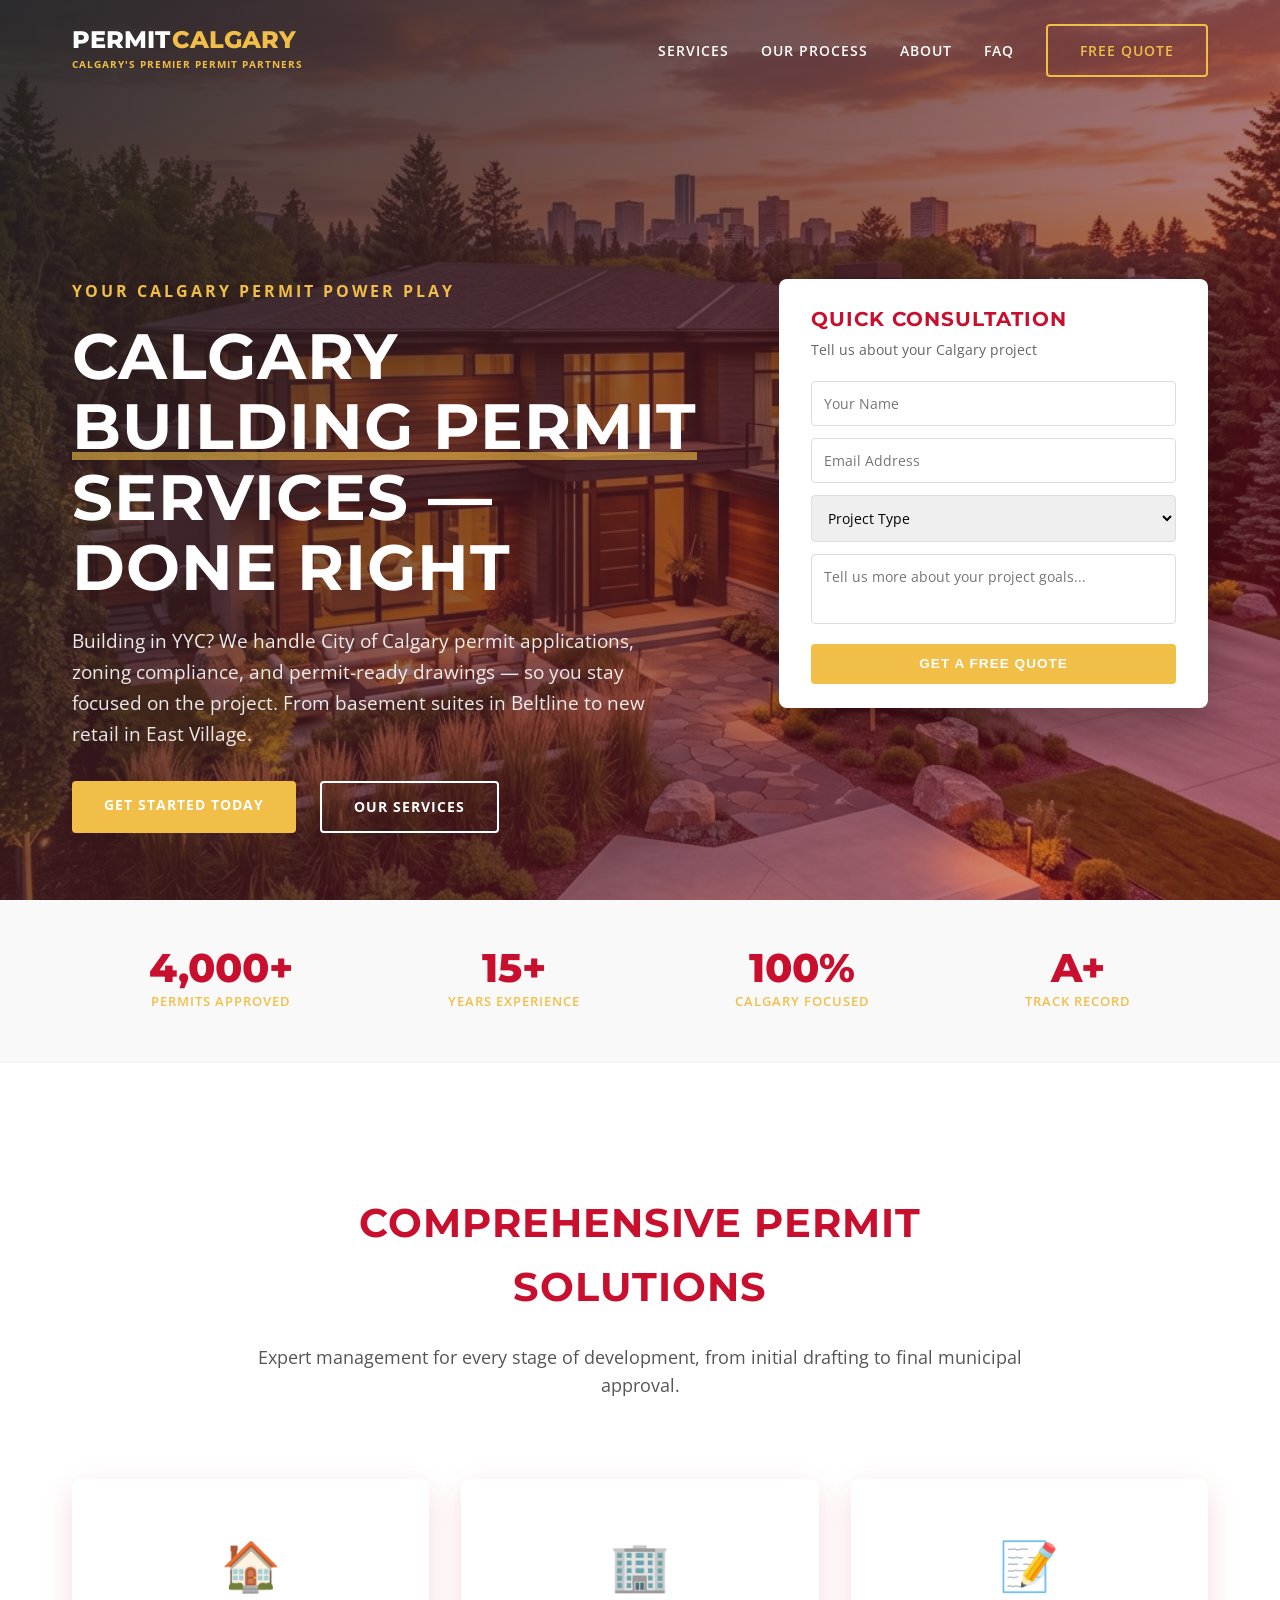
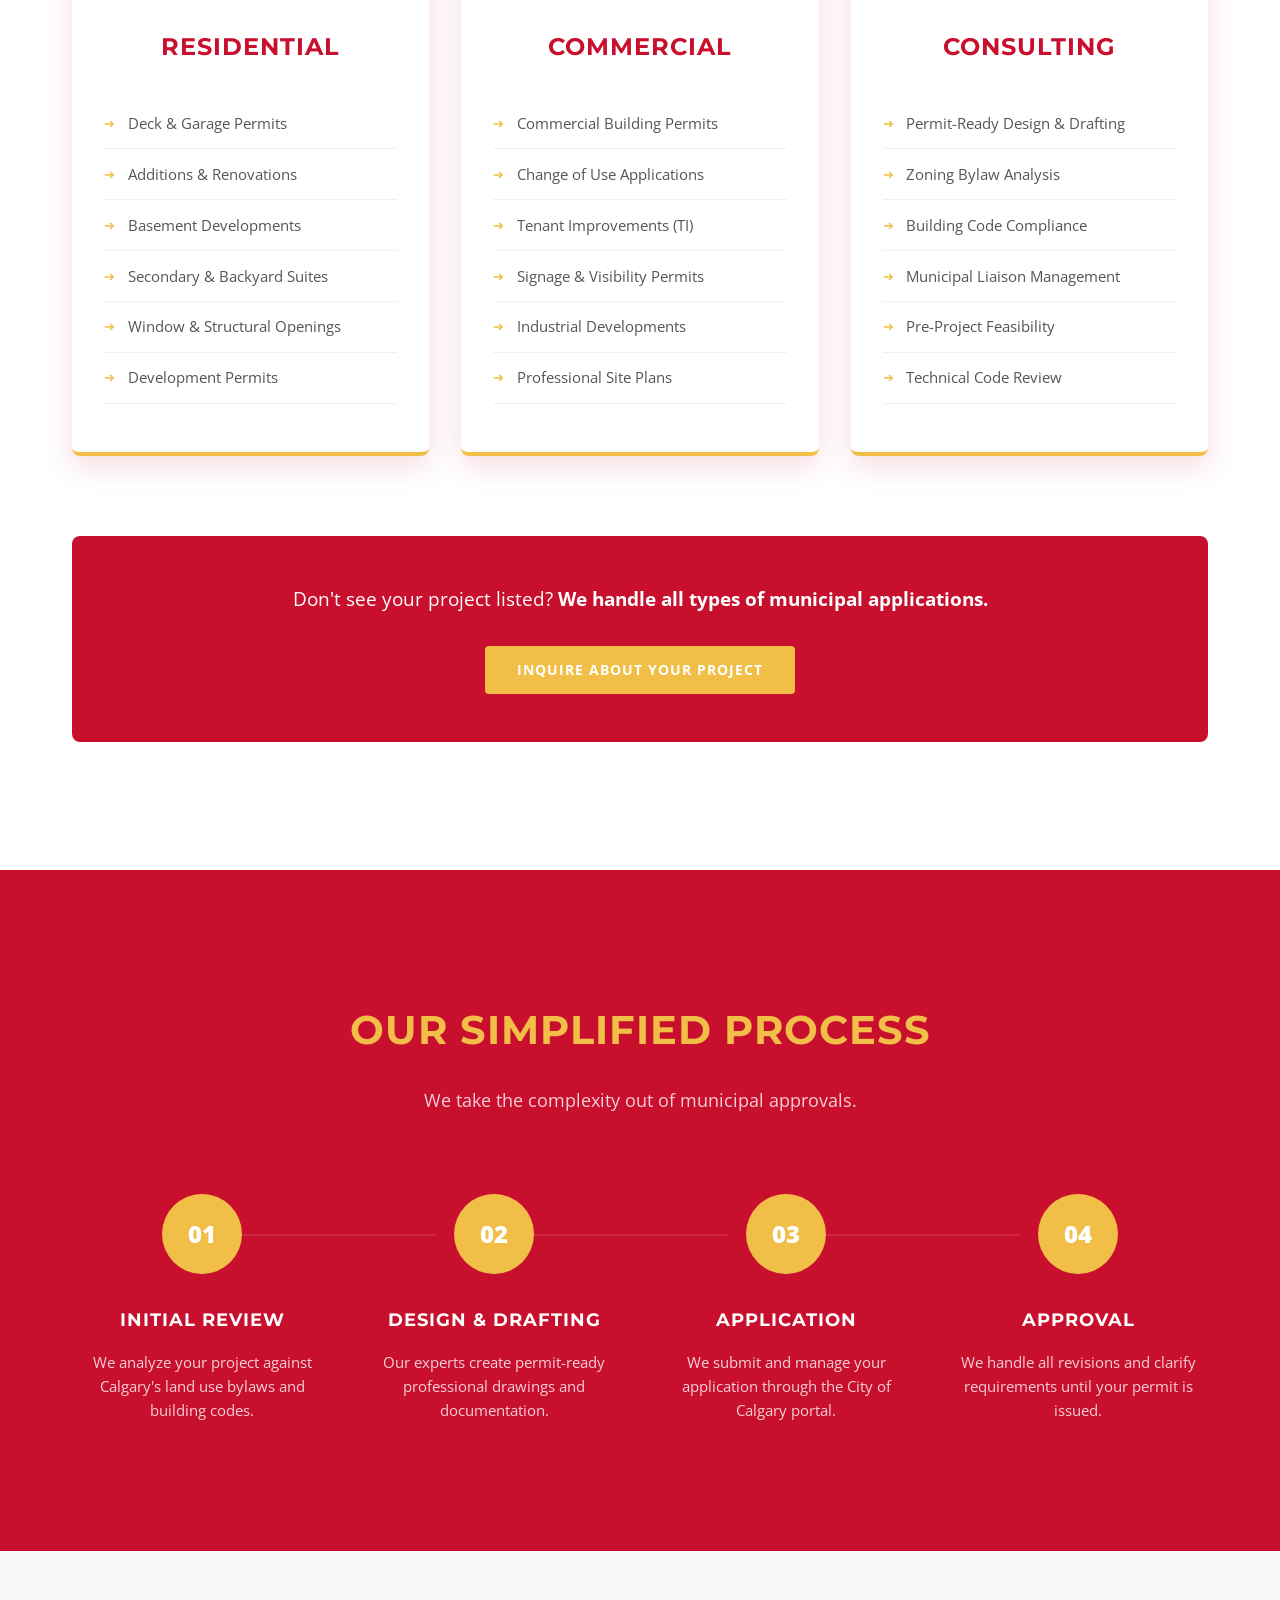
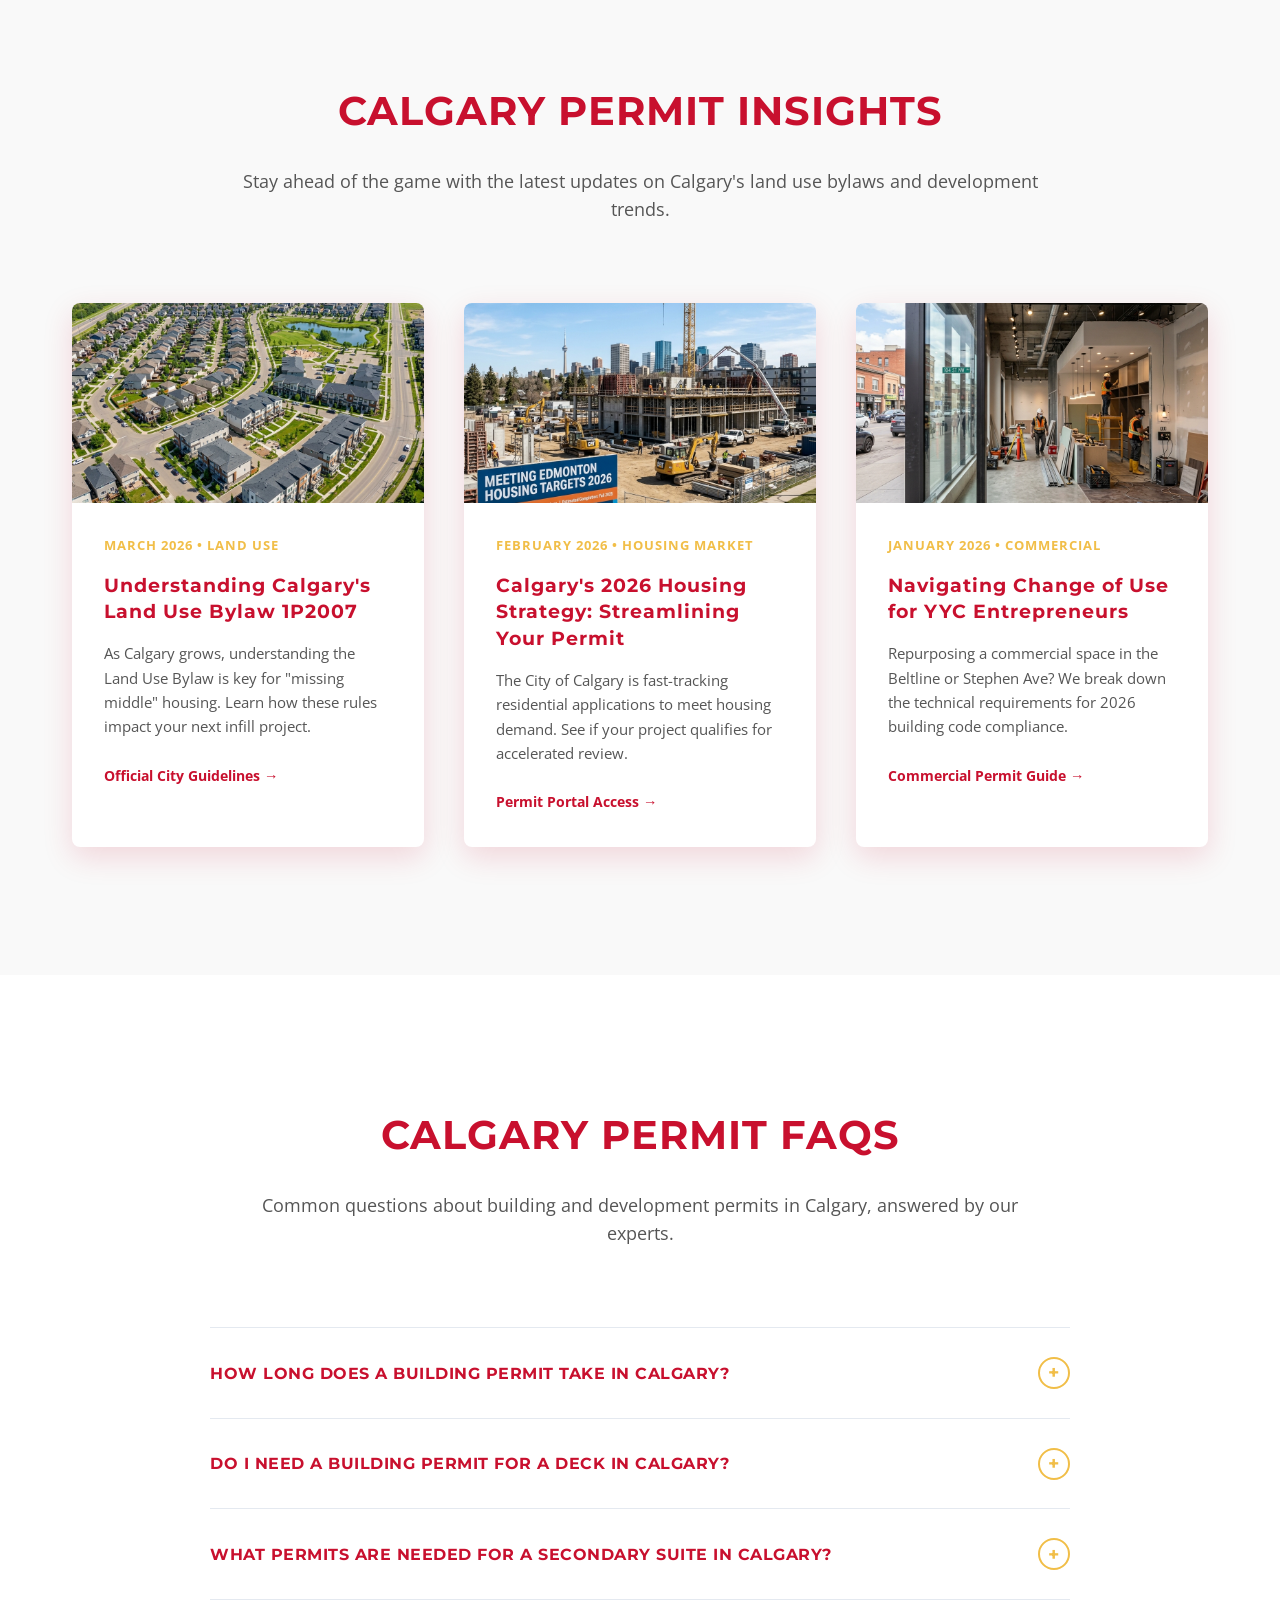
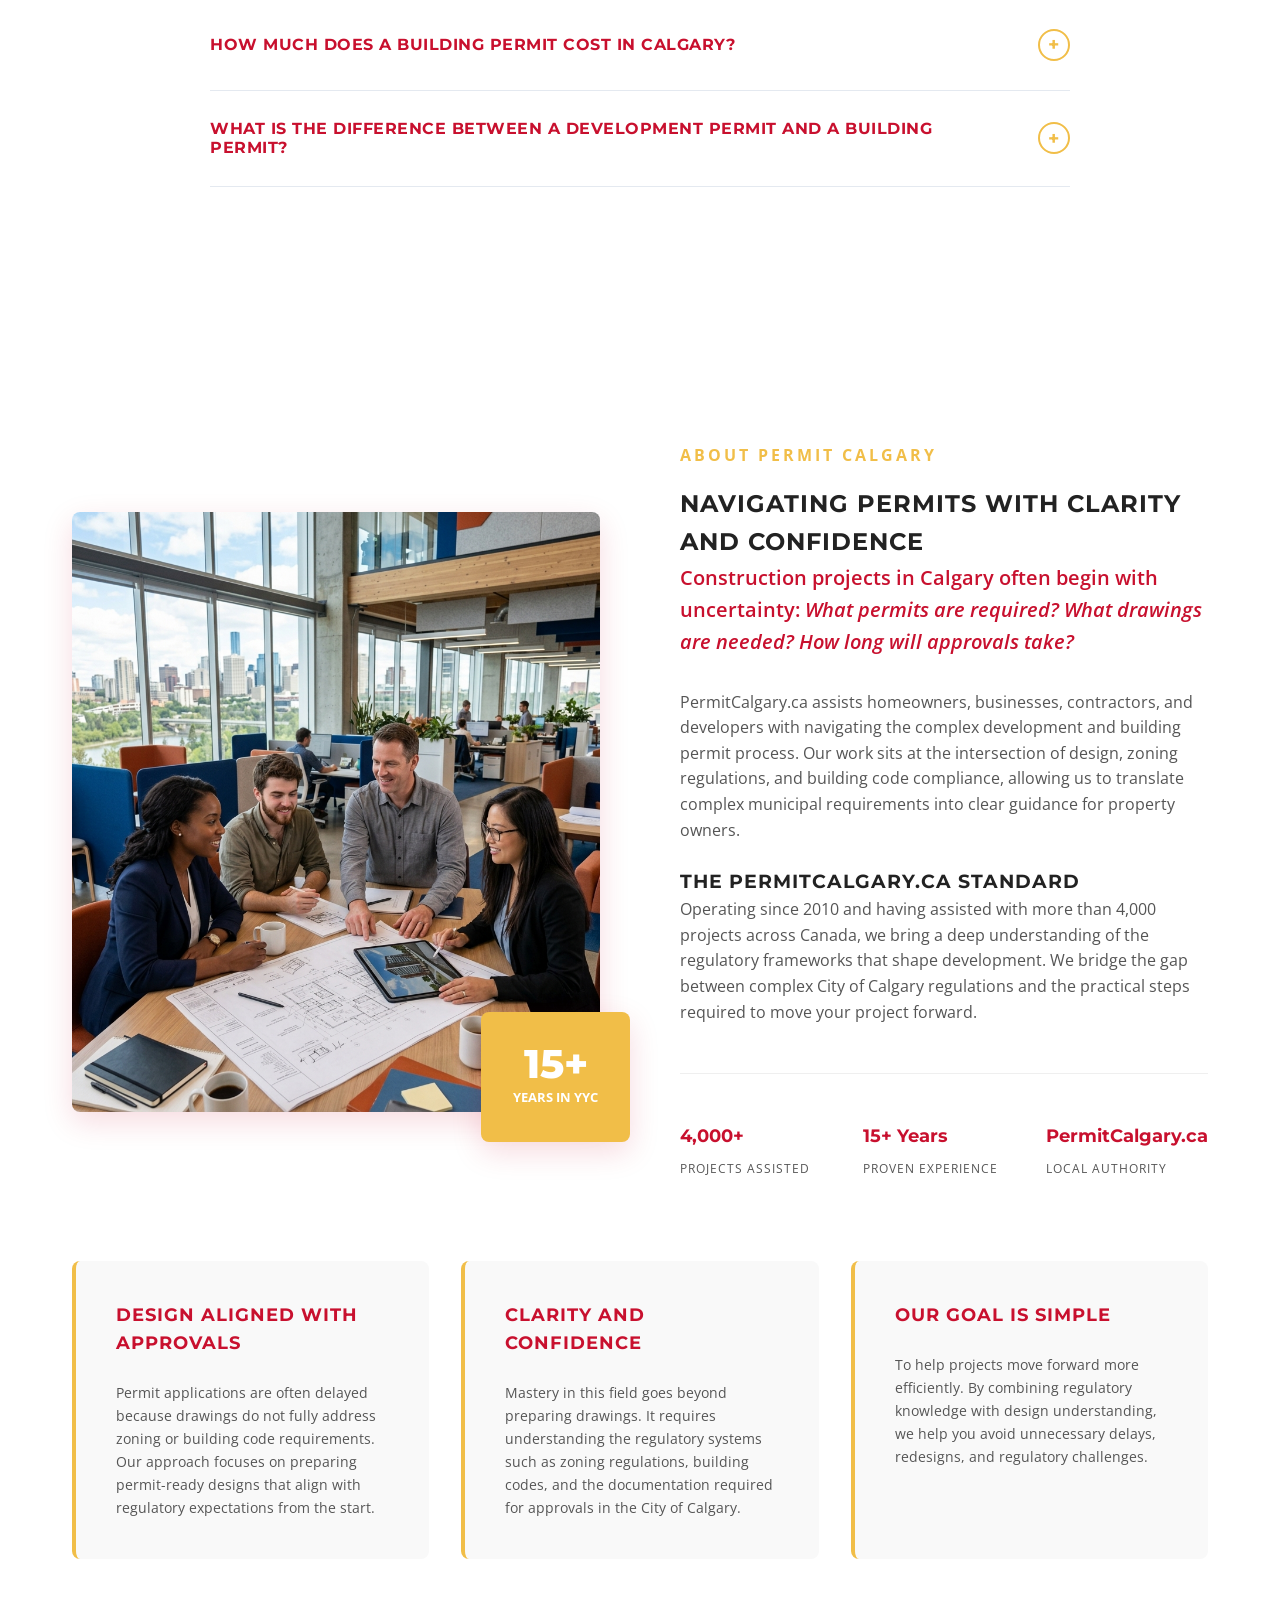
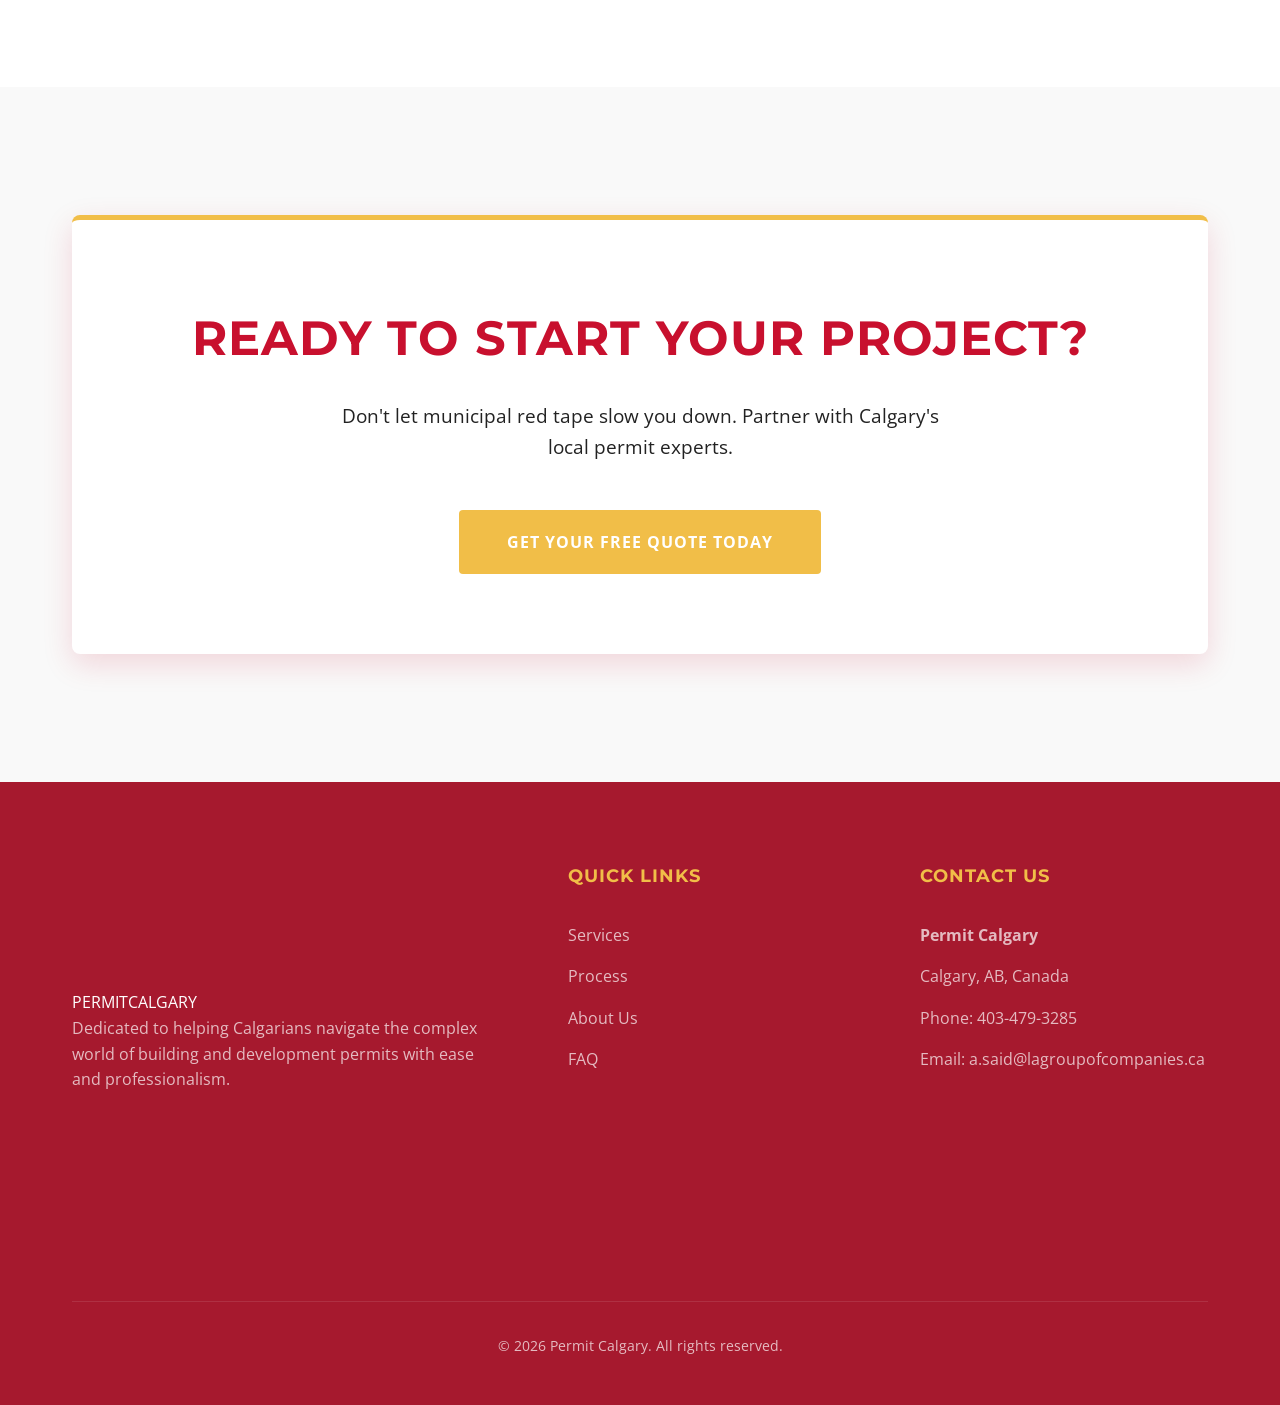
==== index.html @ 89dfe686 "Reinstate power play branding" ====
<!DOCTYPE html>
<html lang="en">
<head>
    <meta charset="UTF-8">
    <meta name="viewport" content="width=device-width, initial-scale=1.0">
    <title>Building Permit Calgary | Expert Permit Services — PermitCalgary.ca</title>
    <meta name="description" content="Calgary's trusted building permit consultants. Residential decks, secondary suites, commercial TIs & more. We handle drawings, zoning & City submission. Get a free quote today.">
    <meta name="keywords" content="building permit Calgary, development permit Calgary, permit consultant Calgary, secondary suite permit Calgary, deck permit Calgary, commercial building permit Calgary, permit Calgary">
    <meta name="robots" content="index, follow">
    <meta name="author" content="Permit Calgary">
    <link rel="canonical" href="https://permitcalgary.ca/">
    <!-- Open Graph -->
    <meta property="og:title" content="Building Permit Calgary | Expert Permit Services">
    <meta property="og:description" content="Calgary's trusted building permit consultants. We handle drawings, zoning & City submission. Free quote.">
    <meta property="og:type" content="website">
    <meta property="og:url" content="https://permitcalgary.ca/">
    <meta property="og:locale" content="en_CA">
    <!-- Twitter Card -->
    <meta name="twitter:card" content="summary">
    <meta name="twitter:title" content="Building Permit Calgary | PermitCalgary.ca">
    <meta name="twitter:description" content="Expert building & development permit services. Calgary AB. Free quote.">
    <link rel="preconnect" href="https://fonts.googleapis.com">
    <link rel="preconnect" href="https://fonts.gstatic.com" crossorigin>
    <link href="https://fonts.googleapis.com/css2?family=Montserrat:wght@400;600;700;800&family=Open+Sans:wght@400;600&display=swap" rel="stylesheet">
    <link rel="stylesheet" href="style.css">
    <!-- JSON-LD Structured Data -->
    <script type="application/ld+json">
    {
      "@context": "https://schema.org",
      "@graph": [
        {
          "@type": "LocalBusiness",
          "@id": "https://permitcalgary.ca/#business",
          "name": "Permit Calgary",
          "url": "https://permitcalgary.ca",
          "description": "Professional building and development permit services in Calgary, AB. Residential decks, secondary suites, commercial tenant improvements, and zoning consulting.",
          "telephone": "+14034793285",
          "email": "a.said@lagroupofcompanies.ca",
          "address": {
            "@type": "PostalAddress",
            "addressLocality": "Calgary",
            "addressRegion": "AB",
            "addressCountry": "CA"
          },
          "areaServed": {
            "@type": "City",
            "name": "Calgary"
          },
          "priceRange": "$$",
          "openingHours": "Mo-Fr 08:00-17:00",
          "sameAs": []
        },
        {
          "@type": "Service",
          "name": "Residential Building Permit Services Calgary",
          "provider": { "@id": "https://permitcalgary.ca/#business" },
          "areaServed": "Calgary, AB",
          "description": "Deck permits, secondary suite permits, basement development, garage suite permits, additions and renovations.",
          "serviceType": "Building Permit Consulting"
        },
        {
          "@type": "Service",
          "name": "Commercial Building Permit Services Calgary",
          "provider": { "@id": "https://permitcalgary.ca/#business" },
          "areaServed": "Calgary, AB",
          "description": "Tenant improvements, change of use permits, commercial site plans, signage permits, and industrial development.",
          "serviceType": "Building Permit Consulting"
        },
        {
          "@type": "FAQPage",
          "mainEntity": [
            {
              "@type": "Question",
              "name": "How long does a building permit take in Calgary?",
              "acceptedAnswer": {
                "@type": "Answer",
                "text": "Standard residential building permits in Calgary typically take 3 to 8 weeks from submission. Commercial and complex projects may take longer. We actively manage your file to minimize delays and respond to all city revisions promptly."
              }
            },
            {
              "@type": "Question",
              "name": "Do I need a permit to build a deck in Calgary?",
              "acceptedAnswer": {
                "@type": "Answer",
                "text": "Yes. In Calgary, a building permit is required for most decks, especially those over 0.6m (2 feet) above grade. We handle your deck permit application from drawings to City approval."
              }
            },
            {
              "@type": "Question",
              "name": "What are the requirements for a secondary suite permit in Calgary?",
              "acceptedAnswer": {
                "@type": "Answer",
                "text": "Secondary suites in Calgary must comply with the Land Use Bylaw 1P2007 and the Alberta Building Code. Requirements include a separate egress, fire separation, minimum ceiling heights, and appropriate kitchen and bathroom facilities. We handle the full permit application process."
              }
            },
            {
              "@type": "Question",
              "name": "How much does it cost to get a building permit in Calgary?",
              "acceptedAnswer": {
                "@type": "Answer",
                "text": "City of Calgary permit fees are based on project value. For example, residential fees start around $150 for minor projects and scale upward. Our consulting fees depend on project scope. Contact us for a free quote specific to your project."
              }
            },
            {
              "@type": "Question",
              "name": "Can you help with development permits in Calgary?",
              "acceptedAnswer": {
                "@type": "Answer",
                "text": "Yes. We assist with both development permits and building permits in Calgary. Development permits deal with land use and zoning compliance, while building permits address construction and safety codes. Many projects require both, and we manage the entire process."
              }
            }
          ]
        }
      ]
    }
    </script>
</head>
<body>
    <header class="header">
        <div class="container">
            <div class="logo">
                <a href="/" class="logo-link">
                    <div class="logo-main">PERMIT<span class="accent">CALGARY</span></div>
                    <div class="logo-tagline">Calgary's Premier Permit Partners</div>
                </a>
            </div>
            <nav class="nav">
                <ul>
                    <li><a href="#services">Services</a></li>
                    <li><a href="#process">Our Process</a></li>
                    <li><a href="#about">About</a></li>
                    <li><a href="#faq">FAQ</a></li>
                    <li><a href="contact.html" class="btn btn-outline">Free Quote</a></li>
                </ul>
            </nav>
            <button class="mobile-toggle" aria-label="Toggle Menu">
                <span></span>
                <span></span>
                <span></span>
            </button>
        </div>
    </header>

    <main>
        <section id="contact" class="hero">
            <div class="hero-overlay"></div>
            <div class="container hero-content">
                <div class="hero-text">
                    <span class="hero-subtitle">Your Calgary Permit Power Play</span>
                    <h1>Calgary <span class="accent-line">Building Permit</span> Services — Done Right</h1>
                    <p>Building in YYC? We handle City of Calgary permit applications, zoning compliance, and permit-ready drawings — so you stay focused on the project. From basement suites in Beltline to new retail in East Village.</p>
                    <div class="hero-actions">
                        <a href="#contact" class="btn btn-gold">Get Started Today</a>
                        <a href="#services" class="btn btn-white-outline">Our Services</a>
                    </div>
                </div>
                <div class="hero-form-container">
                    <div class="form-card">
                        <h3>Quick Consultation</h3>
                        <p>Tell us about your Calgary project</p>
                        <form
                            action="https://api.web3forms.com/submit"
                            method="POST"
                            target="_blank"
                        >
                            <input type="hidden" name="access_key" value="a9fc6f94-746c-4f35-a3da-4ad7f8e27519">
                            <input type="hidden" name="subject"    value="New Inquiry — PermitCalgary.ca">
                            <input type="text"  name="name"  placeholder="Your Name"     required>
                            <input type="email" name="email" placeholder="Email Address" required>
                            <select name="project_type" required>
                                <option value="" disabled selected>Project Type</option>
                                <option value="deck">Deck / Garage / Backyard Suite</option>
                                <option value="addition">Addition / Major Renovation</option>
                                <option value="basement">Basement / Secondary Suite</option>
                                <option value="commercial">Commercial / Change of Use</option>
                                <option value="consulting">Zoning &amp; Code Consulting</option>
                                <option value="other">Other</option>
                            </select>
                            <textarea name="message" placeholder="Tell us more about your project goals..."></textarea>
                            <button type="submit" class="btn btn-gold full-width">Get a Free Quote</button>
                        </form>
                    </div>
                </div>
            </div>
        </section>

        <section class="trust-bar">
            <div class="container">
                <div class="trust-stat">
                    <span class="stat-number">4,000+</span>
                    <span class="stat-label">Permits Approved</span>
                </div>
                <div class="trust-stat">
                    <span class="stat-number">15+</span>
                    <span class="stat-label">Years Experience</span>
                </div>
                <div class="trust-stat">
                    <span class="stat-number">100%</span>
                    <span class="stat-label">Calgary Focused</span>
                </div>
                <div class="trust-stat">
                    <span class="stat-number">A+</span>
                    <span class="stat-label">Track Record</span>
                </div>
            </div>
        </section>

        <section id="services" class="services">
            <div class="container">
                <div class="section-header">
                    <h2>Comprehensive Permit Solutions</h2>
                    <p>Expert management for every stage of development, from initial drafting to final municipal approval.</p>
                </div>
                <div class="services-grid-triple">
                    <!-- Residential Column -->
                    <div class="service-col">
                        <div class="service-icon-box">🏠</div>
                        <h3>Residential</h3>
                        <ul>
                            <li>Deck & Garage Permits</li>
                            <li>Additions & Renovations</li>
                            <li>Basement Developments</li>
                            <li>Secondary & Backyard Suites</li>
                            <li>Window & Structural Openings</li>
                            <li>Development Permits</li>
                        </ul>
                    </div>
                    <!-- Commercial Column -->
                    <div class="service-col">
                        <div class="service-icon-box">🏢</div>
                        <h3>Commercial</h3>
                        <ul>
                            <li>Commercial Building Permits</li>
                            <li>Change of Use Applications</li>
                            <li>Tenant Improvements (TI)</li>
                            <li>Signage & Visibility Permits</li>
                            <li>Industrial Developments</li>
                            <li>Professional Site Plans</li>
                        </ul>
                    </div>
                    <!-- Consulting Column -->
                    <div class="service-col">
                        <div class="service-icon-box">📝</div>
                        <h3>Consulting</h3>
                        <ul>
                            <li>Permit-Ready Design & Drafting</li>
                            <li>Zoning Bylaw Analysis</li>
                            <li>Building Code Compliance</li>
                            <li>Municipal Liaison Management</li>
                            <li>Pre-Project Feasibility</li>
                            <li>Technical Code Review</li>
                        </ul>
                    </div>
                </div>
                <div class="services-footer">
                    <p>Don't see your project listed? <strong>We handle all types of municipal applications.</strong></p>
                    <a href="#contact" class="btn btn-gold">Inquire About Your Project</a>
                </div>
            </div>
        </section>

        <section id="process" class="process">
            <div class="container">
                <div class="section-header white-text">
                    <h2>Our Simplified Process</h2>
                    <p>We take the complexity out of municipal approvals.</p>
                </div>
                <div class="process-steps">
                    <div class="step">
                        <div class="step-icon">01</div>
                        <h4>Initial Review</h4>
                        <p>We analyze your project against Calgary's land use bylaws and building codes.</p>
                    </div>
                    <div class="step">
                        <div class="step-icon">02</div>
                        <h4>Design & Drafting</h4>
                        <p>Our experts create permit-ready professional drawings and documentation.</p>
                    </div>
                    <div class="step">
                        <div class="step-icon">03</div>
                        <h4>Application</h4>
                        <p>We submit and manage your application through the City of Calgary portal.</p>
                    </div>
                    <div class="step">
                        <div class="step-icon">04</div>
                        <h4>Approval</h4>
                        <p>We handle all revisions and clarify requirements until your permit is issued.</p>
                    </div>
                </div>
            </div>
        </section>

        <section id="insights" class="insights">
            <div class="container">
                <div class="section-header">
                    <h2>Calgary Permit Insights</h2>
                    <p>Stay ahead of the game with the latest updates on Calgary's land use bylaws and development trends.</p>
                </div>
                <div class="insights-grid">
                    <!-- Blog 1 -->
                    <article class="blog-card">
                        <div class="blog-image" id="blog-img-zoning"></div>
                        <div class="blog-content">
                            <span class="blog-date">March 2026 • Land Use</span>
                            <h3>Understanding Calgary's Land Use Bylaw 1P2007</h3>
                            <p>As Calgary grows, understanding the Land Use Bylaw is key for "missing middle" housing. Learn how these rules impact your next infill project.</p>
                            <a href="https://www.calgary.ca/planning/land-use-bylaw.html" target="_blank" class="blog-link">Official City Guidelines &rarr;</a>
                        </div>
                    </article>
                    <!-- Blog 2 -->
                    <article class="blog-card">
                        <div class="blog-image" id="blog-img-housing"></div>
                        <div class="blog-content">
                            <span class="blog-date">February 2026 • Housing Market</span>
                            <h3>Calgary's 2026 Housing Strategy: Streamlining Your Permit</h3>
                            <p>The City of Calgary is fast-tracking residential applications to meet housing demand. See if your project qualifies for accelerated review.</p>
                            <a href="https://www.calgary.ca/pda/pd/permits/building-permits.html" target="_blank" class="blog-link">Permit Portal Access &rarr;</a>
                        </div>
                    </article>
                    <!-- Blog 3 -->
                    <article class="blog-card">
                        <div class="blog-image" id="blog-img-commercial"></div>
                        <div class="blog-content">
                            <span class="blog-date">January 2026 • Commercial</span>
                            <h3>Navigating Change of Use for YYC Entrepreneurs</h3>
                            <p>Repurposing a commercial space in the Beltline or Stephen Ave? We break down the technical requirements for 2026 building code compliance.</p>
                            <a href="https://www.calgary.ca/pda/pd/permits/commercial-permits.html" target="_blank" class="blog-link">Commercial Permit Guide &rarr;</a>
                        </div>
                    </article>
                </div>
            </div>
        </section>

        <!-- FAQ Section for Featured Snippets -->
        <section id="faq" class="faq">
            <div class="container">
                <div class="section-header">
                    <h2>Calgary Permit FAQs</h2>
                    <p>Common questions about building and development permits in Calgary, answered by our experts.</p>
                </div>
                <div class="faq-list">
                    <div class="faq-item">
                        <button class="faq-question" aria-expanded="false" id="faq-q1">
                            How long does a building permit take in Calgary?
                            <span class="faq-icon">+</span>
                        </button>
                        <div class="faq-answer" id="faq-a1" role="region" aria-labelledby="faq-q1">
                            <p>Standard residential building permits in Calgary typically take <strong>3 to 8 weeks</strong> from the date of a complete submission. Commercial and complex projects may take 8–16 weeks or more. We actively manage your file, respond to all city revisions, and keep you updated throughout the process.</p>
                        </div>
                    </div>
                    <div class="faq-item">
                        <button class="faq-question" aria-expanded="false" id="faq-q2">
                            Do I need a building permit for a deck in Calgary?
                            <span class="faq-icon">+</span>
                        </button>
                        <div class="faq-answer" id="faq-a2" role="region" aria-labelledby="faq-q2">
                            <p>Yes — in Calgary, a building permit is required for most decks, particularly those <strong>over 0.6m (2 feet) above grade</strong>. The permit ensures your deck meets the Alberta Building Code for structural safety. We handle everything from permit-ready drawings to City approval.</p>
                        </div>
                    </div>
                    <div class="faq-item">
                        <button class="faq-question" aria-expanded="false" id="faq-q3">
                            What permits are needed for a secondary suite in Calgary?
                            <span class="faq-icon">+</span>
                        </button>
                        <div class="faq-answer" id="faq-a3" role="region" aria-labelledby="faq-q3">
                            <p>Secondary suites in Calgary typically require both a <strong>development permit</strong> (land use) and a <strong>building permit</strong> (construction compliance). They must meet Calgary's Land Use Bylaw 1P2007 and the Alberta Building Code, including fire separation, egress windows, and minimum ceiling heights. We manage both applications from start to finish.</p>
                        </div>
                    </div>
                    <div class="faq-item">
                        <button class="faq-question" aria-expanded="false" id="faq-q4">
                            How much does a building permit cost in Calgary?
                            <span class="faq-icon">+</span>
                        </button>
                        <div class="faq-answer" id="faq-a4" role="region" aria-labelledby="faq-q4">
                            <p>City of Calgary permit fees are calculated based on <strong>project value</strong>. A simple residential project (e.g., a deck) may have fees starting around $170–$250, while larger renovations and commercial projects scale significantly higher. Our consulting fees are separate and depend on project scope — <a href="contact.html">contact us for a free quote</a>.</p>
                        </div>
                    </div>
                    <div class="faq-item">
                        <button class="faq-question" aria-expanded="false" id="faq-q5">
                            What is the difference between a development permit and a building permit?
                            <span class="faq-icon">+</span>
                        </button>
                        <div class="faq-answer" id="faq-a5" role="region" aria-labelledby="faq-q5">
                            <p>A <strong>development permit</strong> is about <em>land use</em> — it confirms your intended use complies with Calgary's Land Use Bylaw 1P2007. A <strong>building permit</strong> is about <em>construction</em> — it ensures the work meets the Alberta Building Code for health and safety. Many projects in Calgary require both, and they are applied for through the City of Calgary's permit portal. We handle both seamlessly.</p>
                        </div>
                    </div>
                </div>
            </div>
        </section>

        <section id="about" class="about">
            <div class="container">
                <div class="about-grid">
                    <div class="about-image-container">
                        <div class="about-image" id="about-img-team"></div>
                        <div class="about-experience-badge">
                            <span class="badge-number">15+</span>
                            <span class="badge-text">Years in YYC</span>
                        </div>
                    </div>
                    <div class="about-content">
                        <span class="hero-subtitle">About Permit Calgary</span>
                        <h2>Navigating Permits with Clarity and Confidence</h2>
                        <p class="lead">Construction projects in Calgary often begin with uncertainty: <em>What permits are required? What drawings are needed? How long will approvals take?</em></p>
                        <p>PermitCalgary.ca assists homeowners, businesses, contractors, and developers with navigating the complex development and building permit process. Our work sits at the intersection of design, zoning regulations, and building code compliance, allowing us to translate complex municipal requirements into clear guidance for property owners.</p>
                        
                        <h3>The PermitCalgary.ca Standard</h3>
                        <p>Operating since 2010 and having assisted with more than 4,000 projects across Canada, we bring a deep understanding of the regulatory frameworks that shape development. We bridge the gap between complex City of Calgary regulations and the practical steps required to move your project forward.</p>
                        
                        <div class="about-stats">
                            <div class="small-stat">
                                <strong>4,000+</strong>
                                <span>Projects Assisted</span>
                            </div>
                            <div class="small-stat">
                                <strong>15+ Years</strong>
                                <span>Proven Experience</span>
                            </div>
                            <div class="small-stat">
                                <strong>PermitCalgary.ca</strong>
                                <span>Local Authority</span>
                            </div>
                        </div>
                    </div>
                </div>

                <div class="approach-grid">
                    <div class="approach-card">
                        <h4>Design Aligned with Approvals</h4>
                        <p>Permit applications are often delayed because drawings do not fully address zoning or building code requirements. Our approach focuses on preparing permit-ready designs that align with regulatory expectations from the start.</p>
                    </div>
                    <div class="approach-card">
                        <h4>Clarity and Confidence</h4>
                        <p>Mastery in this field goes beyond preparing drawings. It requires understanding the regulatory systems such as zoning regulations, building codes, and the documentation required for approvals in the City of Calgary.</p>
                    </div>
                    <div class="approach-card">
                        <h4>Our Goal is Simple</h4>
                        <p>To help projects move forward more efficiently. By combining regulatory knowledge with design understanding, we help you avoid unnecessary delays, redesigns, and regulatory challenges.</p>
                    </div>
                </div>
            </div>
        </section>

        <section id="cta" class="cta">
            <div class="container">
                <div class="cta-box">
                    <h2>Ready to start your project?</h2>
                    <p>Don't let municipal red tape slow you down. Partner with Calgary's local permit experts.</p>
                    <a href="contact.html" class="btn btn-gold btn-large">Get Your Free Quote Today</a>
                </div>
            </div>
        </section>
    </main>

    <footer class="footer">
        <div class="container">
            <div class="footer-grid">
                <div class="footer-col about">
                    <div class="logo">
                        <span class="logo-text">PERMIT<span class="accent">CALGARY</span></span>
                    </div>
                    <p>Dedicated to helping Calgarians navigate the complex world of building and development permits with ease and professionalism.</p>
                </div>
                <div class="footer-col">
                    <h4>Quick Links</h4>
                    <ul>
                        <li><a href="#services">Services</a></li>
                        <li><a href="#process">Process</a></li>
                        <li><a href="#about">About Us</a></li>
                        <li><a href="#faq">FAQ</a></li>
                    </ul>
                </div>
                <div class="footer-col">
                    <h4>Contact Us</h4>
                    <address>
                        <p><strong>Permit Calgary</strong></p>
                        <p>Calgary, AB, Canada</p>
                        <p>Phone: <a href="tel:+14034793285">403-479-3285</a></p>
                        <p>Email: <a href="mailto:a.said@lagroupofcompanies.ca">a.said@lagroupofcompanies.ca</a></p>
                    </address>
                </div>
            </div>
            <div class="footer-bottom">
                <p>&copy; 2026 Permit Calgary. All rights reserved.</p>
            </div>
        </div>
    </footer>

    <script src="main.js"></script>
</body>
</html>
---- style.css ----
:root {
    --primary: #C8102E; /* Flames Red */
    --primary-dark: #A6192E;
    --gold: #F1BE48; /* Flames Yellow */
    --gold-light: #FFD575;
    --white: #FFFFFF;
    --off-white: #F9F9F9;
    --text-dark: #222222;
    --text-light: #555555;
    --transition: all 0.3s cubic-bezier(0.25, 0.46, 0.45, 0.94);
    --shadow: 0 10px 30px rgba(200, 16, 46, 0.15);
}

* {
    margin: 0;
    padding: 0;
    box-sizing: border-box;
}

body {
    font-family: 'Open Sans', sans-serif;
    color: var(--text-dark);
    line-height: 1.6;
    background-color: var(--white);
    overflow-x: hidden;
}

h1, h2, h3, h4 {
    font-family: 'Montserrat', sans-serif;
    text-transform: uppercase;
    letter-spacing: 1px;
    font-weight: 700;
}

.container {
    max-width: 1200px;
    margin: 0 auto;
    padding: 0 2rem;
}

/* Header */
.header {
    background: transparent;
    position: fixed;
    top: 0;
    width: 100%;
    z-index: 1000;
    padding: 1.5rem 0;
    transition: var(--transition);
}

.header.scrolled {
    background: var(--primary);
    padding: 1rem 0;
    box-shadow: var(--shadow);
}

.header .container {
    display: flex;
    justify-content: space-between;
    align-items: center;
}

.logo-link {
    text-decoration: none;
    display: flex;
    flex-direction: column;
}

.logo-main {
    font-family: 'Montserrat', sans-serif;
    font-weight: 800;
    font-size: 1.5rem;
    color: var(--white);
    line-height: 1;
}

.logo-main .accent {
    color: var(--gold);
    margin-left: 2px;
}

.logo-tagline {
    font-size: 0.65rem;
    color: var(--gold);
    text-transform: uppercase;
    letter-spacing: 1px;
    font-weight: 700;
    margin-top: 4px;
}

.nav ul {
    display: flex;
    list-style: none;
    align-items: center;
    gap: 2rem;
}

.nav a {
    text-decoration: none;
    color: var(--white);
    font-weight: 600;
    font-size: 0.9rem;
    text-transform: uppercase;
    letter-spacing: 1px;
    transition: var(--transition);
}

.nav a:hover {
    color: var(--gold);
}

.btn {
    display: inline-block;
    padding: 0.8rem 2rem;
    border-radius: 4px;
    text-decoration: none;
    font-weight: 700;
    text-transform: uppercase;
    font-size: 0.85rem;
    letter-spacing: 1px;
    transition: var(--transition);
    cursor: pointer;
    border: none;
}

.btn-gold {
    background-color: var(--gold);
    color: var(--white);
}

.btn-gold:hover {
    background-color: var(--gold-light);
    transform: translateY(-2px);
    box-shadow: 0 5px 15px rgba(155, 119, 50, 0.3);
}

.btn-outline {
    border: 2px solid var(--gold);
    color: var(--gold) !important;
}

.btn-outline:hover {
    background: var(--gold);
    color: var(--white) !important;
}

.btn-white-outline {
    border: 2px solid var(--white);
    color: var(--white);
}

.btn-white-outline:hover {
    background: var(--white);
    color: var(--primary);
}

.btn-large {
    padding: 1.2rem 3rem;
    font-size: 1rem;
}

.btn-text {
    color: var(--gold);
    text-decoration: none;
    font-weight: 700;
    text-transform: uppercase;
    display: inline-block;
    margin-top: 1rem;
    font-size: 0.9rem;
}

.btn-text:hover {
    color: var(--gold-light);
    letter-spacing: 1.5px;
}

/* Hero */
.hero {
    height: 100vh;
    background-image: url('hero-bg.png'); /* Updated to png */
    background-size: cover;
    background-position: center;
    position: relative;
    display: flex;
    align-items: center;
    padding-top: 180px; /* Further increased offset to push everything down */
    color: var(--white);
}

.hero-overlay {
    position: absolute;
    top: 0; left: 0; width: 100%; height: 100%;
    background: linear-gradient(135deg, rgba(34, 34, 34, 0.9) 0%, rgba(200, 16, 46, 0.4) 100%);
}

.hero-content {
    position: relative;
    z-index: 10;
    display: grid;
    grid-template-columns: 1.2fr 0.8fr;
    gap: 4rem;
    align-items: flex-start; /* Changed from center to push down and align to top */
    padding-bottom: 2rem;
}

.hero-text {
    margin-top: 4rem; /* Specific push down for the headline */
}

.hero-subtitle {
    color: var(--gold);
    text-transform: uppercase;
    font-weight: 700;
    letter-spacing: 3px;
    display: block;
    margin-bottom: 1rem;
}

.hero h1 {
    font-size: 4rem;
    line-height: 1.1;
    margin-bottom: 1.5rem;
}

.accent-line {
    position: relative;
    white-space: nowrap;
}

.accent-line::after {
    content: '';
    position: absolute;
    bottom: 5px;
    left: 0;
    width: 100%;
    height: 8px;
    background: var(--gold);
    z-index: -1;
    opacity: 0.6;
}

.hero p {
    font-size: 1.2rem;
    margin-bottom: 2rem;
    opacity: 0.9;
    max-width: 600px;
}

.hero-actions {
    display: flex;
    gap: 1.5rem;
}

.hero-form-container {
    margin-top: 4rem; /* Specific push down for the form */
}

/* Form Card */
.form-card {
    background: var(--white);
    padding: 1.5rem 2rem; /* Reduced padding */
    border-radius: 8px;
    box-shadow: 0 15px 50px rgba(0,0,0,0.3);
    color: var(--text-dark);
}

.form-card h3 {
    font-size: 1.25rem; /* Smaller heading */
    margin-bottom: 0.25rem;
    color: var(--primary);
}

.form-card p {
    margin-bottom: 1.25rem; /* Reduced spacing */
    color: var(--text-light);
    font-size: 0.85rem; /* Smaller text */
}

.form-card input, .form-card select, .form-card textarea {
    width: 100%;
    padding: 0.75rem; /* Reduced padding */
    margin-bottom: 0.75rem; /* Reduced spacing */
    border: 1px solid #ddd;
    border-radius: 4px;
    font-family: inherit;
    font-size: 0.9rem; /* Smaller font */
}

.form-card textarea {
    height: 70px; /* Reduced height */
    resize: none;
}

.full-width {
    width: 100%;
}

/* Trust Bar */
.trust-bar {
    background: var(--off-white);
    padding: 3rem 0;
    border-bottom: 1px solid #eee;
}

.trust-bar .container {
    display: flex;
    justify-content: space-around;
    text-align: center;
}

.stat-number {
    display: block;
    font-family: 'Montserrat', sans-serif;
    font-weight: 800;
    font-size: 2.5rem;
    color: var(--primary);
    line-height: 1;
}

.stat-label {
    text-transform: uppercase;
    font-weight: 600;
    font-size: 0.8rem;
    color: var(--gold);
    letter-spacing: 1px;
}

/* Services */
.services {
    padding: 8rem 0;
}

.section-header {
    text-align: center;
    max-width: 800px;
    margin: 0 auto 5rem;
}

.section-header h2 {
    font-size: 2.5rem;
    color: var(--primary);
    margin-bottom: 1.5rem;
}

.section-header p {
    font-size: 1.1rem;
    color: var(--text-light);
}

.services-grid-triple {
    display: grid;
    grid-template-columns: repeat(3, 1fr);
    gap: 2rem;
}

.service-col {
    background: var(--white);
    padding: 3rem 2rem;
    border-radius: 8px;
    box-shadow: var(--shadow);
    text-align: center;
    transition: var(--transition);
    border-bottom: 4px solid var(--gold);
}

.service-col:hover {
    transform: translateY(-10px);
}

.service-icon-box {
    font-size: 3rem;
    margin-bottom: 1.5rem;
    display: inline-block;
}

.service-col h3 {
    color: var(--primary);
    margin-bottom: 2rem;
    font-size: 1.5rem;
}

.service-col ul {
    list-style: none;
    text-align: left;
}

.service-col li {
    padding: 0.8rem 0;
    border-bottom: 1px solid #efefef;
    color: var(--text-light);
    font-size: 0.95rem;
    display: flex;
    align-items: center;
}

.service-col li::before {
    content: '➔';
    color: var(--gold);
    margin-right: 0.8rem;
    font-size: 0.8rem;
}

.services-footer {
    margin-top: 5rem;
    text-align: center;
    padding: 3rem;
    background: var(--primary);
    color: var(--white);
    border-radius: 8px;
}

.services-footer p {
    font-size: 1.2rem;
    margin-bottom: 2rem;
}

@media (max-width: 992px) {
    .services-grid-triple {
        grid-template-columns: 1fr;
    }
}


/* Process */
.process {
    background-color: var(--primary);
    padding: 8rem 0;
    color: var(--white);
}

.white-text h2 { color: var(--gold); }
.white-text p { color: rgba(255,255,255,0.8); }

.process-steps {
    display: grid;
    grid-template-columns: repeat(4, 1fr);
    gap: 2rem;
}

.step {
    text-align: center;
    position: relative;
}

.step-icon {
    width: 80px;
    height: 80px;
    background: var(--gold);
    color: var(--white);
    display: flex;
    align-items: center;
    justify-content: center;
    margin: 0 auto 2rem;
    border-radius: 50%;
    font-size: 1.5rem;
    font-weight: 800;
    position: relative;
    z-index: 1;
}

.step:not(:last-child)::after {
    content: '';
    position: absolute;
    top: 40px;
    left: 60%;
    width: 80%;
    height: 2px;
    background: rgba(255,255,255,0.1);
}

.step h4 {
    margin-bottom: 1rem;
    font-size: 1.1rem;
}

.step p {
    font-size: 0.95rem;
    opacity: 0.8;
}

/* Insights / Blog */
.insights {
    padding: 8rem 0;
    background: var(--off-white);
}

.insights-grid {
    display: grid;
    grid-template-columns: repeat(3, 1fr);
    gap: 2.5rem;
}

.blog-card {
    background: var(--white);
    border-radius: 8px;
    overflow: hidden;
    box-shadow: var(--shadow);
    transition: var(--transition);
}

.blog-card:hover {
    transform: translateY(-5px);
}

.blog-image {
    height: 200px;
    background-size: cover;
    background-position: center;
}

#blog-img-zoning { background-image: url('blog-zoning.png'); }
#blog-img-housing { background-image: url('blog-housing.png'); }
#blog-img-commercial { background-image: url('blog-commercial.png'); }

.blog-content {
    padding: 2rem;
}

.blog-date {
    font-size: 0.8rem;
    color: var(--gold);
    text-transform: uppercase;
    font-weight: 700;
    letter-spacing: 1px;
    display: block;
    margin-bottom: 1rem;
}

.blog-content h3 {
    font-size: 1.2rem;
    margin-bottom: 1rem;
    color: var(--primary);
    line-height: 1.4;
    text-transform: none; /* Keep blog titles readable */
}

.blog-content p {
    font-size: 0.95rem;
    color: var(--text-light);
    margin-bottom: 1.5rem;
}

.blog-link {
    font-weight: 700;
    text-decoration: none;
    color: var(--primary);
    font-size: 0.9rem;
    transition: var(--transition);
}

.blog-link:hover {
    color: var(--gold);
    padding-left: 5px;
}

@media (max-width: 992px) {
    .insights-grid {
        grid-template-columns: 1fr;
    }
}

/* CTA */
.cta {
    padding: 8rem 0;
    background: var(--off-white);
}

.cta-box {
    background: var(--white);
    padding: 5rem;
    border-radius: 8px;
    text-align: center;
    box-shadow: var(--shadow);
    border-top: 5px solid var(--gold);
}

.cta-box h2 {
    font-size: 3rem;
    color: var(--primary);
    margin-bottom: 1.5rem;
}

.cta-box p {
    font-size: 1.2rem;
    margin-bottom: 3rem;
    max-width: 600px;
    margin-left: auto;
    margin-right: auto;
}

/* Footer */
.footer {
    background: var(--primary-dark);
    color: var(--white);
    padding: 5rem 0 2rem;
}

.footer-grid {
    display: grid;
    grid-template-columns: 1.5fr 1fr 1fr;
    gap: 4rem;
    margin-bottom: 4rem;
}

.footer h4 {
    color: var(--gold);
    margin-bottom: 2rem;
    font-size: 1.1rem;
}

.footer ul {
    list-style: none;
}

.footer li {
    margin-bottom: 1rem;
}

.footer a {
    color: rgba(255,255,255,0.7);
    text-decoration: none;
    transition: var(--transition);
}

.footer a:hover {
    color: var(--gold);
}

.footer p {
    color: rgba(255,255,255,0.7);
    margin-bottom: 1rem;
}

.footer-bottom {
    border-top: 1px solid rgba(255,255,255,0.1);
    padding-top: 2rem;
    text-align: center;
    font-size: 0.9rem;
    color: rgba(255,255,255,0.5);
}

/* About Section */
.about {
    padding: 8rem 0;
    overflow: hidden;
}

.about-grid {
    display: grid;
    grid-template-columns: 1fr 1fr;
    gap: 5rem;
    align-items: center;
}

.about-image-container {
    position: relative;
}

.about-image {
    height: 600px;
    background-size: cover;
    background-position: center;
    border-radius: 8px;
    box-shadow: var(--shadow);
}

#about-img-team { background-image: url('about-team.png'); }

.about-experience-badge {
    position: absolute;
    bottom: -30px;
    right: -30px;
    background: var(--gold);
    color: var(--white);
    padding: 2rem;
    border-radius: 8px;
    text-align: center;
    box-shadow: var(--shadow);
    z-index: 10;
}

.badge-number {
    display: block;
    font-size: 2.5rem;
    font-weight: 800;
    font-family: 'Montserrat', sans-serif;
    line-height: 1;
}

.badge-text {
    font-size: 0.8rem;
    text-transform: uppercase;
    font-weight: 700;
}

.about-content .lead {
    font-size: 1.25rem;
    color: var(--primary);
    margin-bottom: 2rem;
    font-weight: 600;
}

.about-content p {
    margin-bottom: 1.5rem;
    color: var(--text-light);
}

.about-stats {
    display: grid;
    grid-template-columns: repeat(3, 1fr);
    gap: 1.5rem;
    margin-top: 3rem;
    padding-top: 3rem;
    border-top: 1px solid #efefef;
}

.small-stat strong {
    display: block;
    font-size: 1.1rem;
    color: var(--primary);
    margin-bottom: 0.3rem;
    font-family: 'Montserrat', sans-serif;
}

.small-stat span {
    font-size: 0.75rem;
    text-transform: uppercase;
    color: var(--text-light);
    letter-spacing: 1px;
}

@media (max-width: 992px) {
    .about-grid {
        grid-template-columns: 1fr;
        gap: 4rem;
    }
    .about-image { height: 400px; }
    .about-experience-badge { bottom: 20px; right: 20px; padding: 1rem; }
}

.approach-grid {
    display: grid;
    grid-template-columns: repeat(3, 1fr);
    gap: 2rem;
    margin-top: 5rem;
}

.approach-card {
    background: var(--off-white);
    padding: 2.5rem;
    border-radius: 8px;
    border-left: 4px solid var(--gold);
    transition: var(--transition);
}

.approach-card:hover {
    background: var(--white);
    box-shadow: var(--shadow);
    transform: translateY(-5px);
}

.approach-card h4 {
    color: var(--primary);
    margin-bottom: 1.5rem;
    font-size: 1.1rem;
}

.approach-card p {
    font-size: 0.9rem;
    line-height: 1.6;
    color: var(--text-light);
}

@media (max-width: 992px) {
    .approach-grid {
        grid-template-columns: 1fr;
    }
}

/* Mobile Toggle */
.mobile-toggle {
    display: none;
    flex-direction: column;
    gap: 6px;
    background: transparent;
    border: none;
    cursor: pointer;
    z-index: 1001;
}

.mobile-toggle span {
    width: 30px;
    height: 3px;
    background-color: var(--white);
    transition: var(--transition);
}

.mobile-toggle.active span:nth-child(1) {
    transform: translateY(9px) rotate(45deg);
}

.mobile-toggle.active span:nth-child(2) {
    opacity: 0;
}

.mobile-toggle.active span:nth-child(3) {
    transform: translateY(-9px) rotate(-45deg);
}

.no-scroll {
    overflow: hidden;
}

/* Mobile Responsiveness */
@media (max-width: 992px) {
    .header { padding: 1rem 0; background: var(--primary); }
    .hero-content {
        grid-template-columns: 1fr;
        text-align: center;
        padding-top: 8rem; /* Increased from 5rem to avoid header overlap */
    }
    .hero h1 { font-size: 3rem; }
    .hero-text p { margin: 0 auto 2rem; }
    .hero-actions { justify-content: center; }
    .trust-bar .container { flex-direction: column; gap: 2rem; }
    .footer-grid { grid-template-columns: 1fr; text-align: center; }
}

@media (max-width: 768px) {
    .mobile-toggle { display: flex; }
    
    .nav {
        position: fixed;
        top: 0;
        right: -100%;
        width: 80%;
        height: 100vh;
        background: var(--primary-dark);
        display: flex;
        flex-direction: column;
        justify-content: center;
        align-items: center;
        transition: var(--transition);
        z-index: 1000;
        box-shadow: -10px 0 30px rgba(0,0,0,0.5);
    }

    .nav.active {
        right: 0;
    }

    .nav ul {
        flex-direction: column;
        gap: 3rem;
    }

    .nav a {
        font-size: 1.2rem;
    }

    .services-grid { grid-template-columns: 1fr; }
    .process-steps { grid-template-columns: 1fr; }
    .step::after { display: none; }
    .hero h1 { font-size: 2.2rem; }
    .hero-actions { flex-direction: column; }
}

/* ===== FAQ Section ===== */
.faq {
    padding: 8rem 0;
    background: var(--white);
}

.faq-list {
    max-width: 860px;
    margin: 0 auto;
    display: flex;
    flex-direction: column;
    gap: 0;
}

.faq-item {
    border-bottom: 1px solid #e4e9f0;
}

.faq-item:first-child {
    border-top: 1px solid #e4e9f0;
}

.faq-question {
    width: 100%;
    background: transparent;
    border: none;
    padding: 1.8rem 0;
    display: flex;
    justify-content: space-between;
    align-items: center;
    gap: 1.5rem;
    cursor: pointer;
    font-family: 'Montserrat', sans-serif;
    font-weight: 700;
    font-size: 1rem;
    color: var(--primary);
    text-align: left;
    text-transform: uppercase;
    letter-spacing: 0.5px;
    transition: var(--transition);
}

.faq-question:hover {
    color: var(--gold);
}

.faq-question[aria-expanded="true"] {
    color: var(--gold);
}

.faq-icon {
    flex-shrink: 0;
    width: 32px;
    height: 32px;
    border: 2px solid var(--gold);
    border-radius: 50%;
    display: flex;
    align-items: center;
    justify-content: center;
    font-size: 1.2rem;
    color: var(--gold);
    font-weight: 700;
    transition: var(--transition);
    line-height: 1;
}

.faq-question[aria-expanded="true"] .faq-icon {
    background: var(--gold);
    color: var(--white);
    transform: rotate(45deg);
}

.faq-answer {
    display: none;
    padding: 0 0 1.8rem;
    color: var(--text-light);
    font-size: 1rem;
    line-height: 1.8;
    max-width: 740px;
}

.faq-answer.open {
    display: block;
    animation: fadeInDown 0.3s ease;
}

.faq-answer p {
    margin: 0;
}

.faq-answer a {
    color: var(--gold);
    font-weight: 600;
}

@keyframes fadeInDown {
    from { opacity: 0; transform: translateY(-8px); }
    to   { opacity: 1; transform: translateY(0); }
}

/* Footer address reset */
address {
    font-style: normal;
}
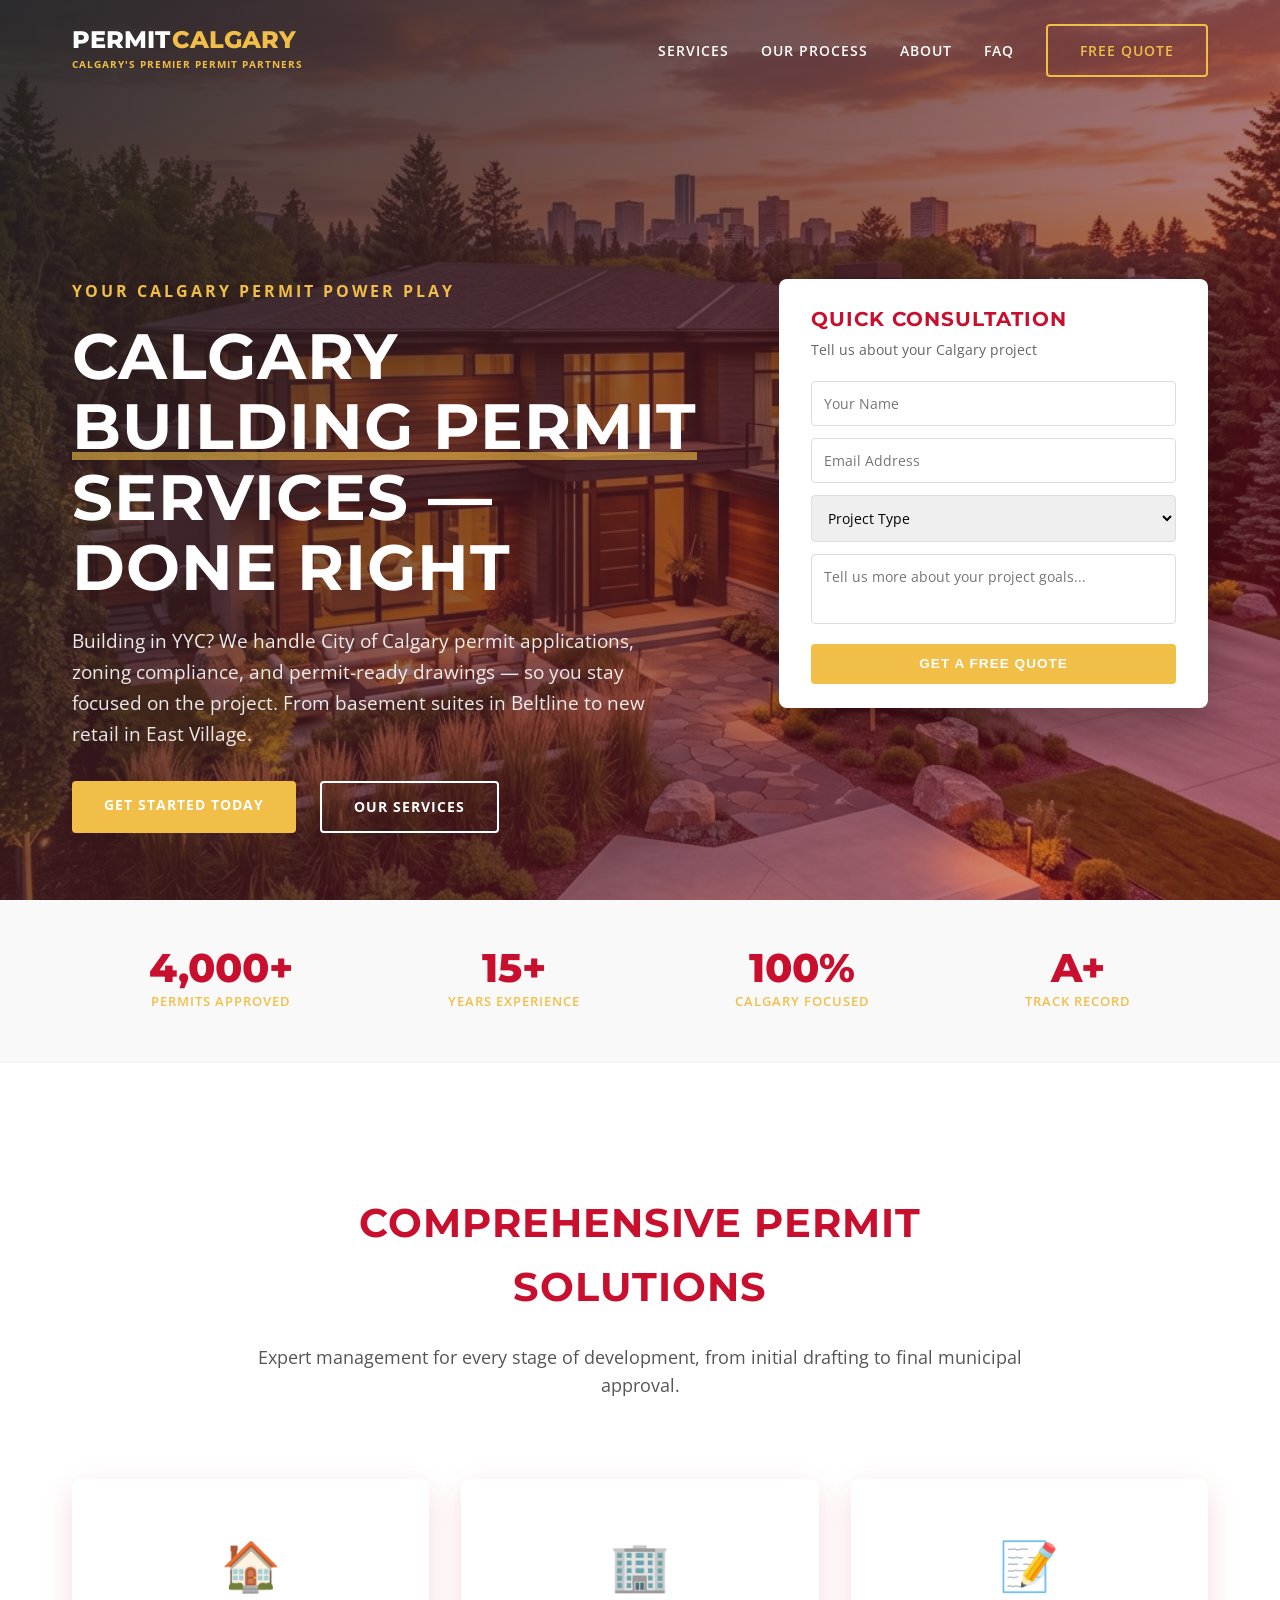
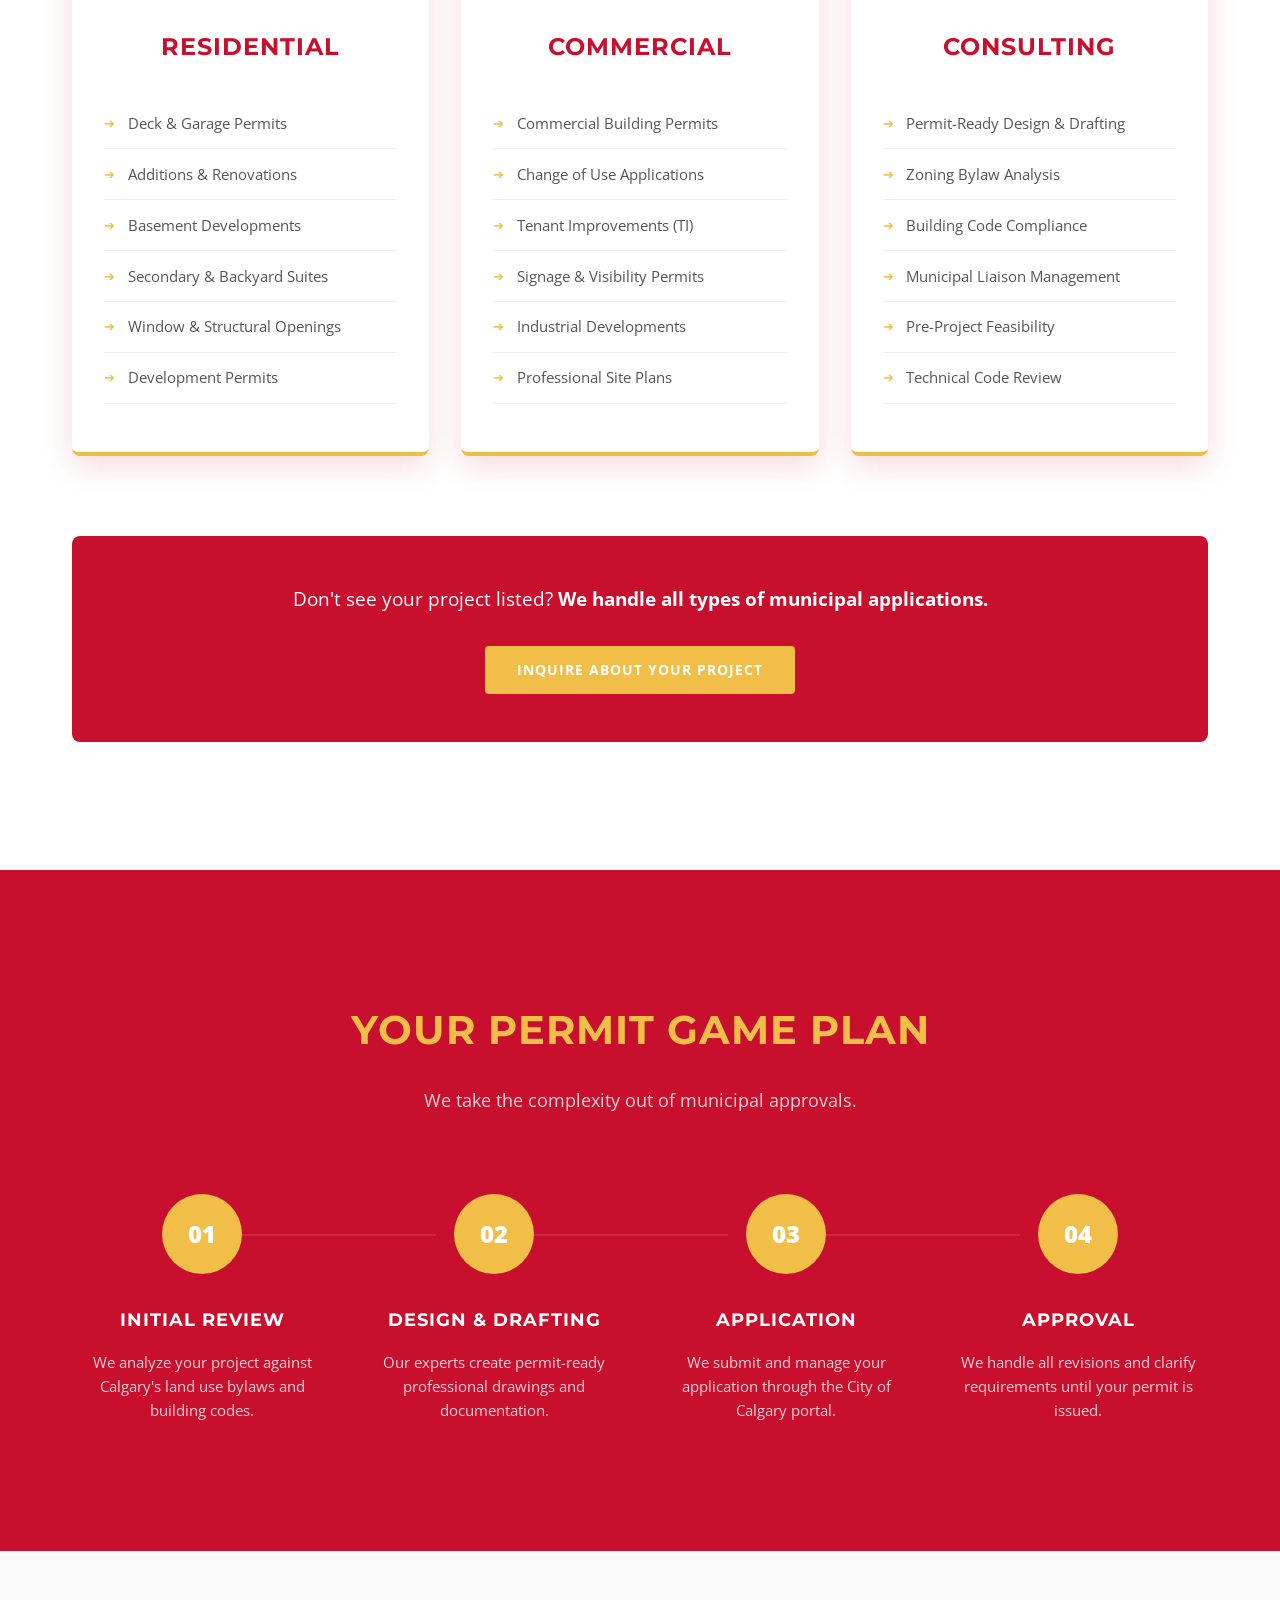
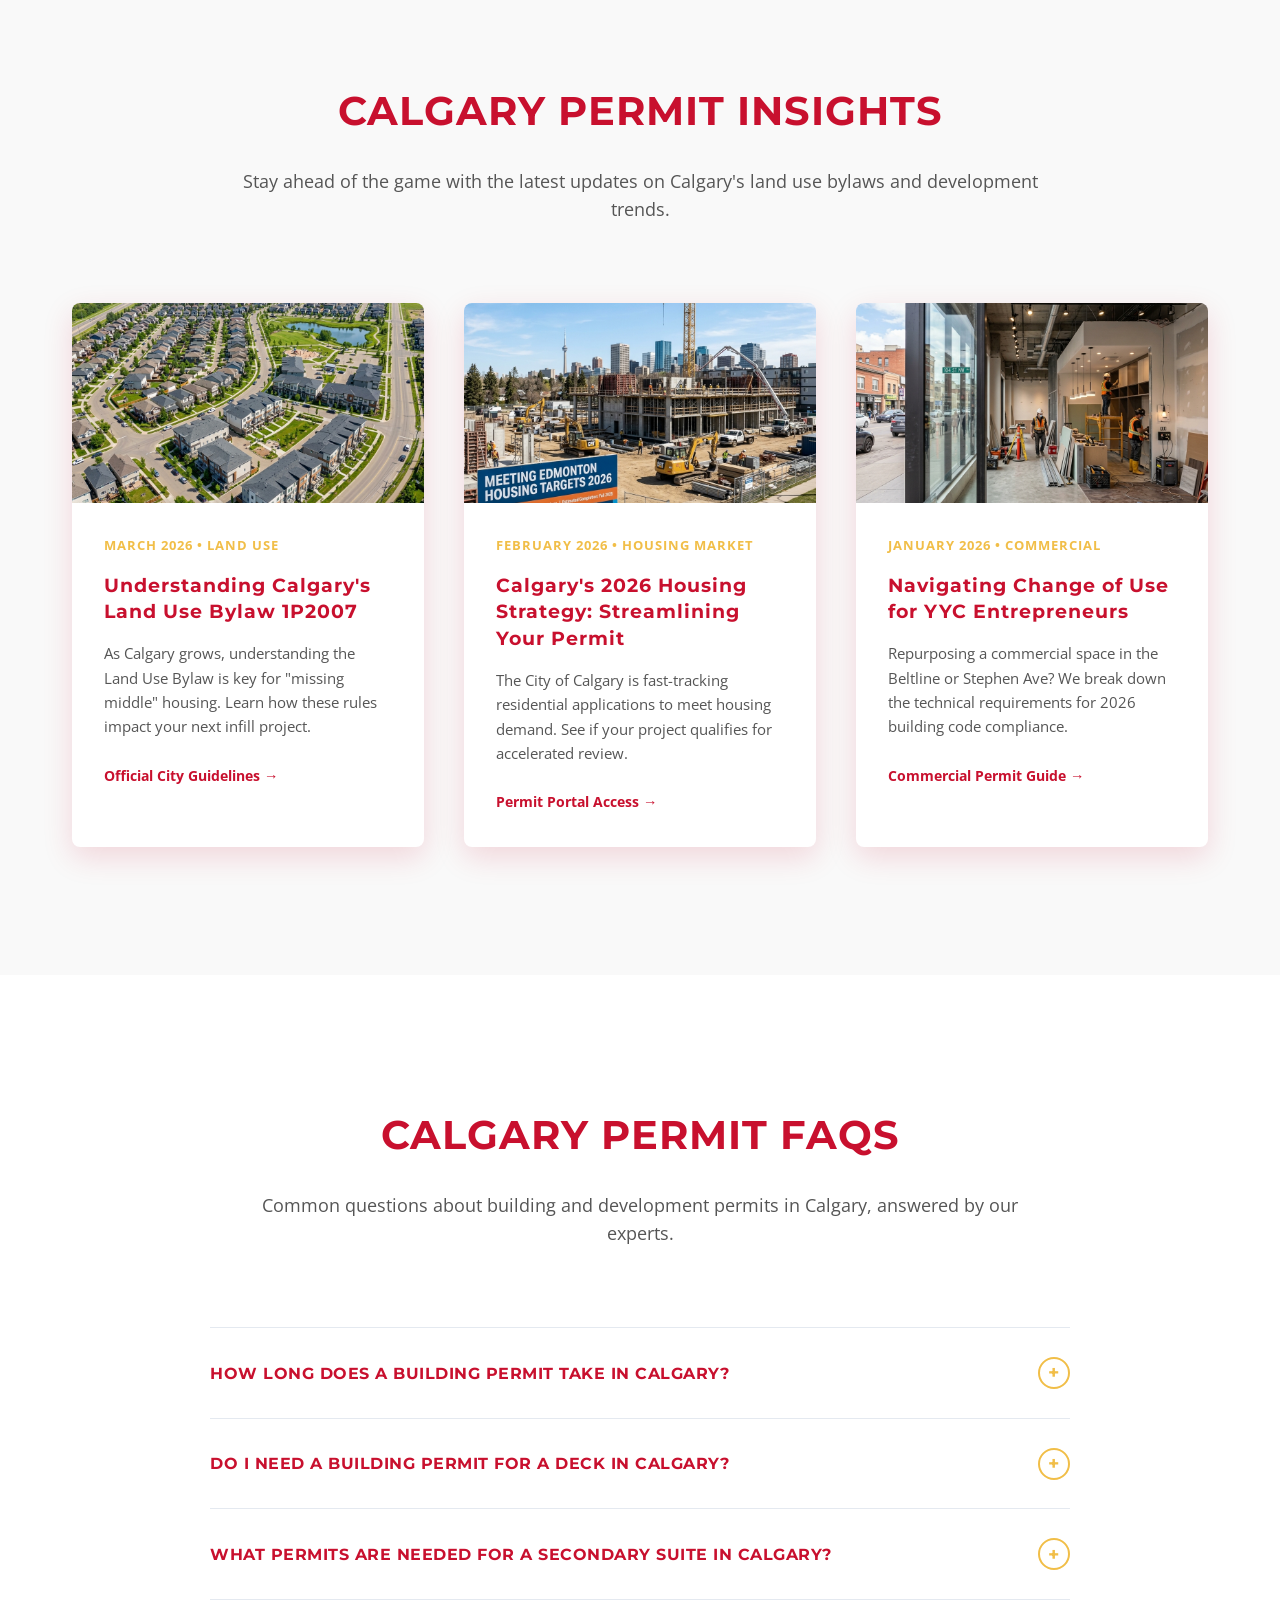
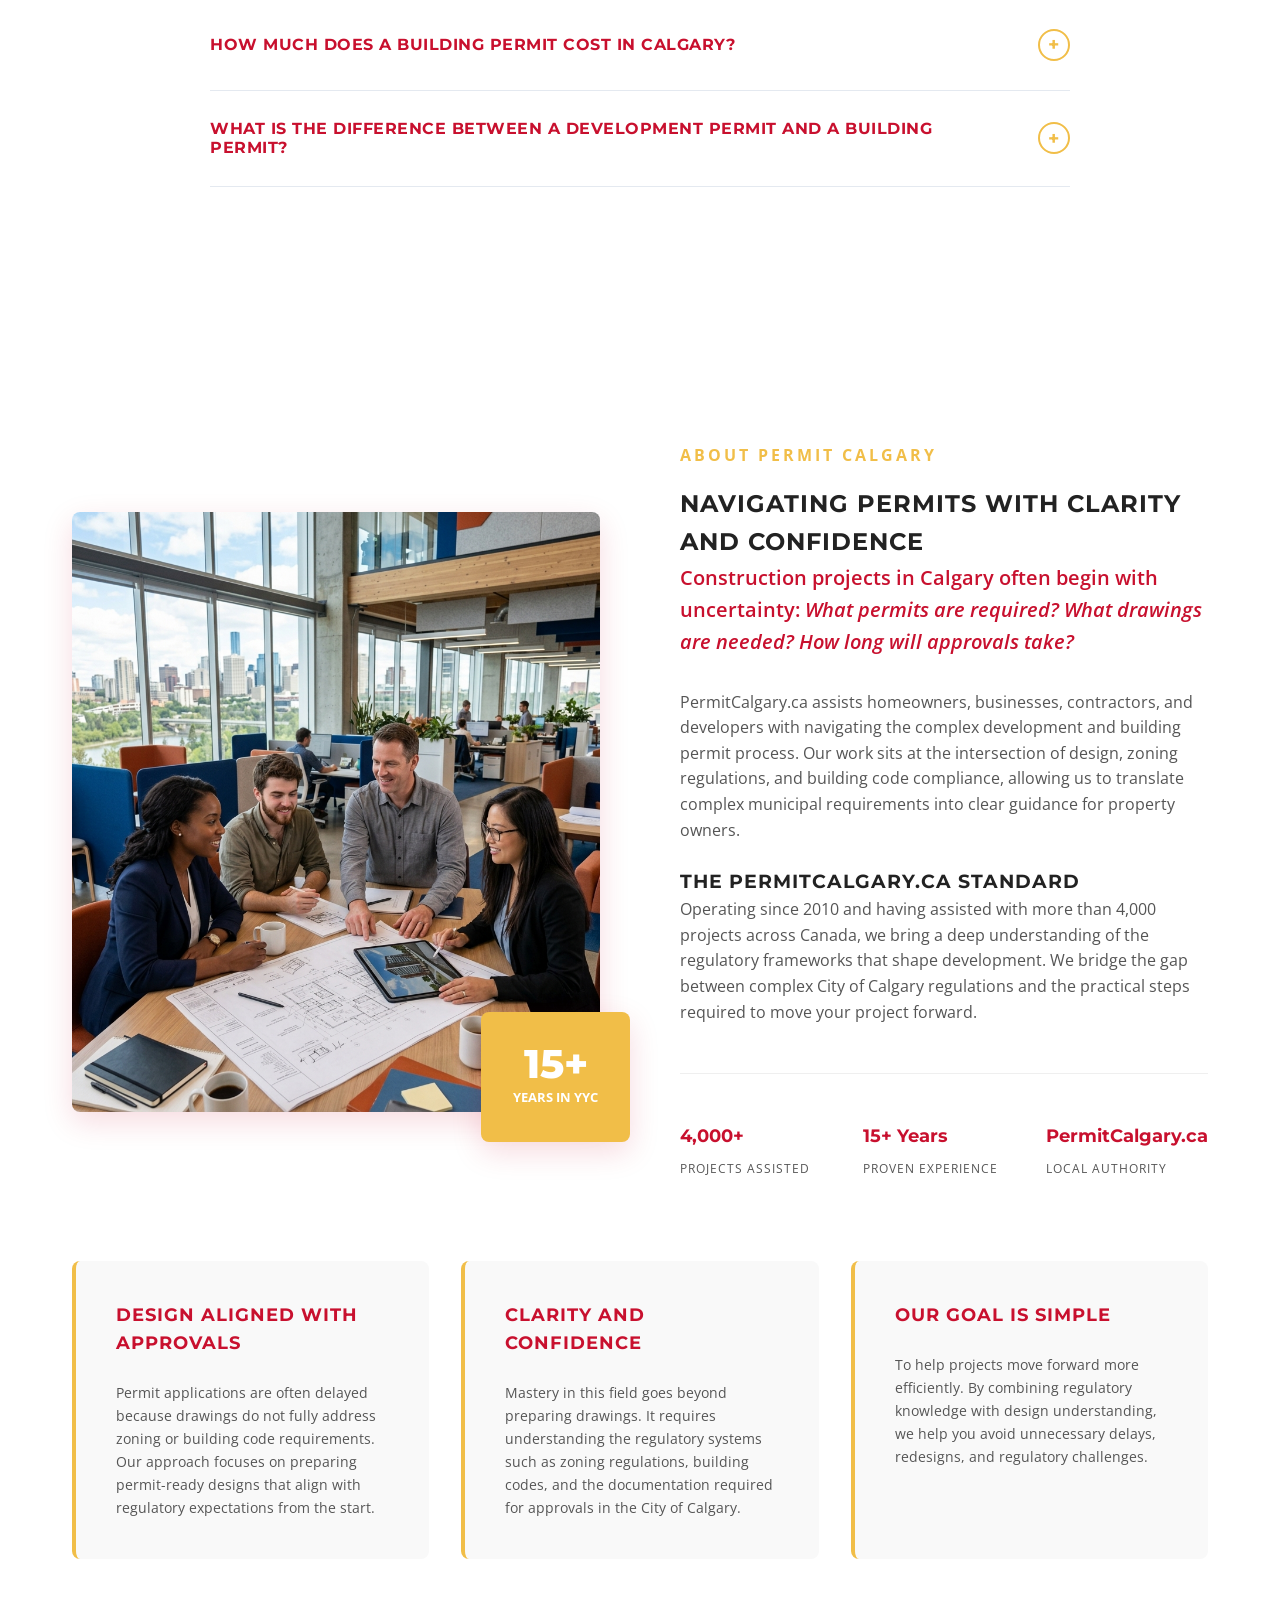
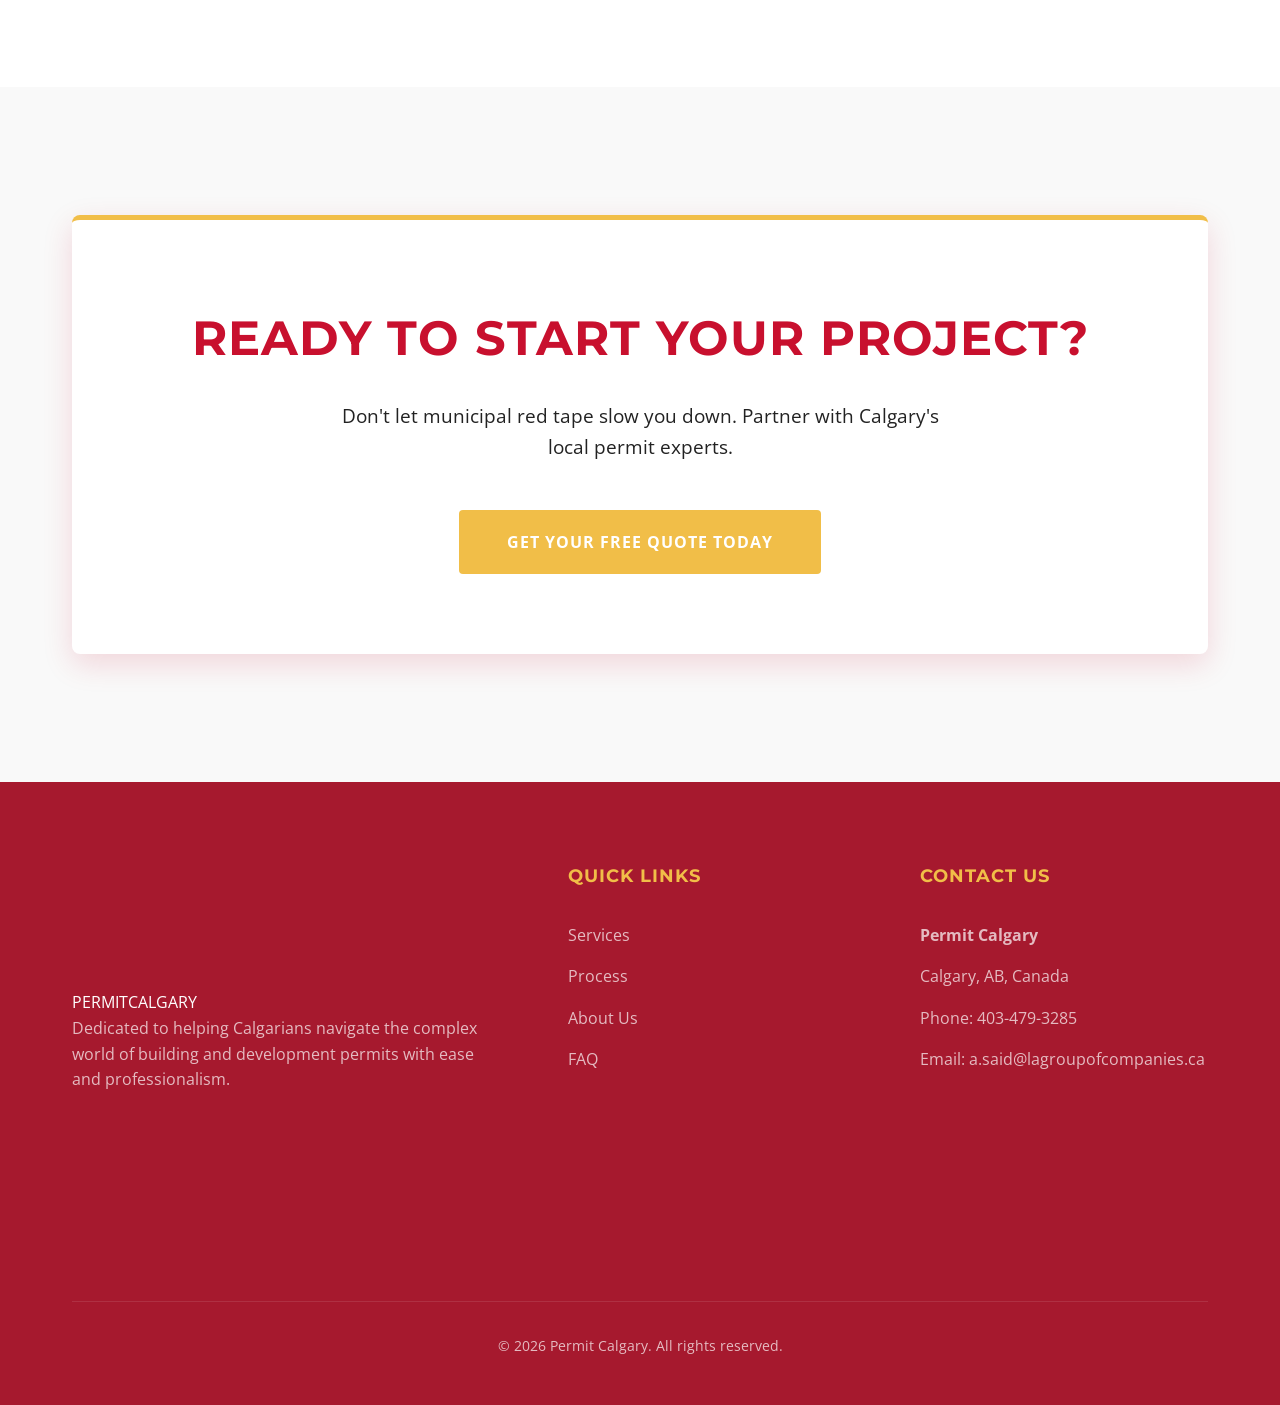
==== commit 11fd259a: "Update branding to Game Plan and Power Play" ====
--- a/index.html
+++ b/index.html
@@ -262,7 +262,7 @@
         <section id="process" class="process">
             <div class="container">
                 <div class="section-header white-text">
-                    <h2>Our Simplified Process</h2>
+                    <h2>Your Permit Game Plan</h2>
                     <p>We take the complexity out of municipal approvals.</p>
                 </div>
                 <div class="process-steps">
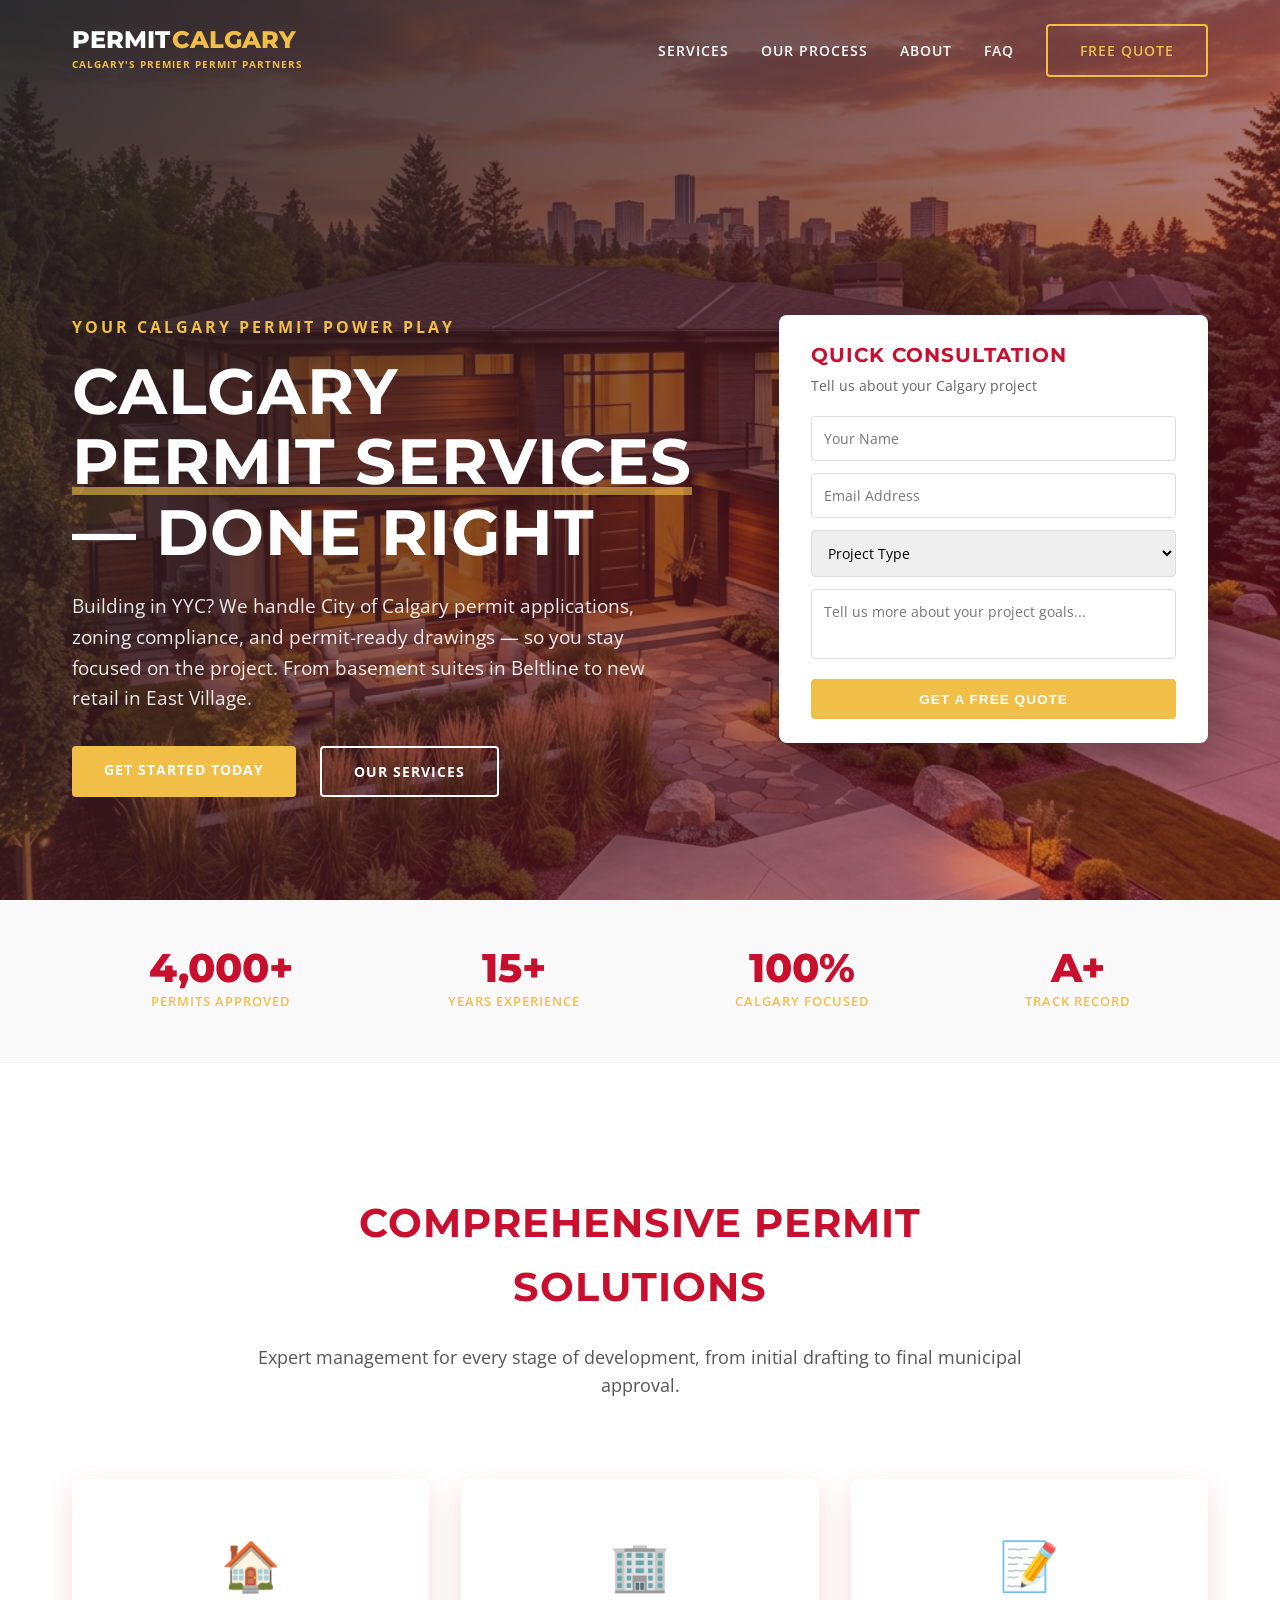
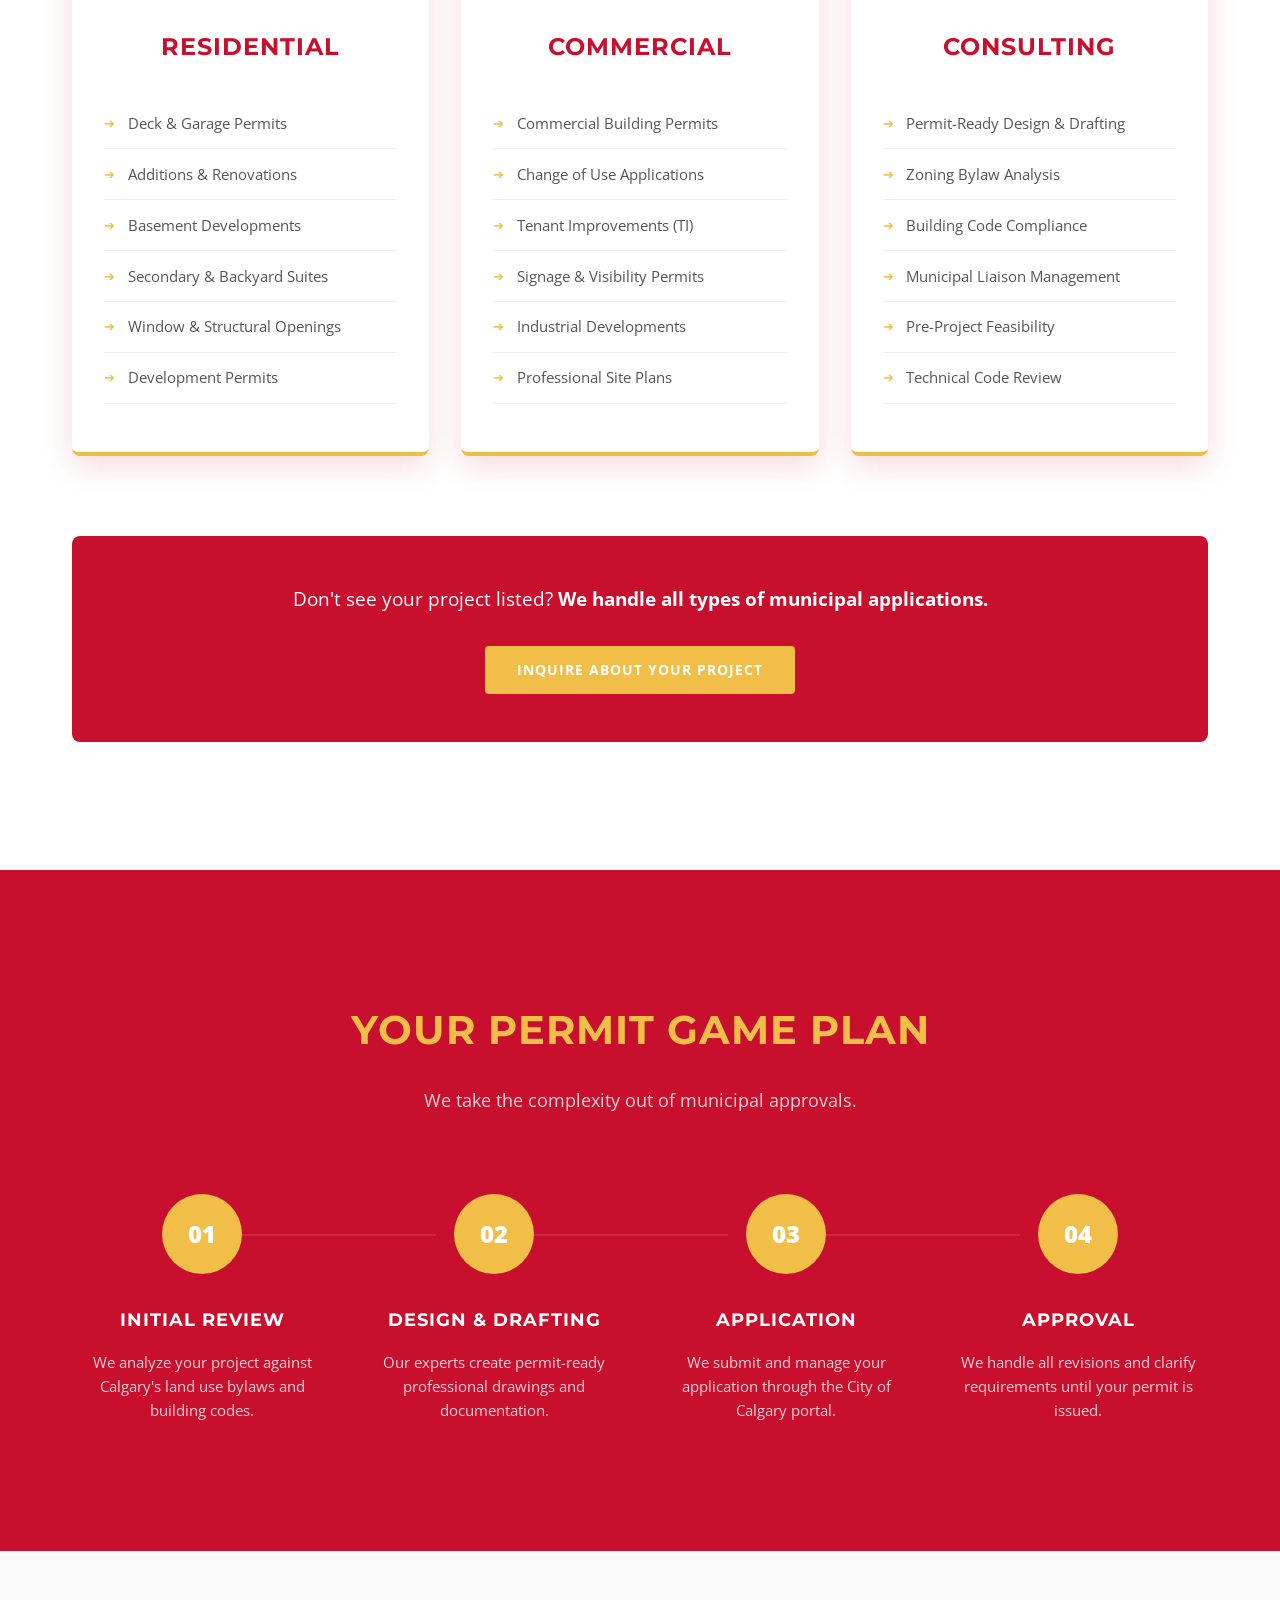
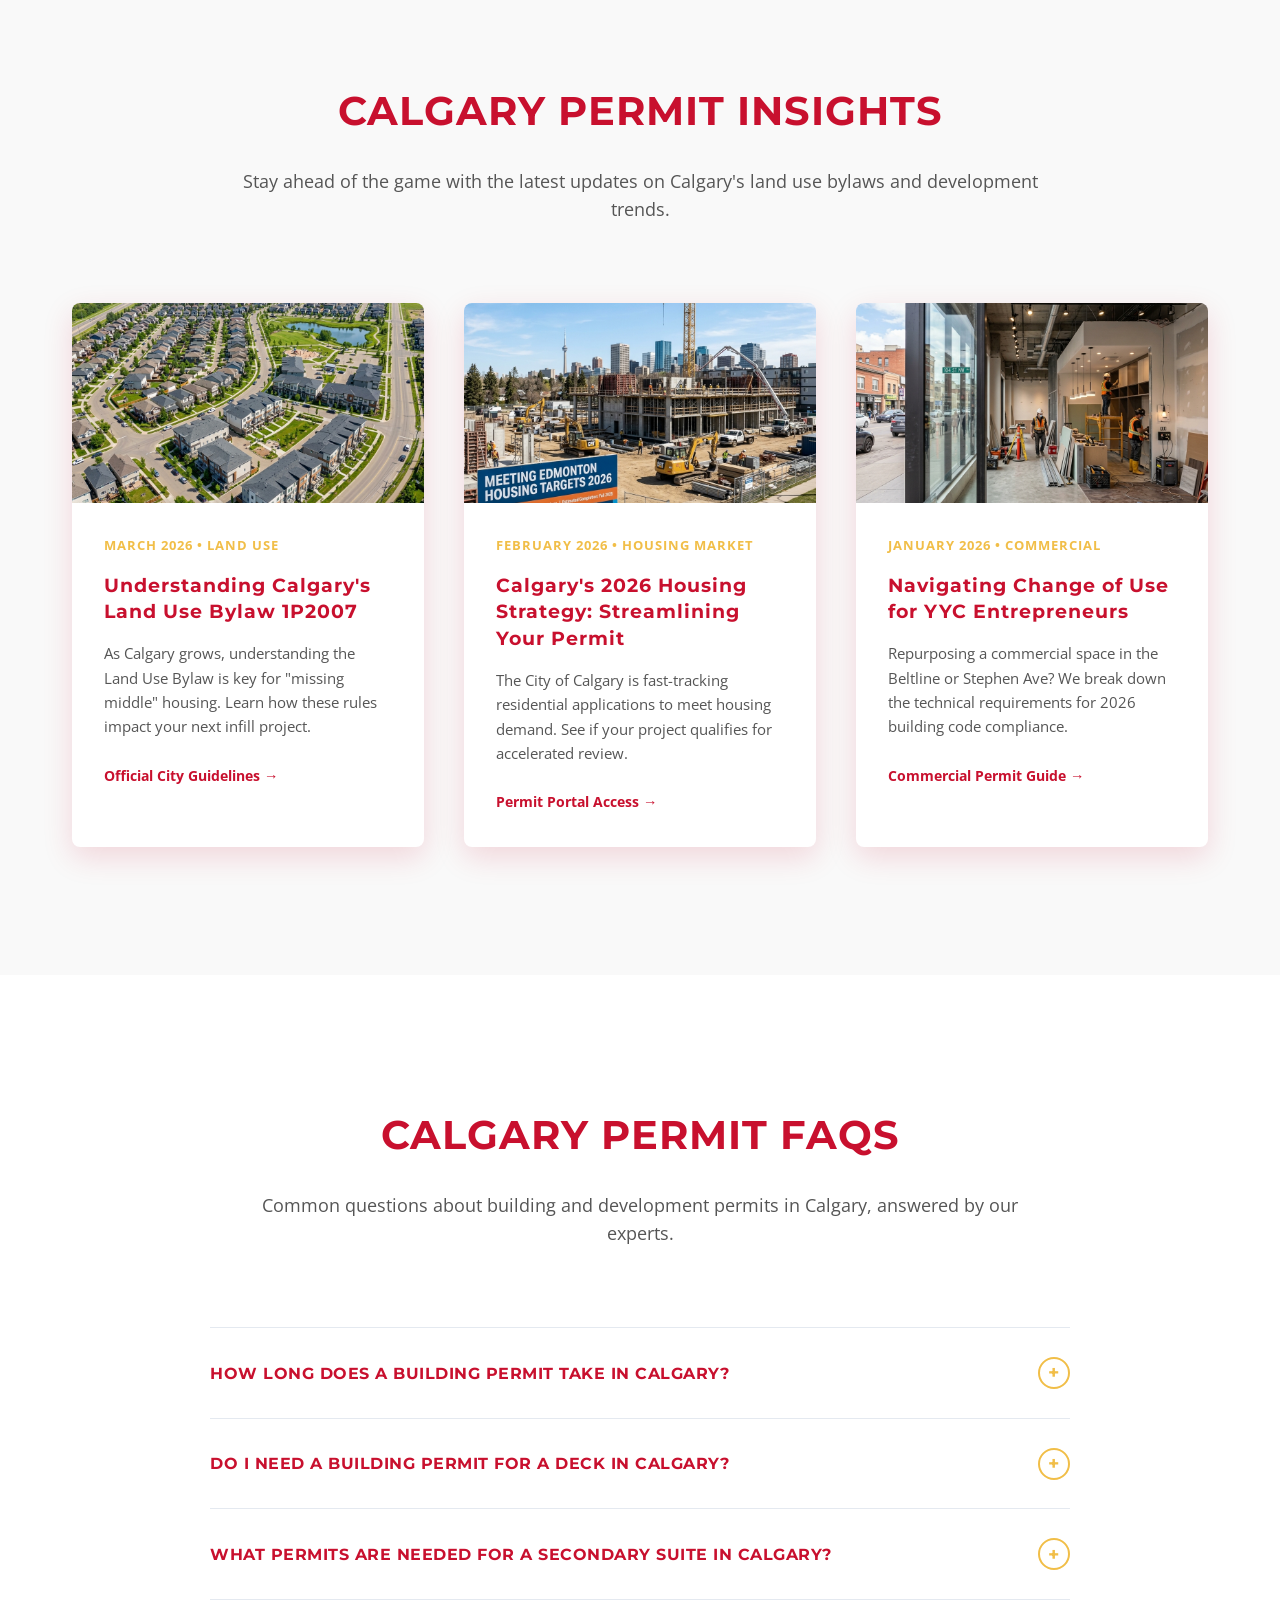
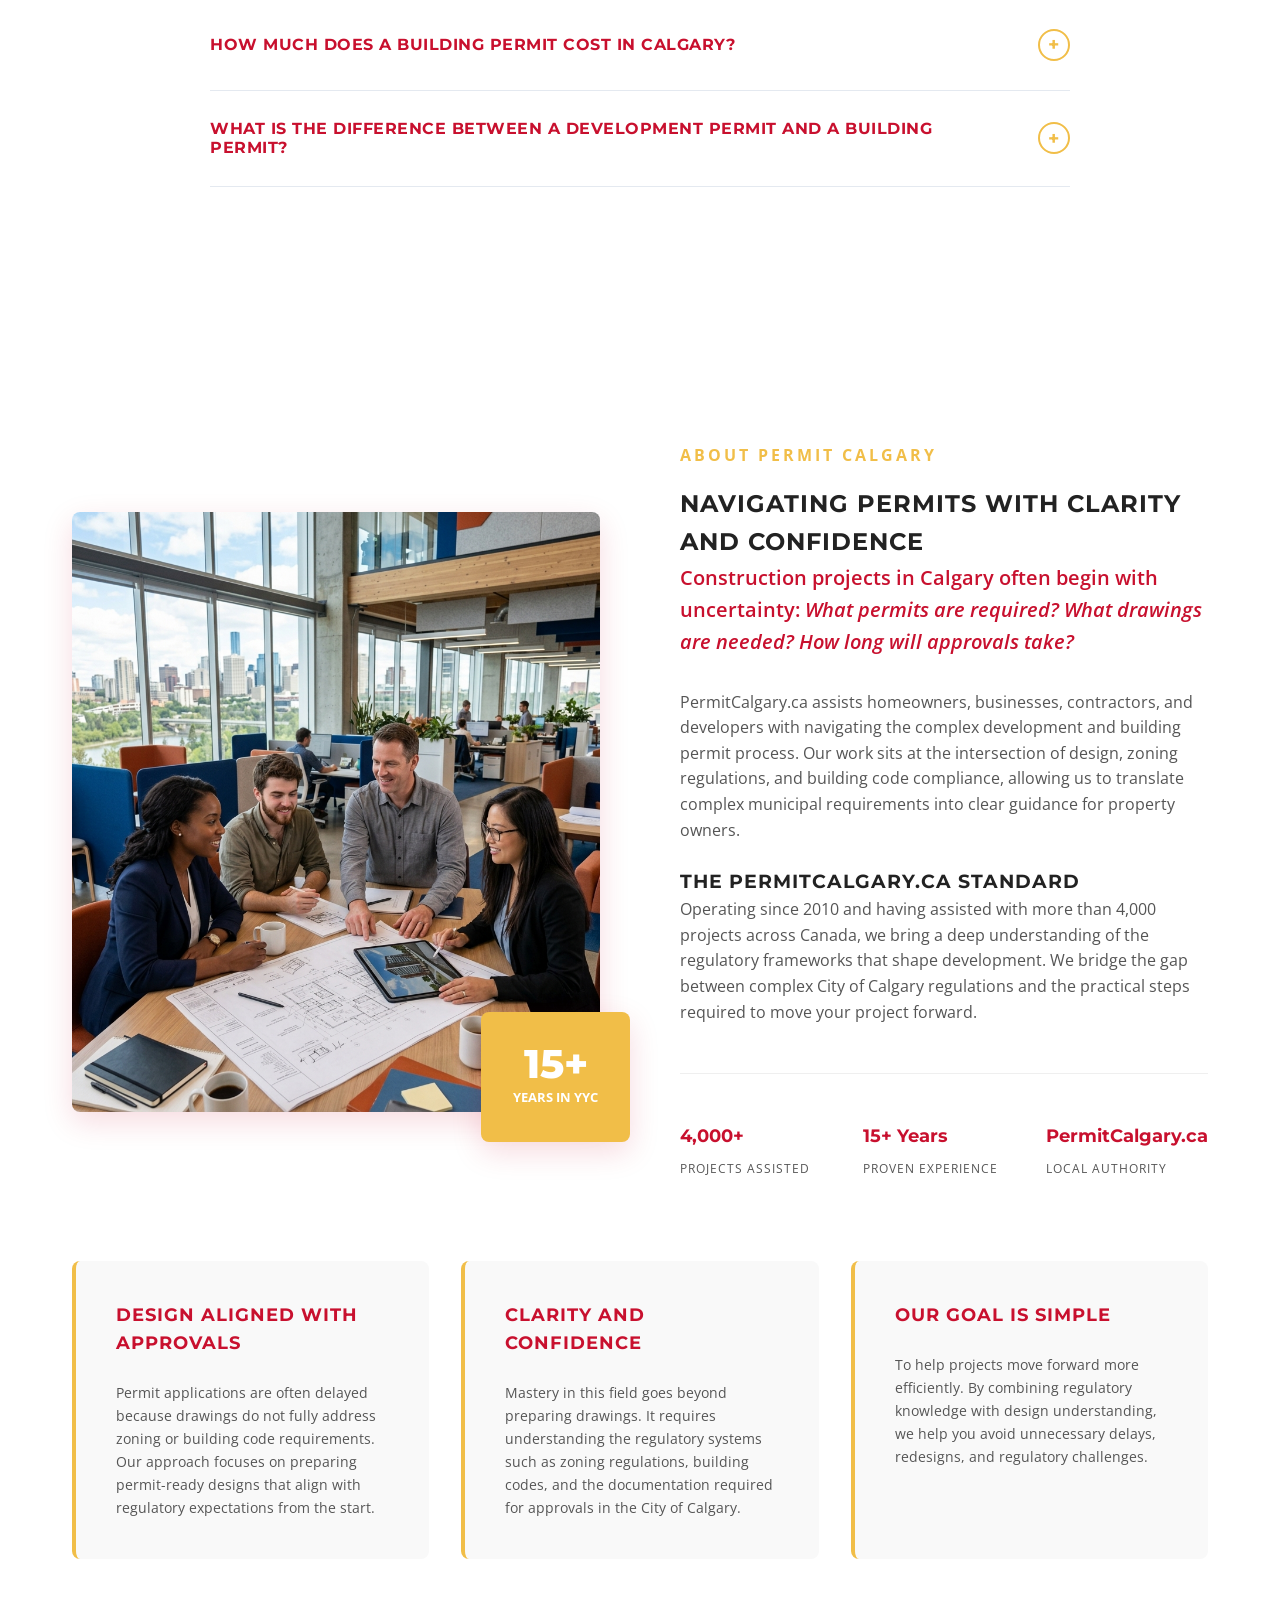
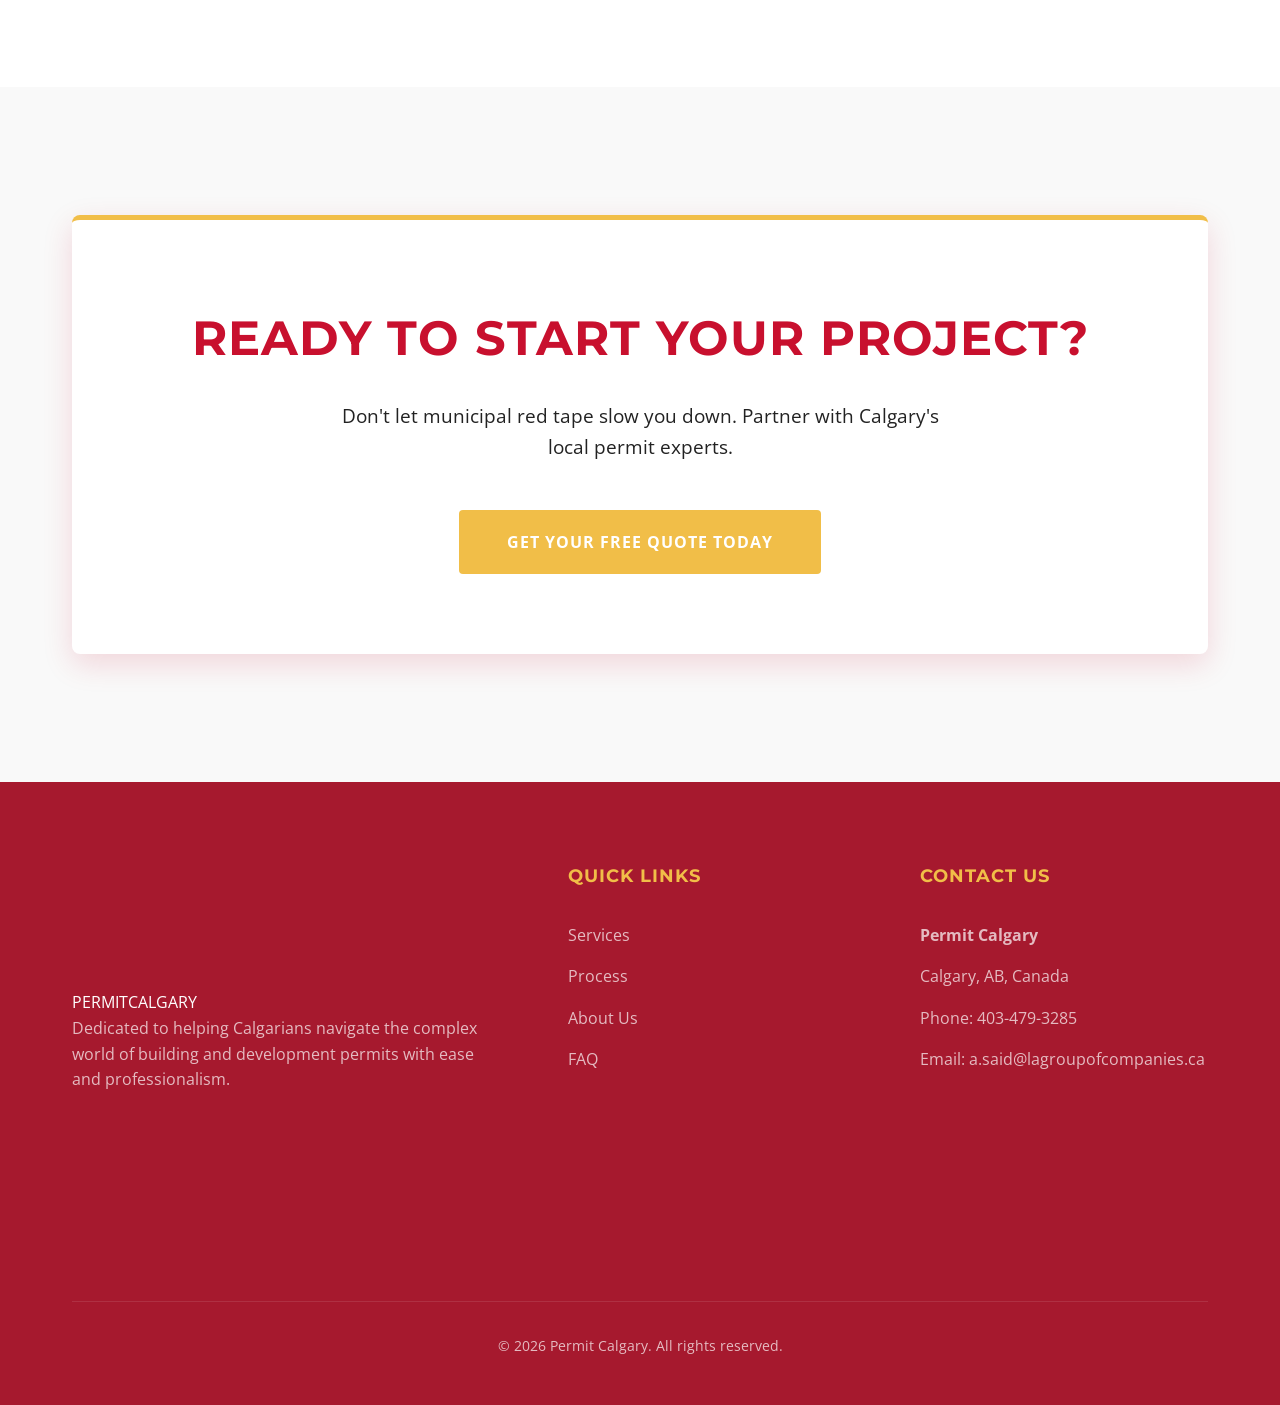
==== commit b5b30933: "Update branding to 'Calgary Permit Services'" ====
--- a/index.html
+++ b/index.html
@@ -3,9 +3,9 @@
 <head>
     <meta charset="UTF-8">
     <meta name="viewport" content="width=device-width, initial-scale=1.0">
-    <title>Building Permit Calgary | Expert Permit Services — PermitCalgary.ca</title>
-    <meta name="description" content="Calgary's trusted building permit consultants. Residential decks, secondary suites, commercial TIs & more. We handle drawings, zoning & City submission. Get a free quote today.">
-    <meta name="keywords" content="building permit Calgary, development permit Calgary, permit consultant Calgary, secondary suite permit Calgary, deck permit Calgary, commercial building permit Calgary, permit Calgary">
+    <title>Calgary Permit Services | Expert Consulting — PermitCalgary.ca</title>
+    <meta name="description" content="Calgary's trusted permit consultants. Residential decks, secondary suites, commercial TIs & more. We handle drawings, zoning & City submission. Get a free quote today.">
+    <meta name="keywords" content="permit Calgary, development permit Calgary, permit consultant Calgary, secondary suite permit Calgary, deck permit Calgary, commercial permit Calgary">
     <meta name="robots" content="index, follow">
     <meta name="author" content="Permit Calgary">
     <link rel="canonical" href="https://permitcalgary.ca/">
@@ -52,19 +52,19 @@
         },
         {
           "@type": "Service",
-          "name": "Residential Building Permit Services Calgary",
+          "name": "Residential Permit Services Calgary",
           "provider": { "@id": "https://permitcalgary.ca/#business" },
           "areaServed": "Calgary, AB",
           "description": "Deck permits, secondary suite permits, basement development, garage suite permits, additions and renovations.",
-          "serviceType": "Building Permit Consulting"
+          "serviceType": "Permit Consulting"
         },
         {
           "@type": "Service",
-          "name": "Commercial Building Permit Services Calgary",
+          "name": "Commercial Permit Services Calgary",
           "provider": { "@id": "https://permitcalgary.ca/#business" },
           "areaServed": "Calgary, AB",
           "description": "Tenant improvements, change of use permits, commercial site plans, signage permits, and industrial development.",
-          "serviceType": "Building Permit Consulting"
+          "serviceType": "Permit Consulting"
         },
         {
           "@type": "FAQPage",
@@ -147,7 +147,7 @@
             <div class="container hero-content">
                 <div class="hero-text">
                     <span class="hero-subtitle">Your Calgary Permit Power Play</span>
-                    <h1>Calgary <span class="accent-line">Building Permit</span> Services — Done Right</h1>
+                    <h1>Calgary <span class="accent-line">Permit Services</span> — Done Right</h1>
                     <p>Building in YYC? We handle City of Calgary permit applications, zoning compliance, and permit-ready drawings — so you stay focused on the project. From basement suites in Beltline to new retail in East Village.</p>
                     <div class="hero-actions">
                         <a href="#contact" class="btn btn-gold">Get Started Today</a>
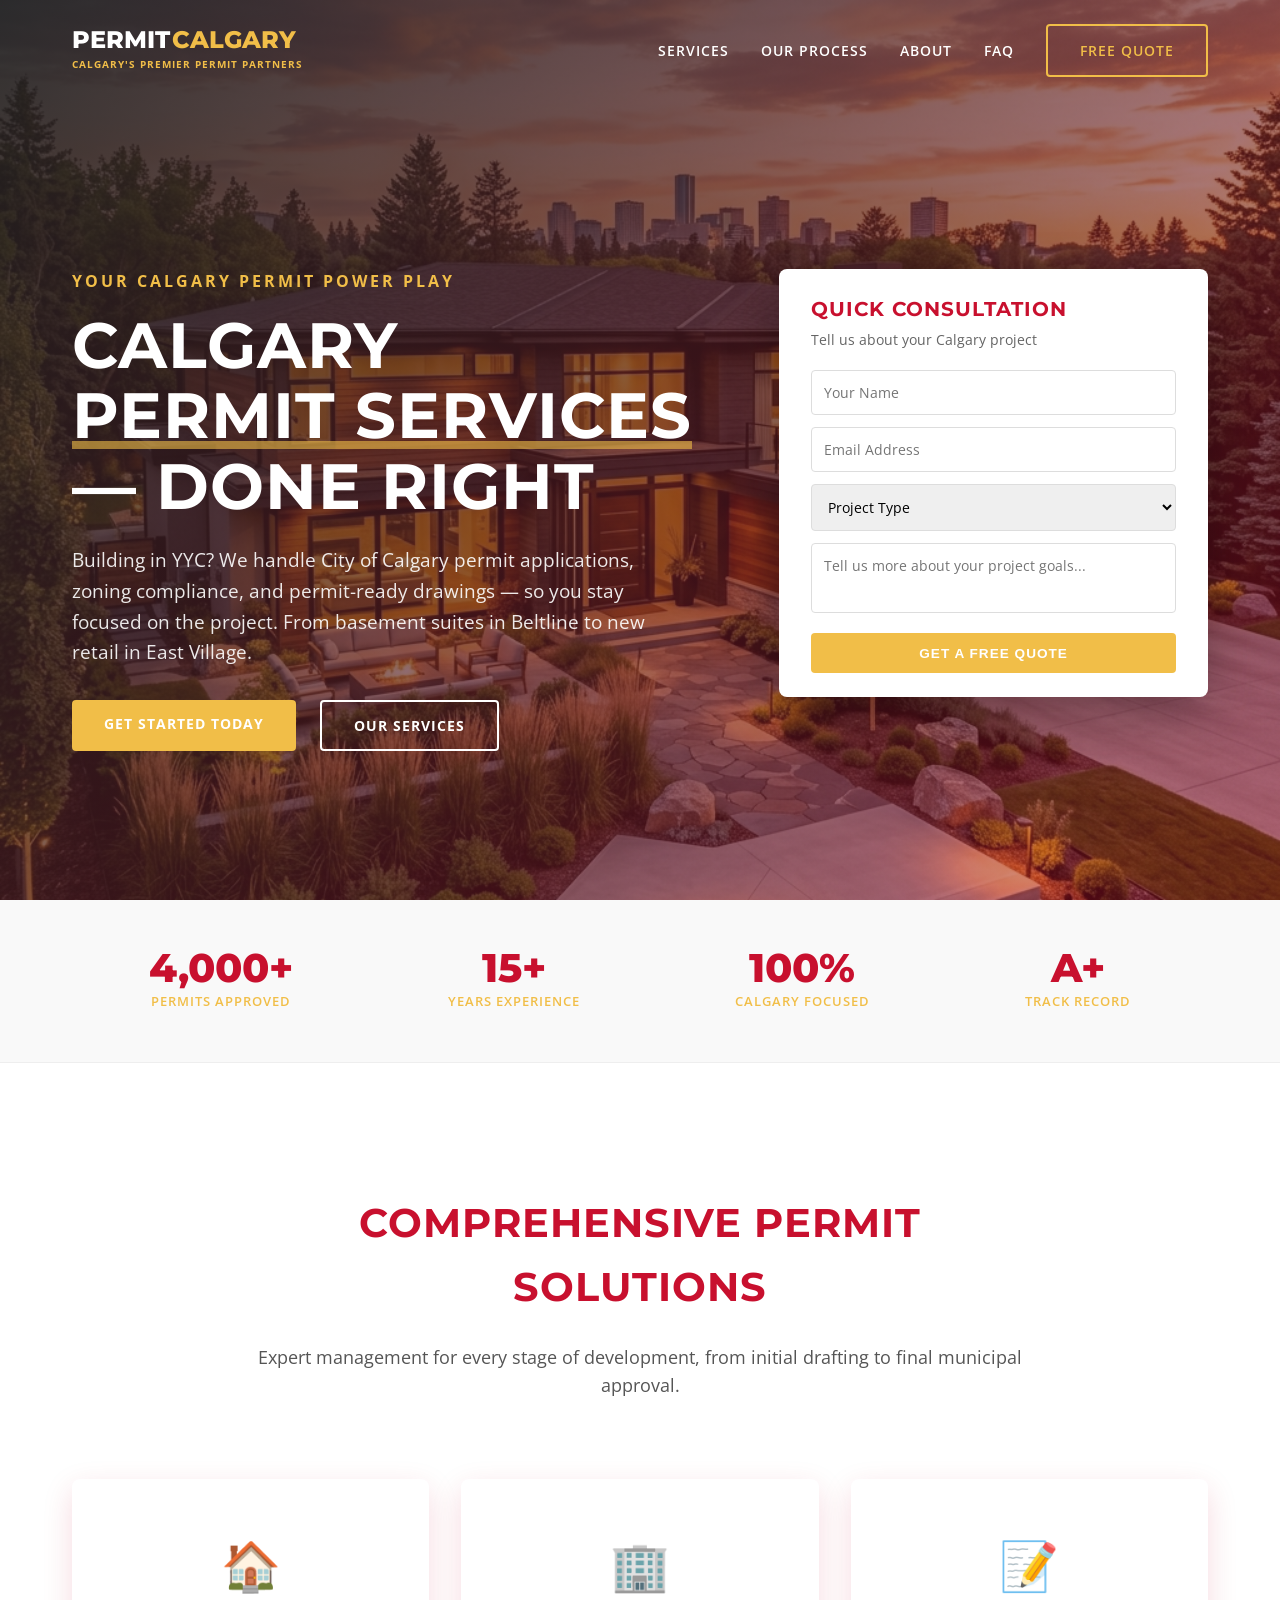
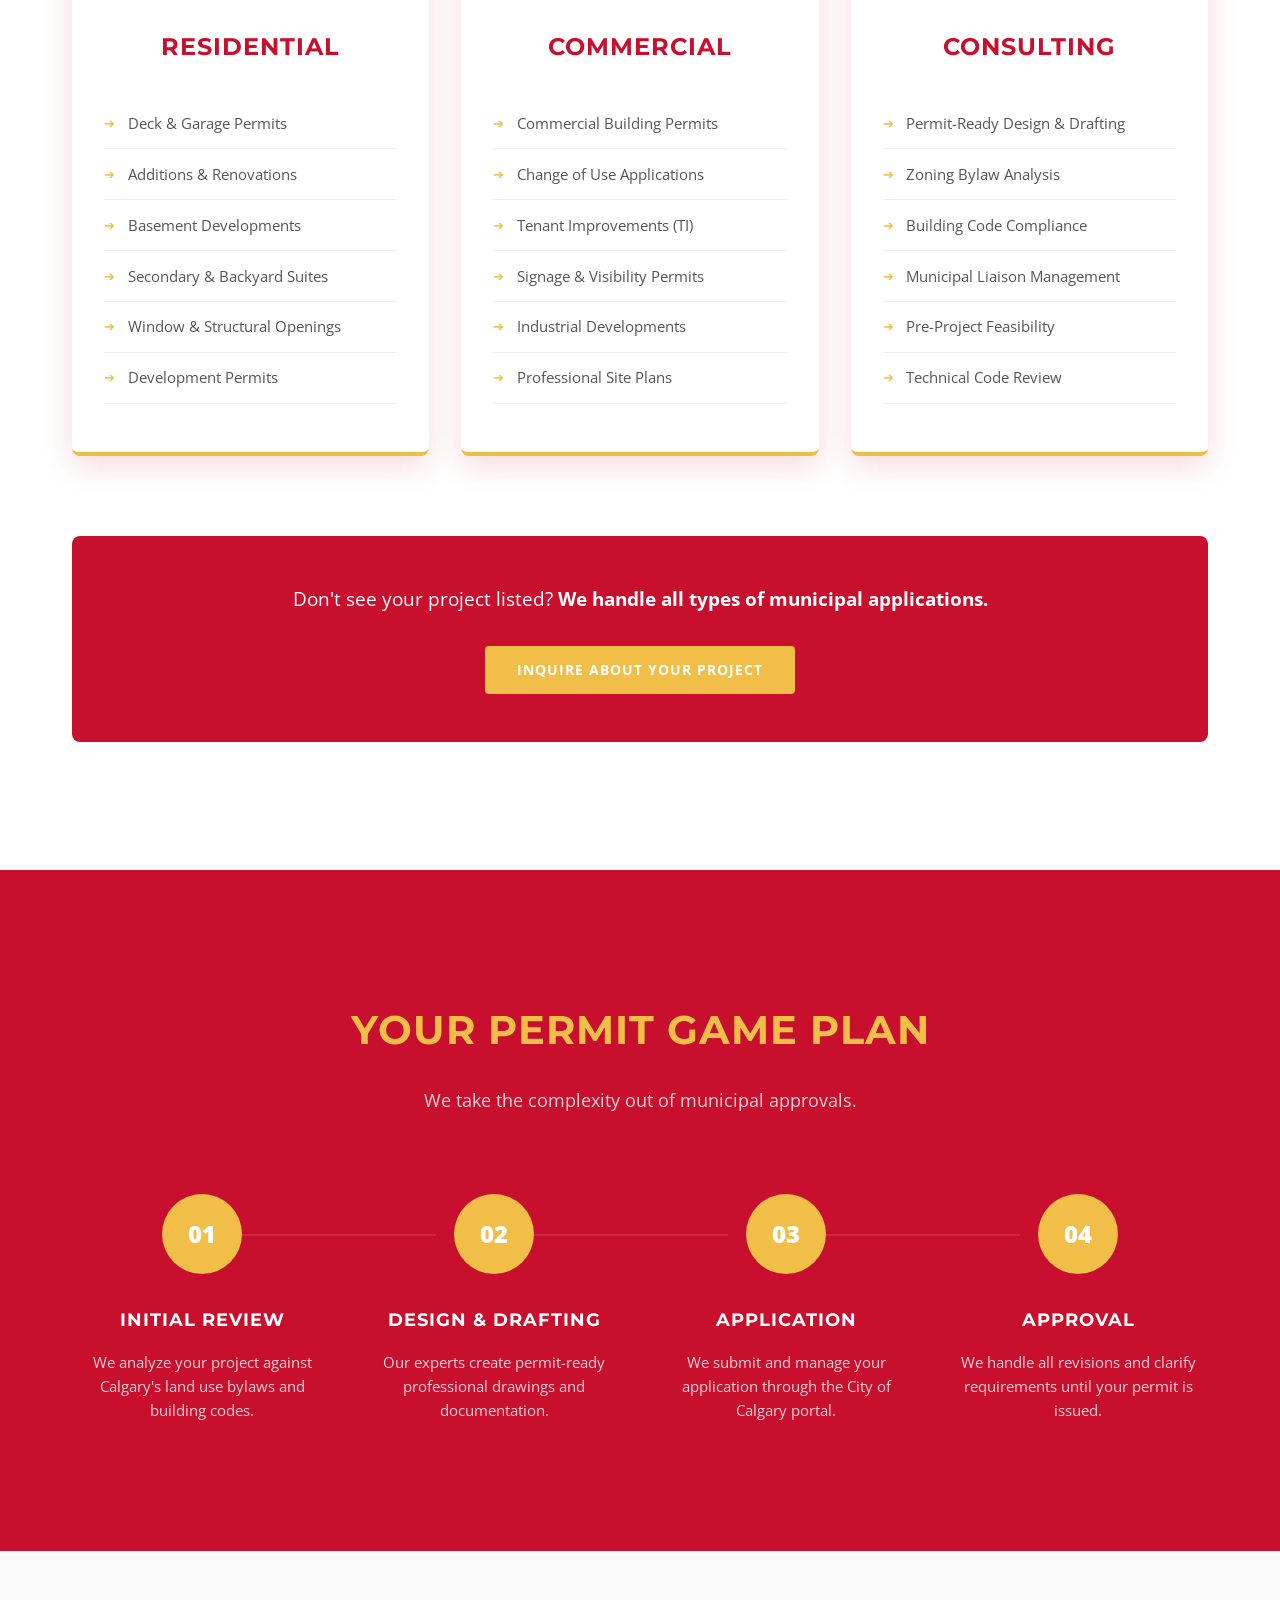
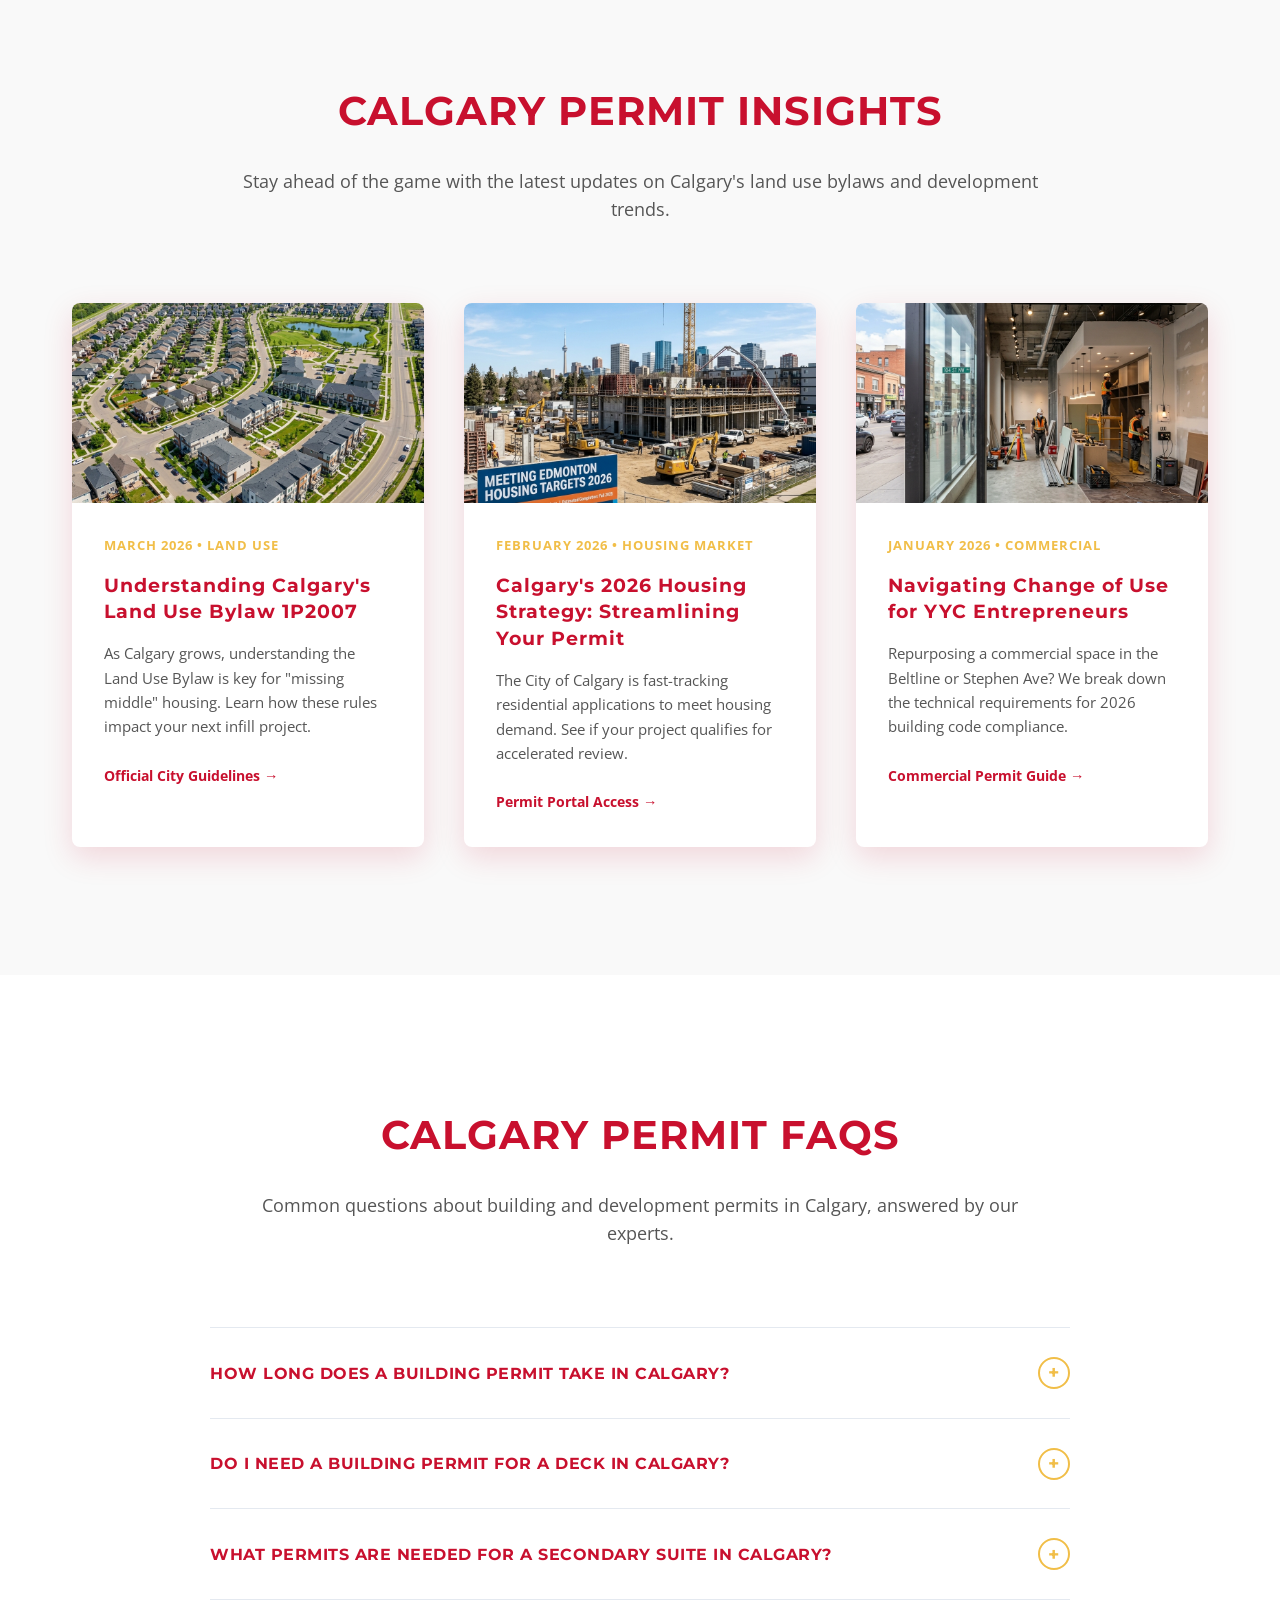
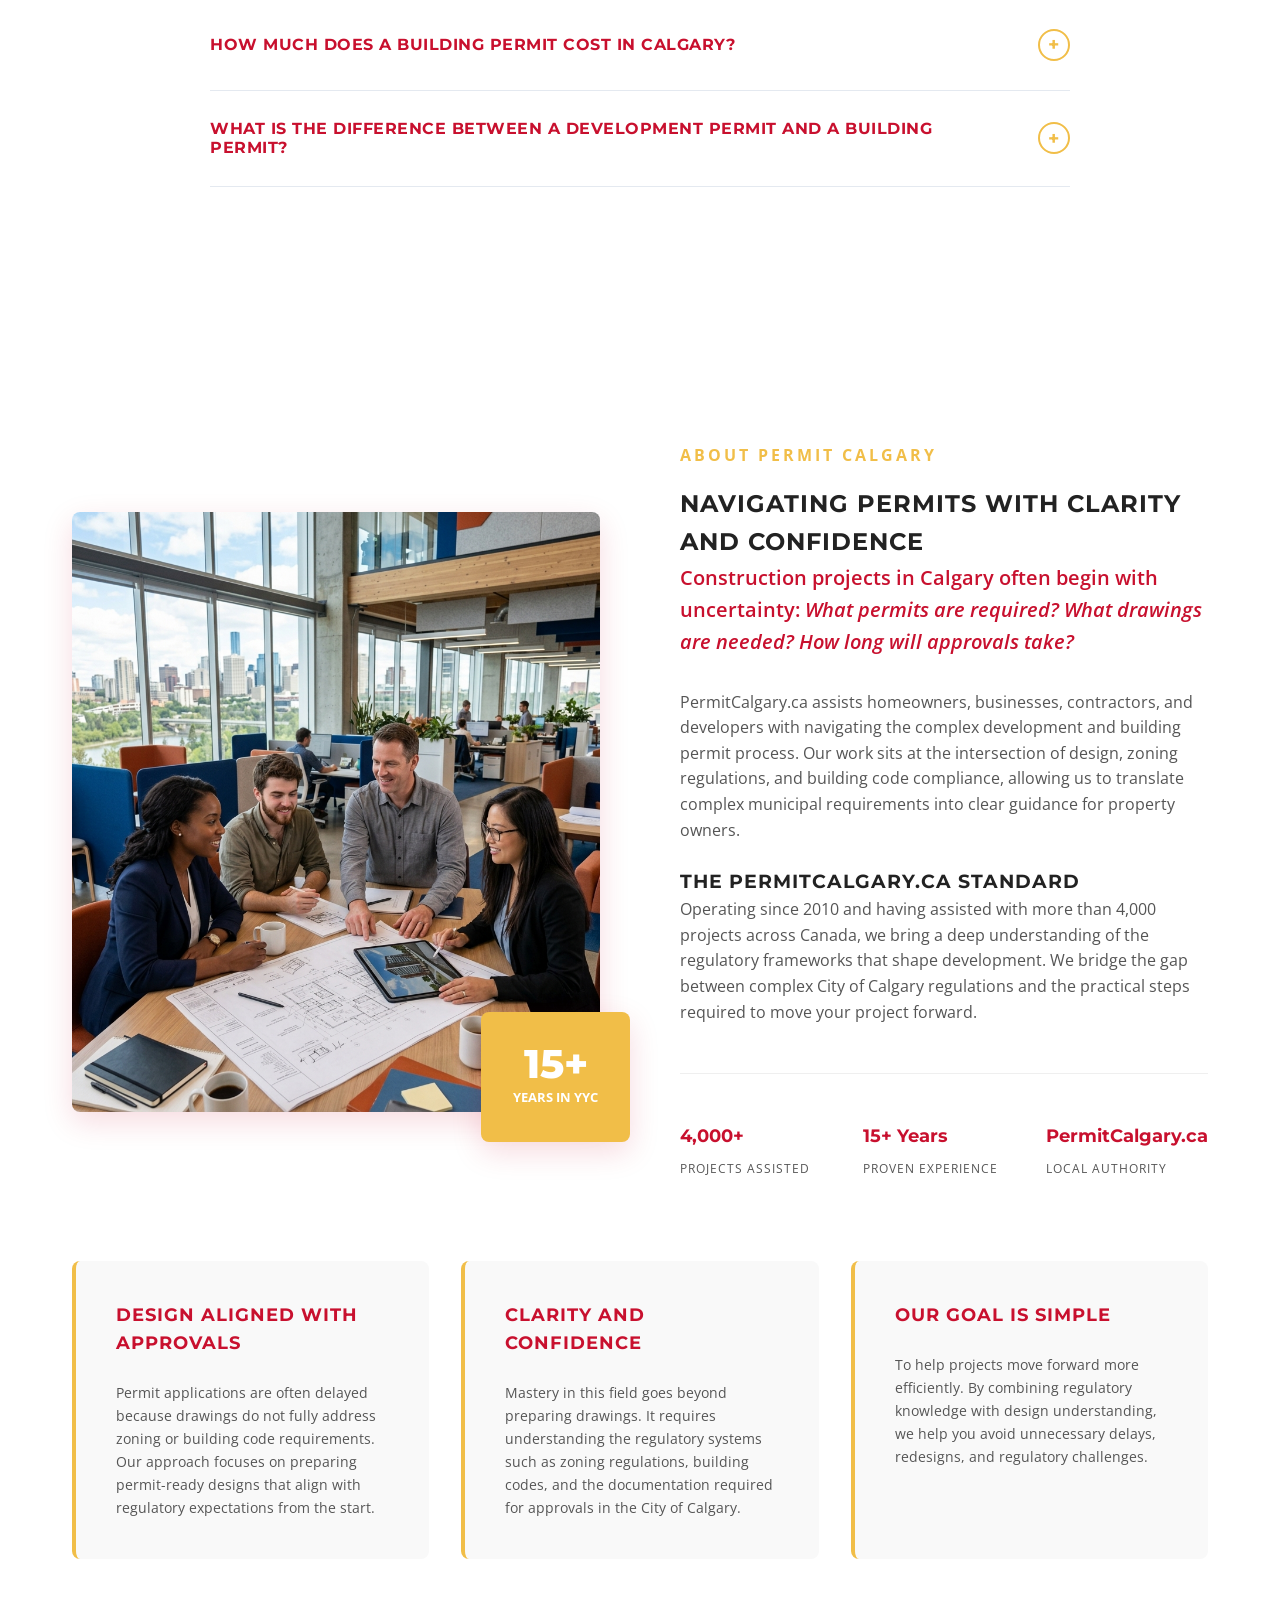
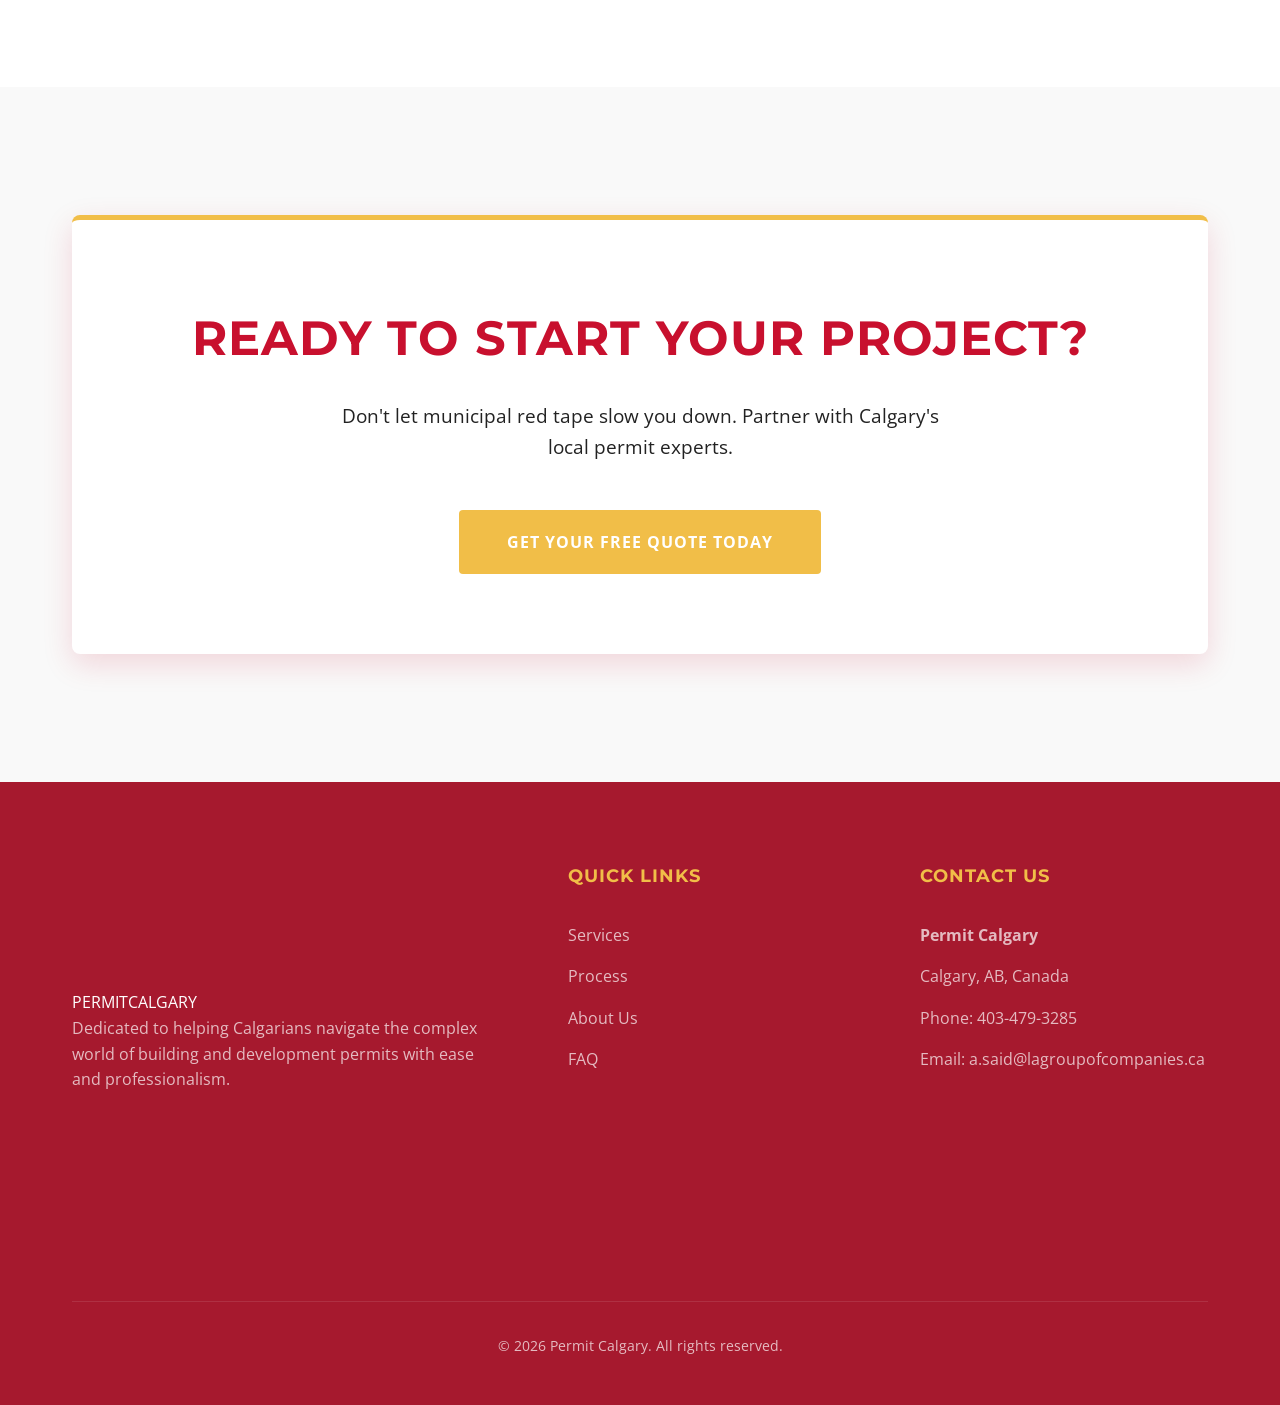
==== commit c81668c6: "Update Web3Forms access key" ====
--- a/index.html
+++ b/index.html
@@ -163,7 +163,7 @@
                             method="POST"
                             target="_blank"
                         >
-                            <input type="hidden" name="access_key" value="a9fc6f94-746c-4f35-a3da-4ad7f8e27519">
+                            <input type="hidden" name="access_key" value="ade3380d-0caf-4141-bace-a22c62123580">
                             <input type="hidden" name="subject"    value="New Inquiry — PermitCalgary.ca">
                             <input type="text"  name="name"  placeholder="Your Name"     required>
                             <input type="email" name="email" placeholder="Email Address" required>
--- a/style.css
+++ b/style.css
@@ -184,7 +184,7 @@
     position: relative;
     display: flex;
     align-items: center;
-    padding-top: 180px; /* Further increased offset to push everything down */
+    padding-top: 120px; /* Reduced offset to bring content higher */
     color: var(--white);
 }
 
@@ -205,7 +205,7 @@
 }
 
 .hero-text {
-    margin-top: 4rem; /* Specific push down for the headline */
+    margin-top: 2rem; /* Reduced push down for the headline */
 }
 
 .hero-subtitle {
@@ -253,7 +253,7 @@
 }
 
 .hero-form-container {
-    margin-top: 4rem; /* Specific push down for the form */
+    margin-top: 2rem; /* Reduced push down for the form */
 }
 
 /* Form Card */
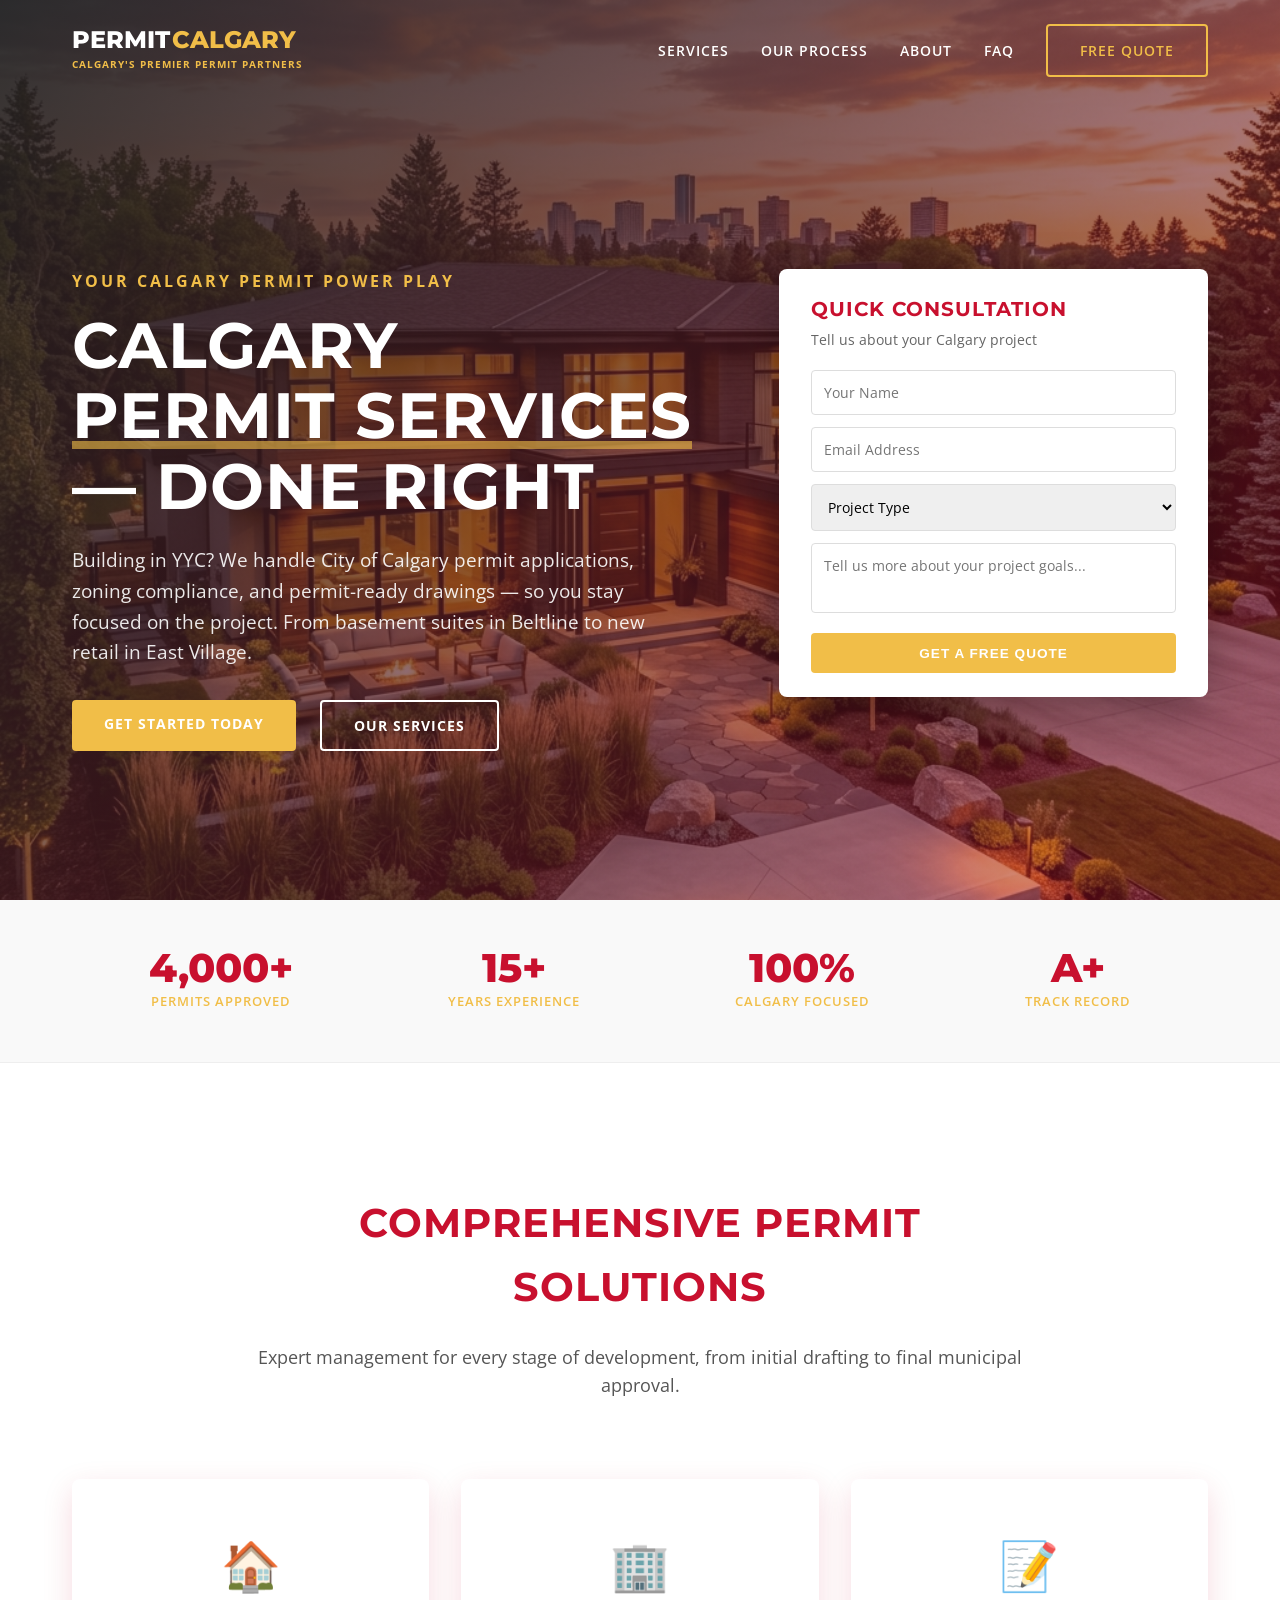
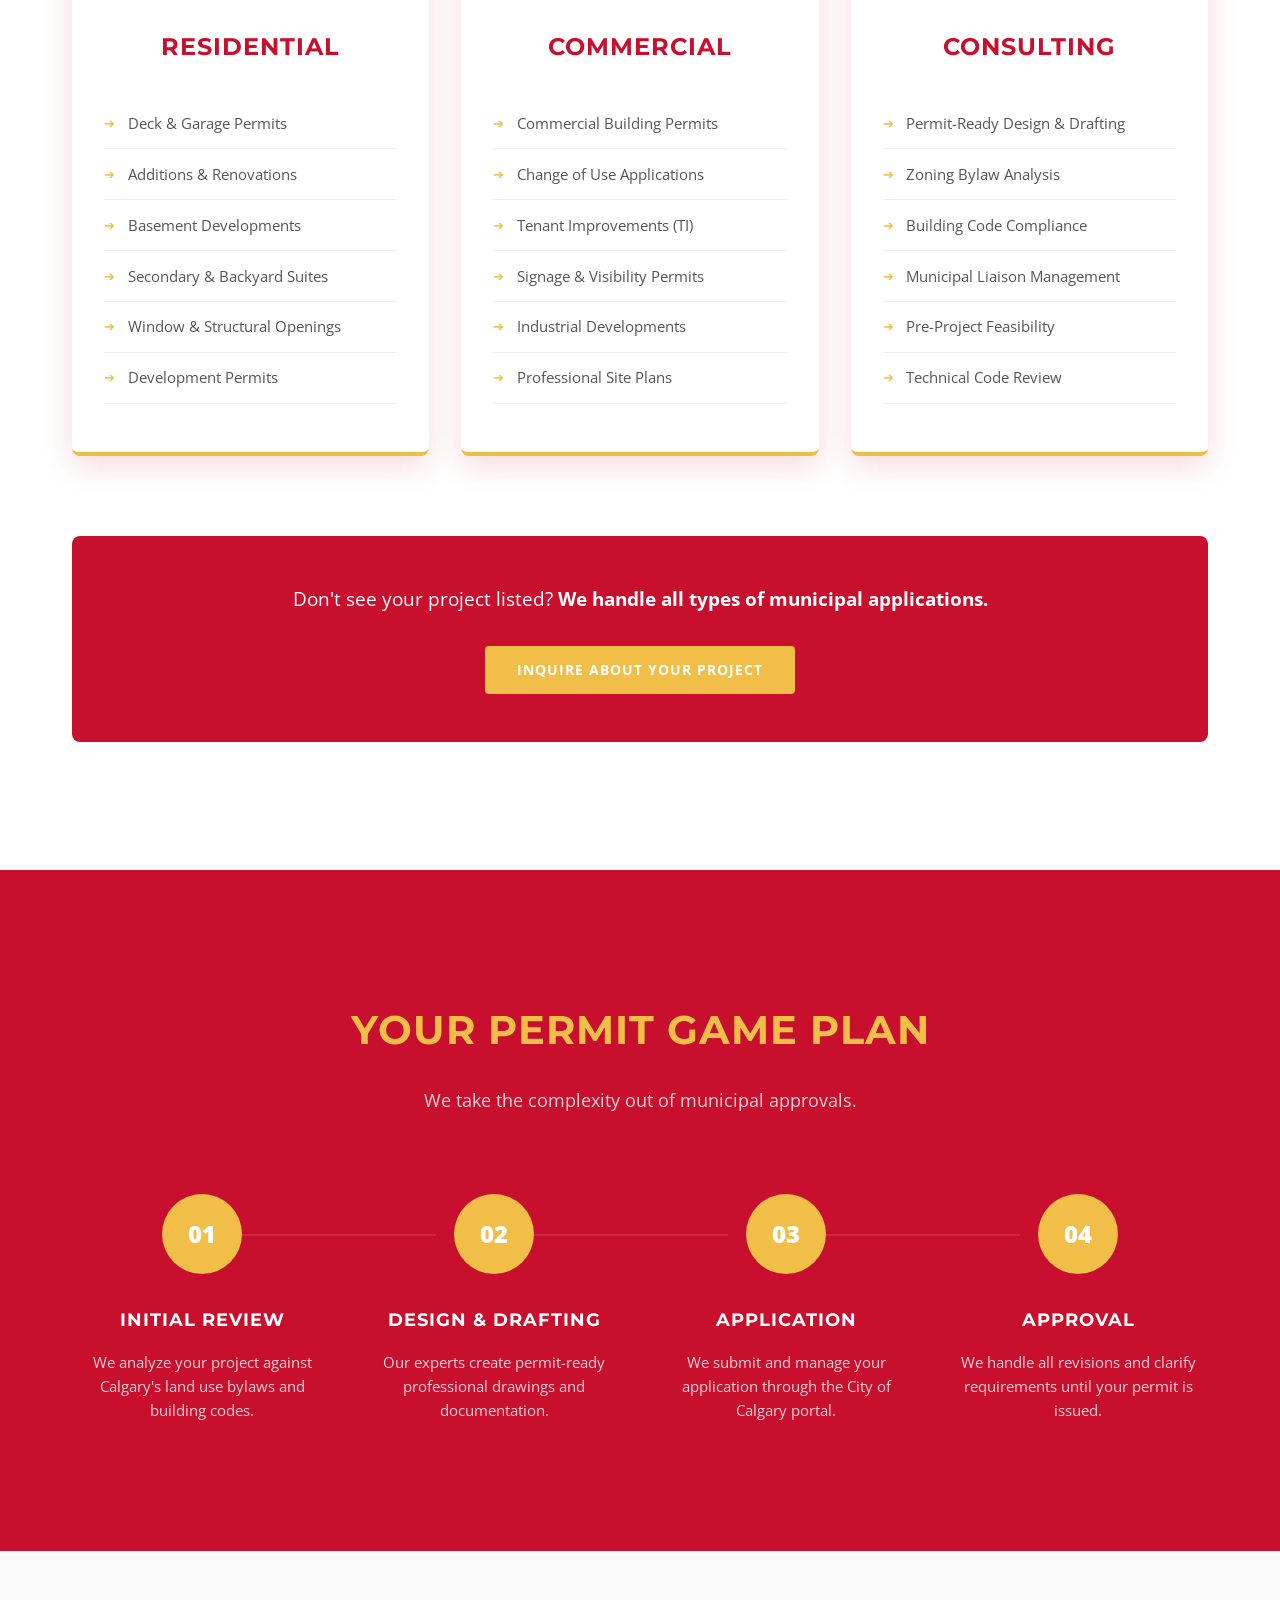
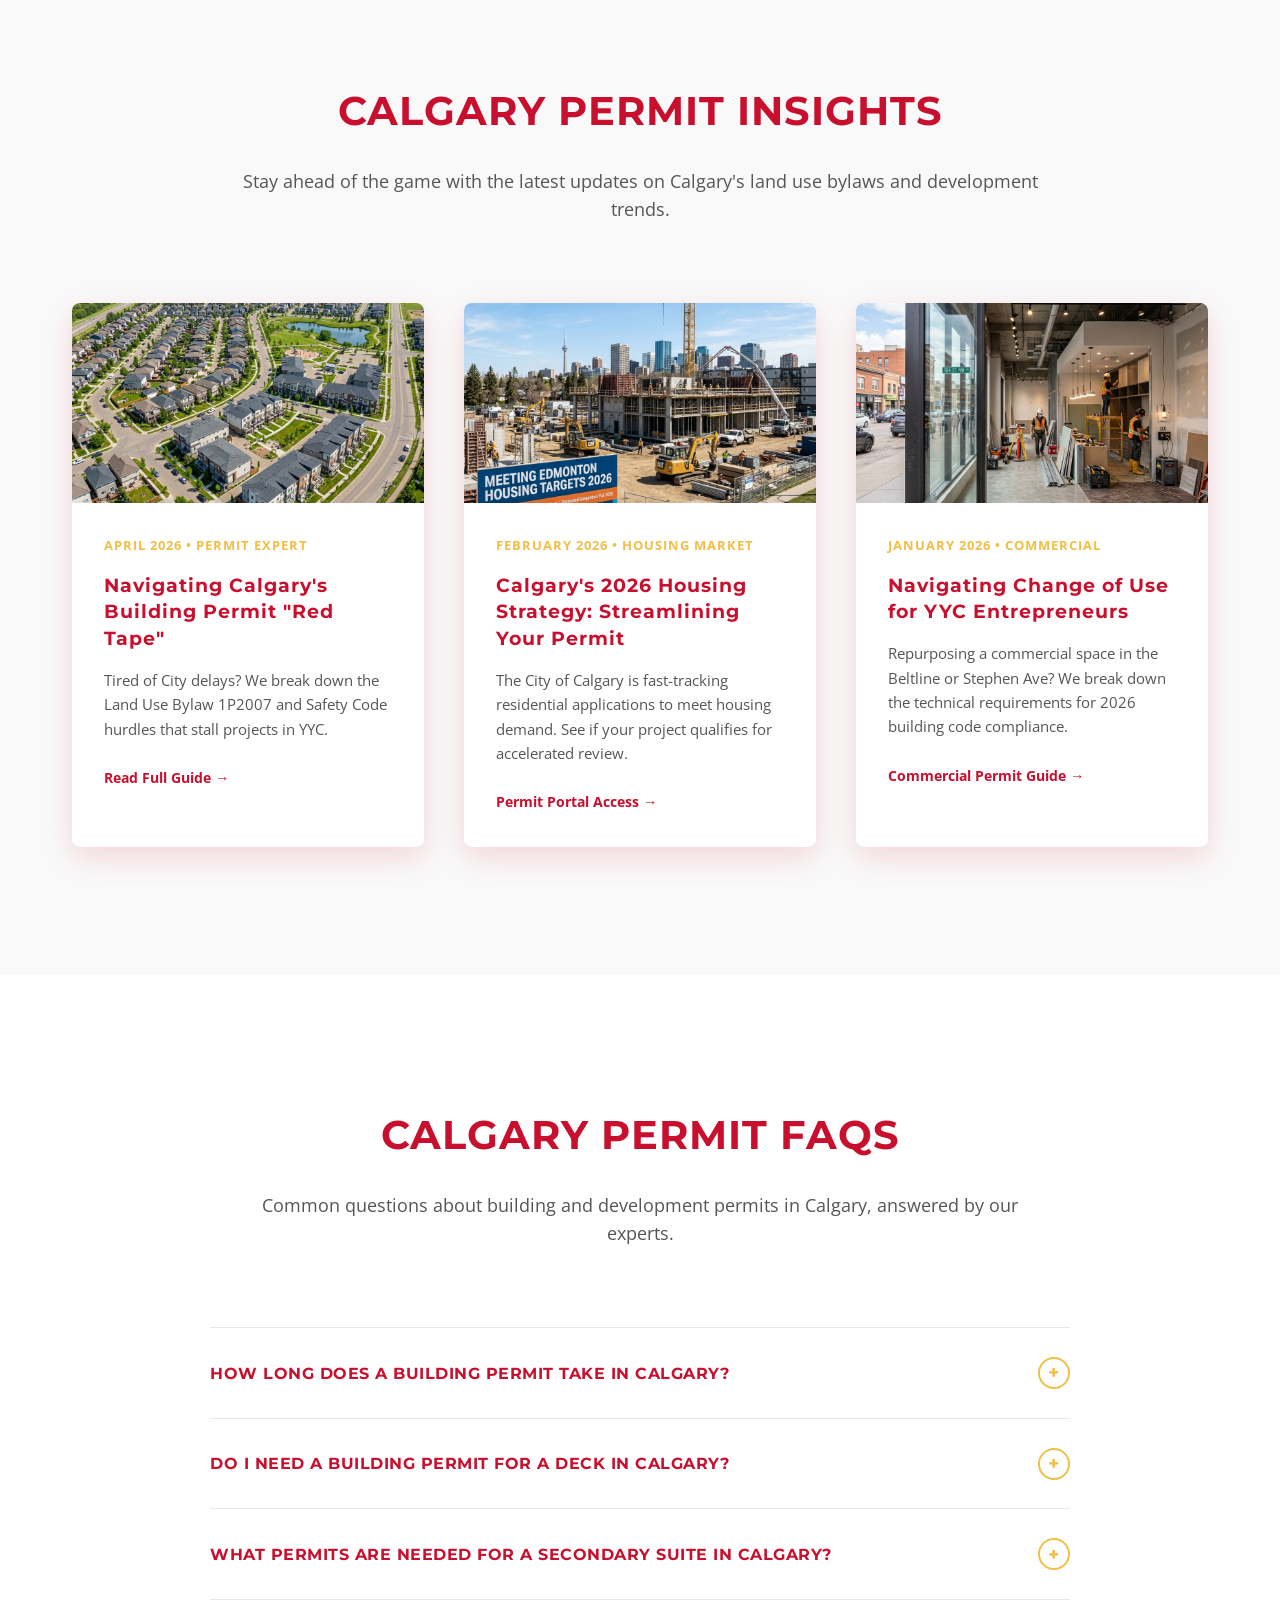
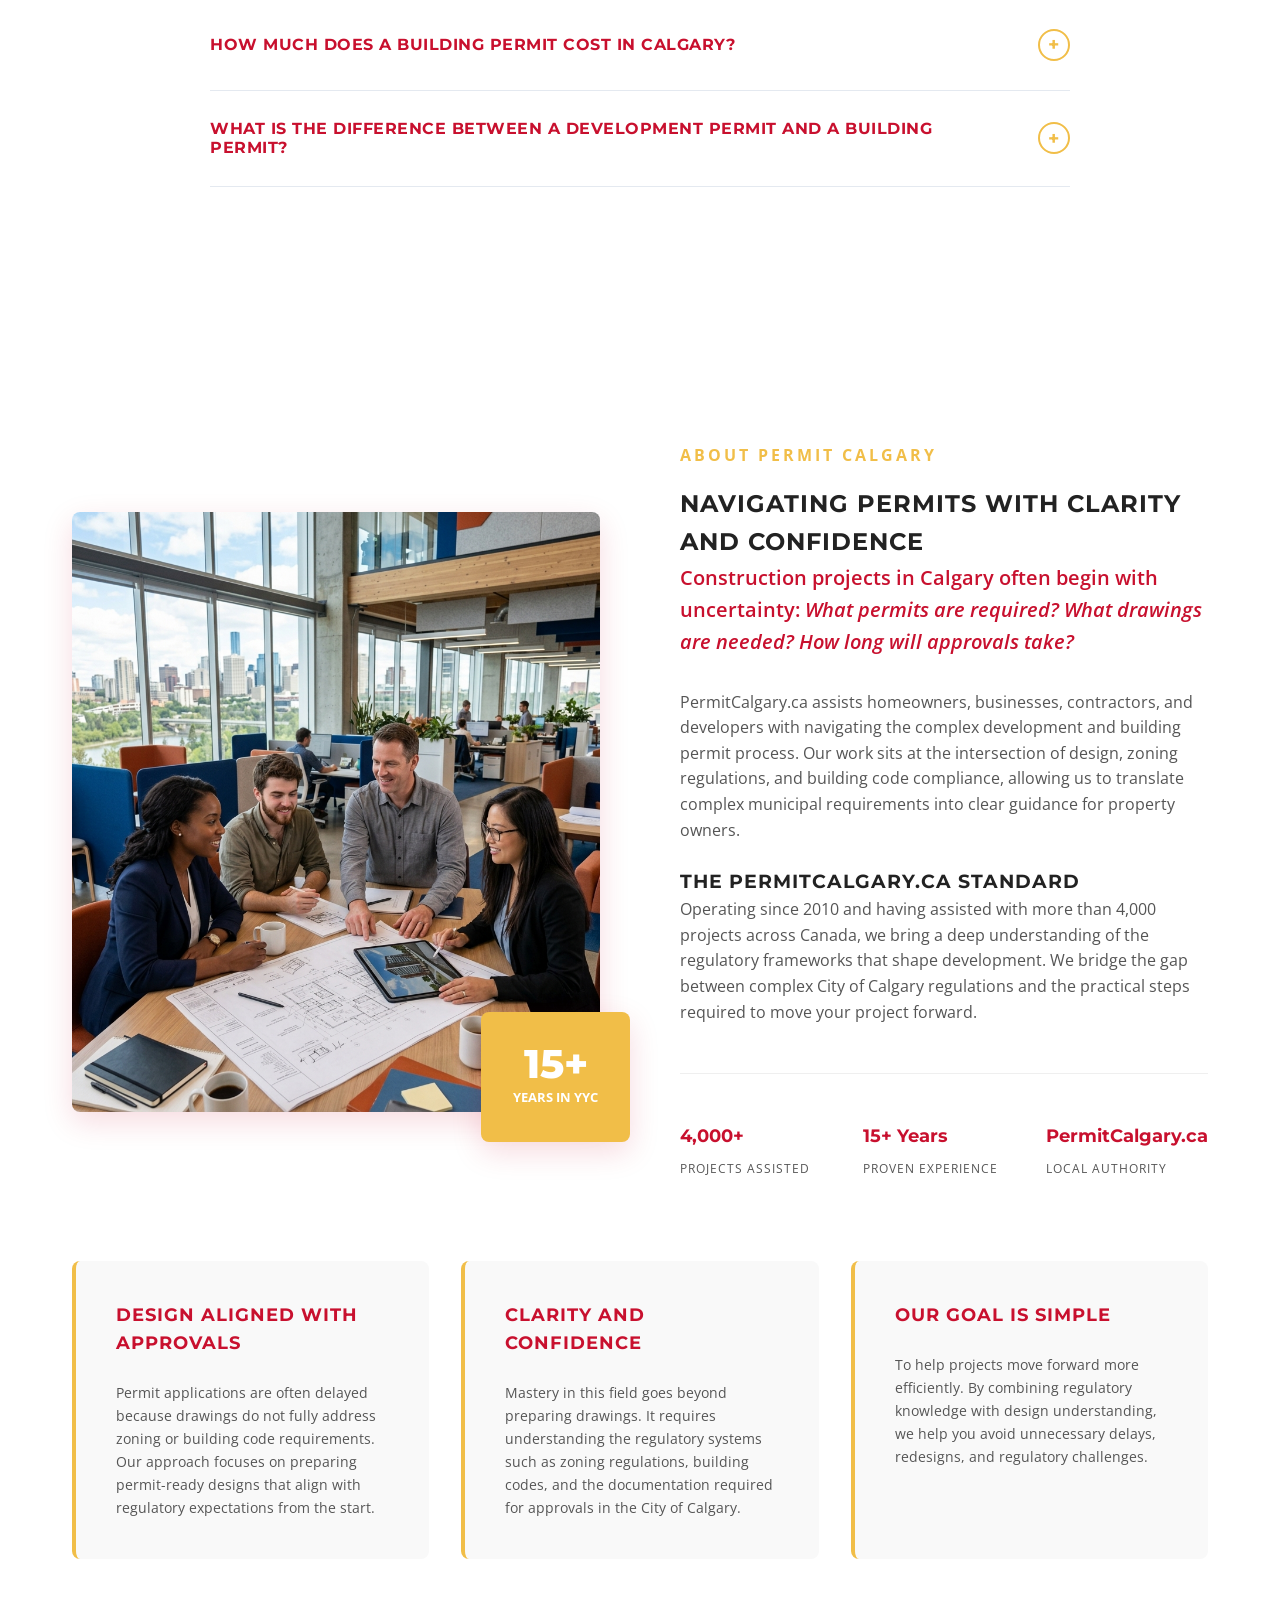
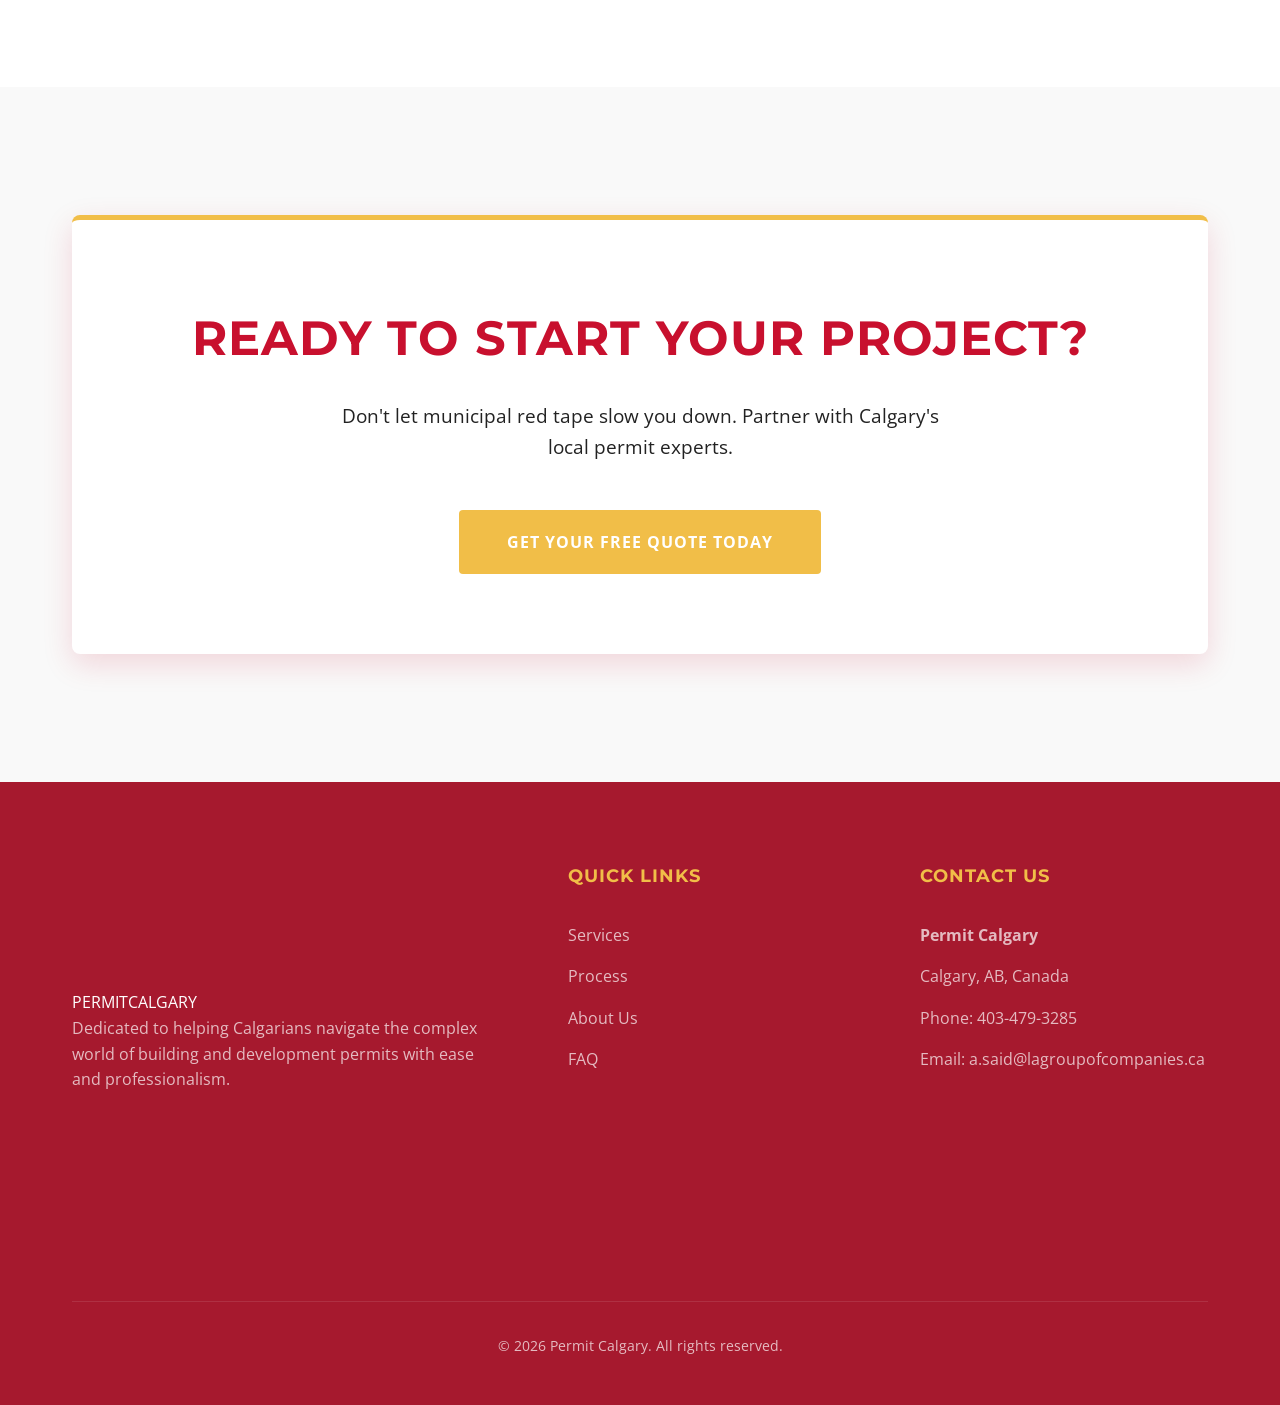
==== commit 706049c2: "Add Calgary Permit Red Tape blog post and SEO optimizations" ====
--- a/index.html
+++ b/index.html
@@ -150,12 +150,12 @@
                     <h1>Calgary <span class="accent-line">Permit Services</span> — Done Right</h1>
                     <p>Building in YYC? We handle City of Calgary permit applications, zoning compliance, and permit-ready drawings — so you stay focused on the project. From basement suites in Beltline to new retail in East Village.</p>
                     <div class="hero-actions">
-                        <a href="#contact" class="btn btn-gold">Get Started Today</a>
+                        <a href="#hero-form" class="btn btn-gold">Get Started Today</a>
                         <a href="#services" class="btn btn-white-outline">Our Services</a>
                     </div>
                 </div>
                 <div class="hero-form-container">
-                    <div class="form-card">
+                    <div class="form-card" id="hero-form">
                         <h3>Quick Consultation</h3>
                         <p>Tell us about your Calgary project</p>
                         <form
@@ -299,12 +299,12 @@
                 <div class="insights-grid">
                     <!-- Blog 1 -->
                     <article class="blog-card">
-                        <div class="blog-image" id="blog-img-zoning"></div>
+                        <div class="blog-image" id="blog-img-red-tape"></div>
                         <div class="blog-content">
-                            <span class="blog-date">March 2026 • Land Use</span>
-                            <h3>Understanding Calgary's Land Use Bylaw 1P2007</h3>
-                            <p>As Calgary grows, understanding the Land Use Bylaw is key for "missing middle" housing. Learn how these rules impact your next infill project.</p>
-                            <a href="https://www.calgary.ca/planning/land-use-bylaw.html" target="_blank" class="blog-link">Official City Guidelines &rarr;</a>
+                            <span class="blog-date">April 2026 • Permit Expert</span>
+                            <h3>Navigating Calgary's Building Permit "Red Tape"</h3>
+                            <p>Tired of City delays? We break down the Land Use Bylaw 1P2007 and Safety Code hurdles that stall projects in YYC.</p>
+                            <a href="blog-red-tape.html" class="blog-link">Read Full Guide &rarr;</a>
                         </div>
                     </article>
                     <!-- Blog 2 -->
--- a/style.css
+++ b/style.css
@@ -509,6 +509,7 @@
     background-position: center;
 }
 
+#blog-img-red-tape { background-image: url('blog-zoning.png'); } /* Reusing zoning image as placeholder */
 #blog-img-zoning { background-image: url('blog-zoning.png'); }
 #blog-img-housing { background-image: url('blog-housing.png'); }
 #blog-img-commercial { background-image: url('blog-commercial.png'); }
@@ -818,13 +819,14 @@
     .hero-content {
         grid-template-columns: 1fr;
         text-align: center;
-        padding-top: 8rem; /* Increased from 5rem to avoid header overlap */
+        padding-top: 16rem; /* Shifted down even more as requested */
     }
     .hero h1 { font-size: 3rem; }
     .hero-text p { margin: 0 auto 2rem; }
     .hero-actions { justify-content: center; }
     .trust-bar .container { flex-direction: column; gap: 2rem; }
     .footer-grid { grid-template-columns: 1fr; text-align: center; }
+    .section-header h2 { font-size: 2rem; }
 }
 
 @media (max-width: 768px) {
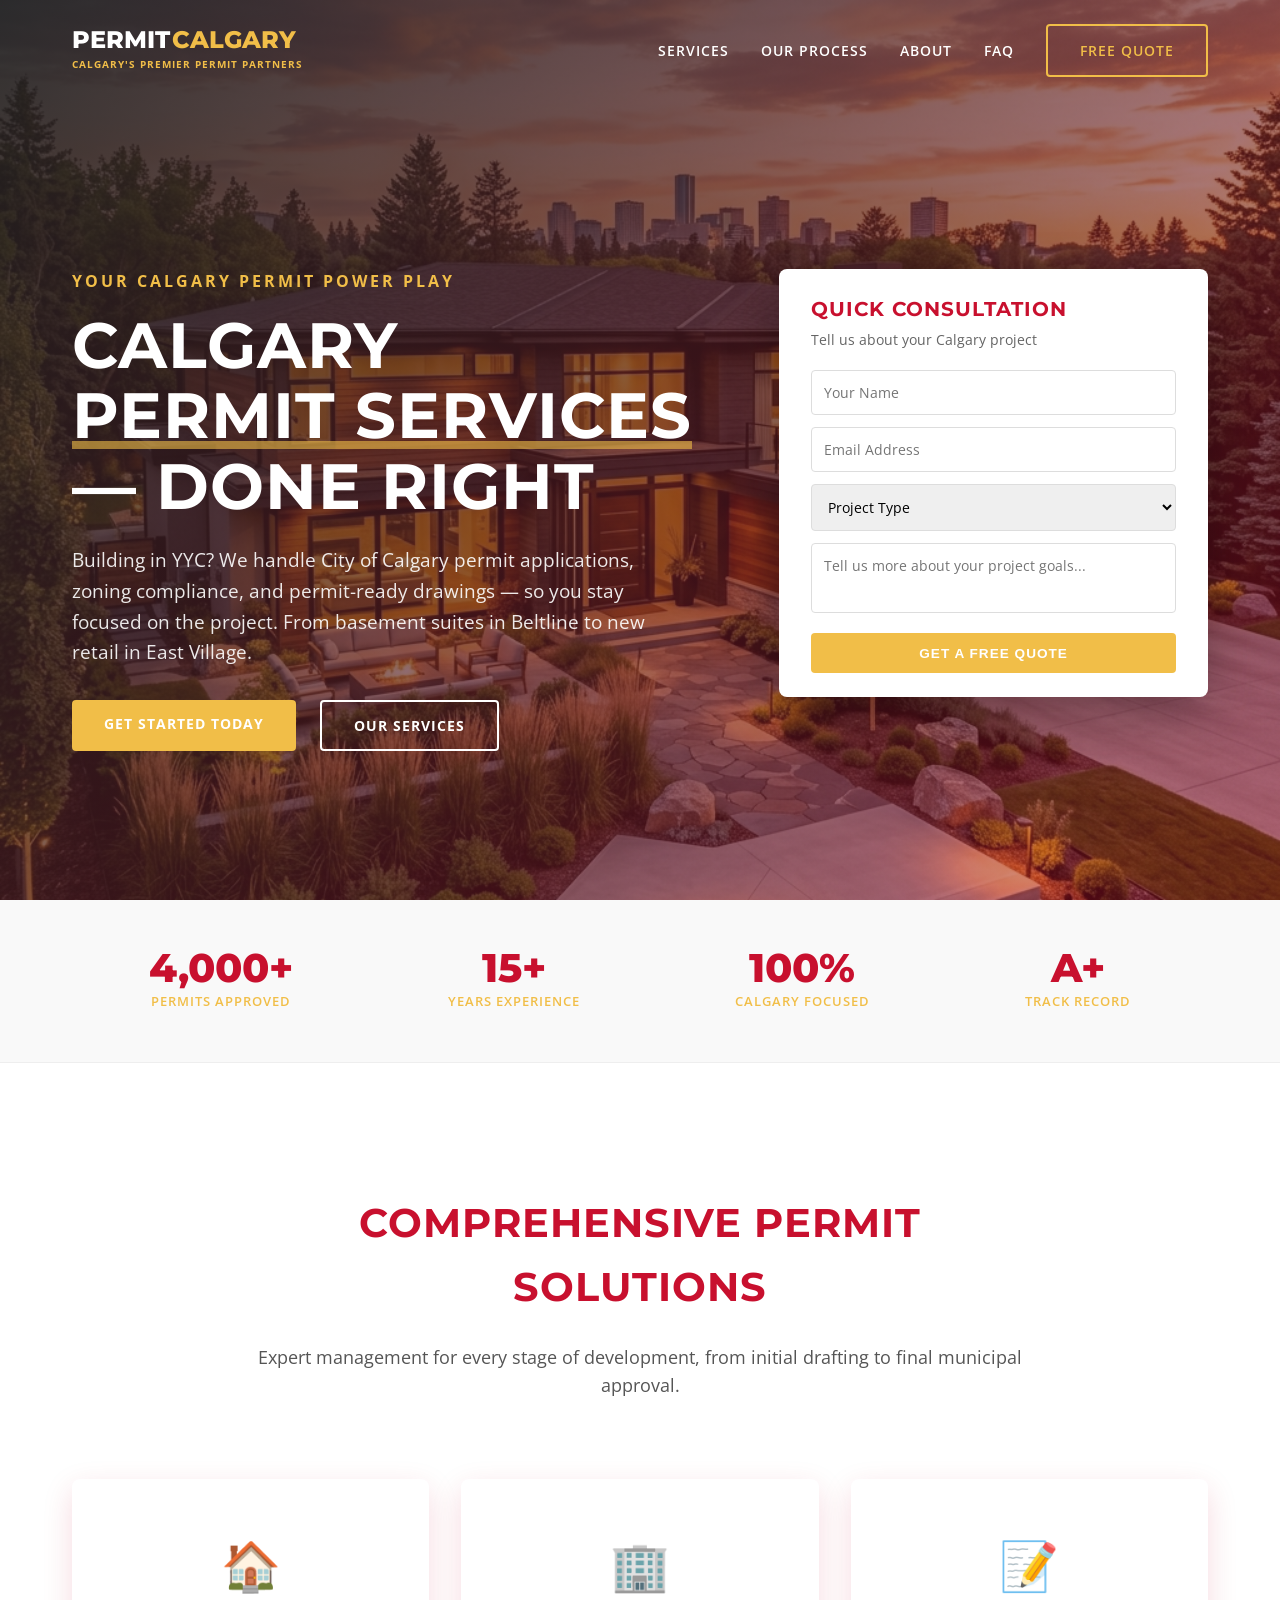
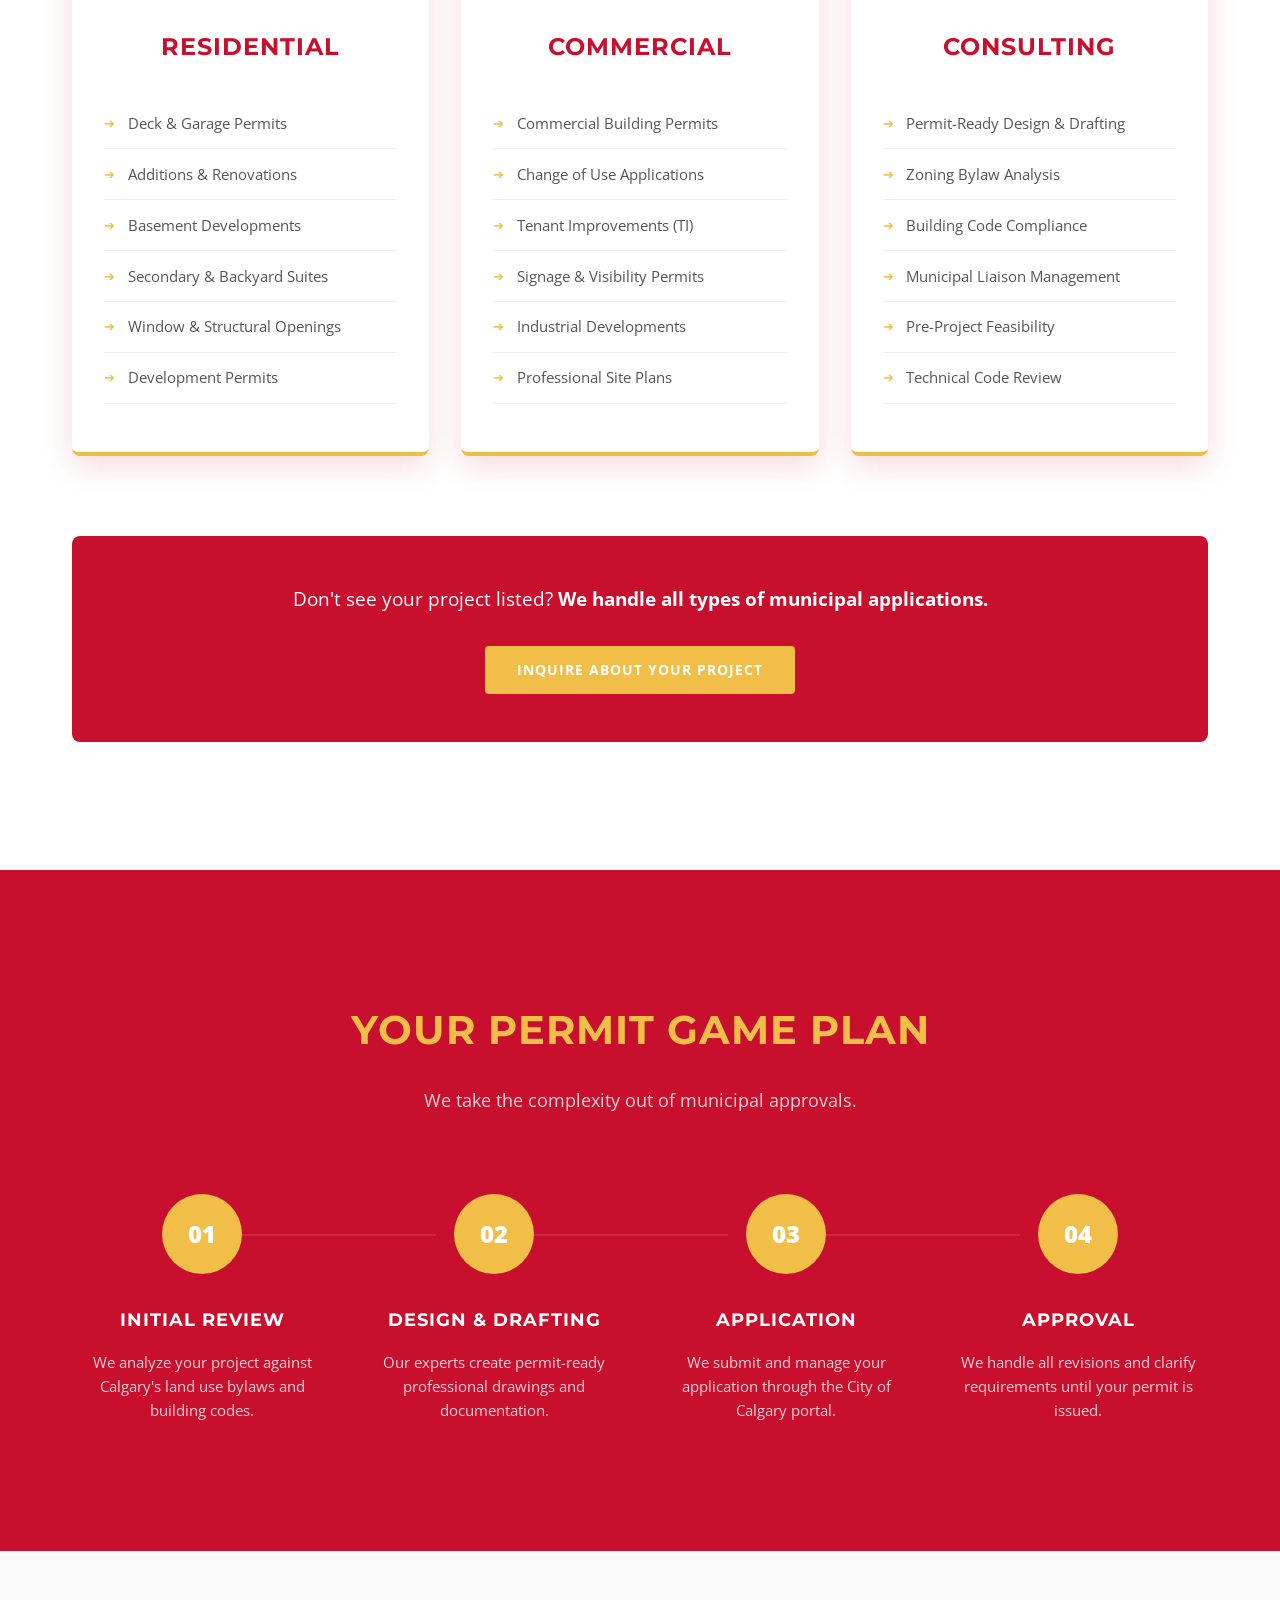
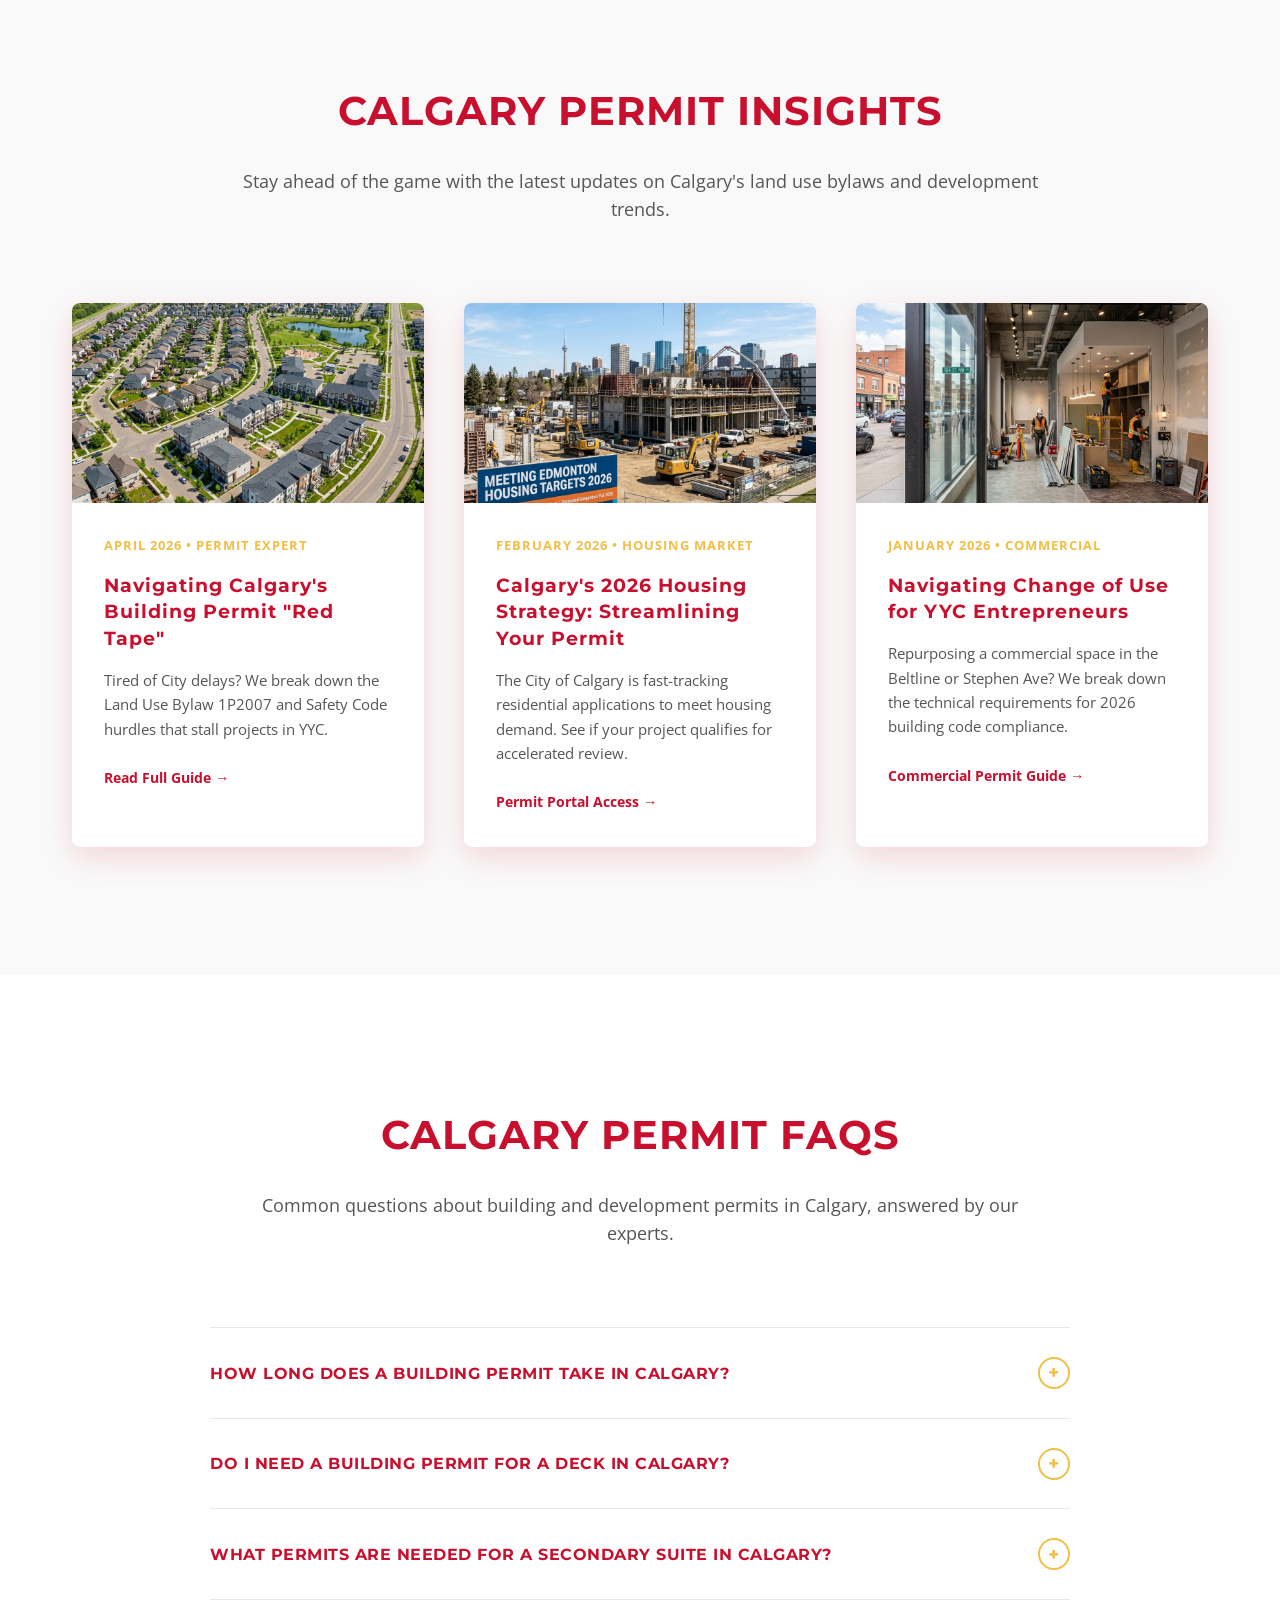
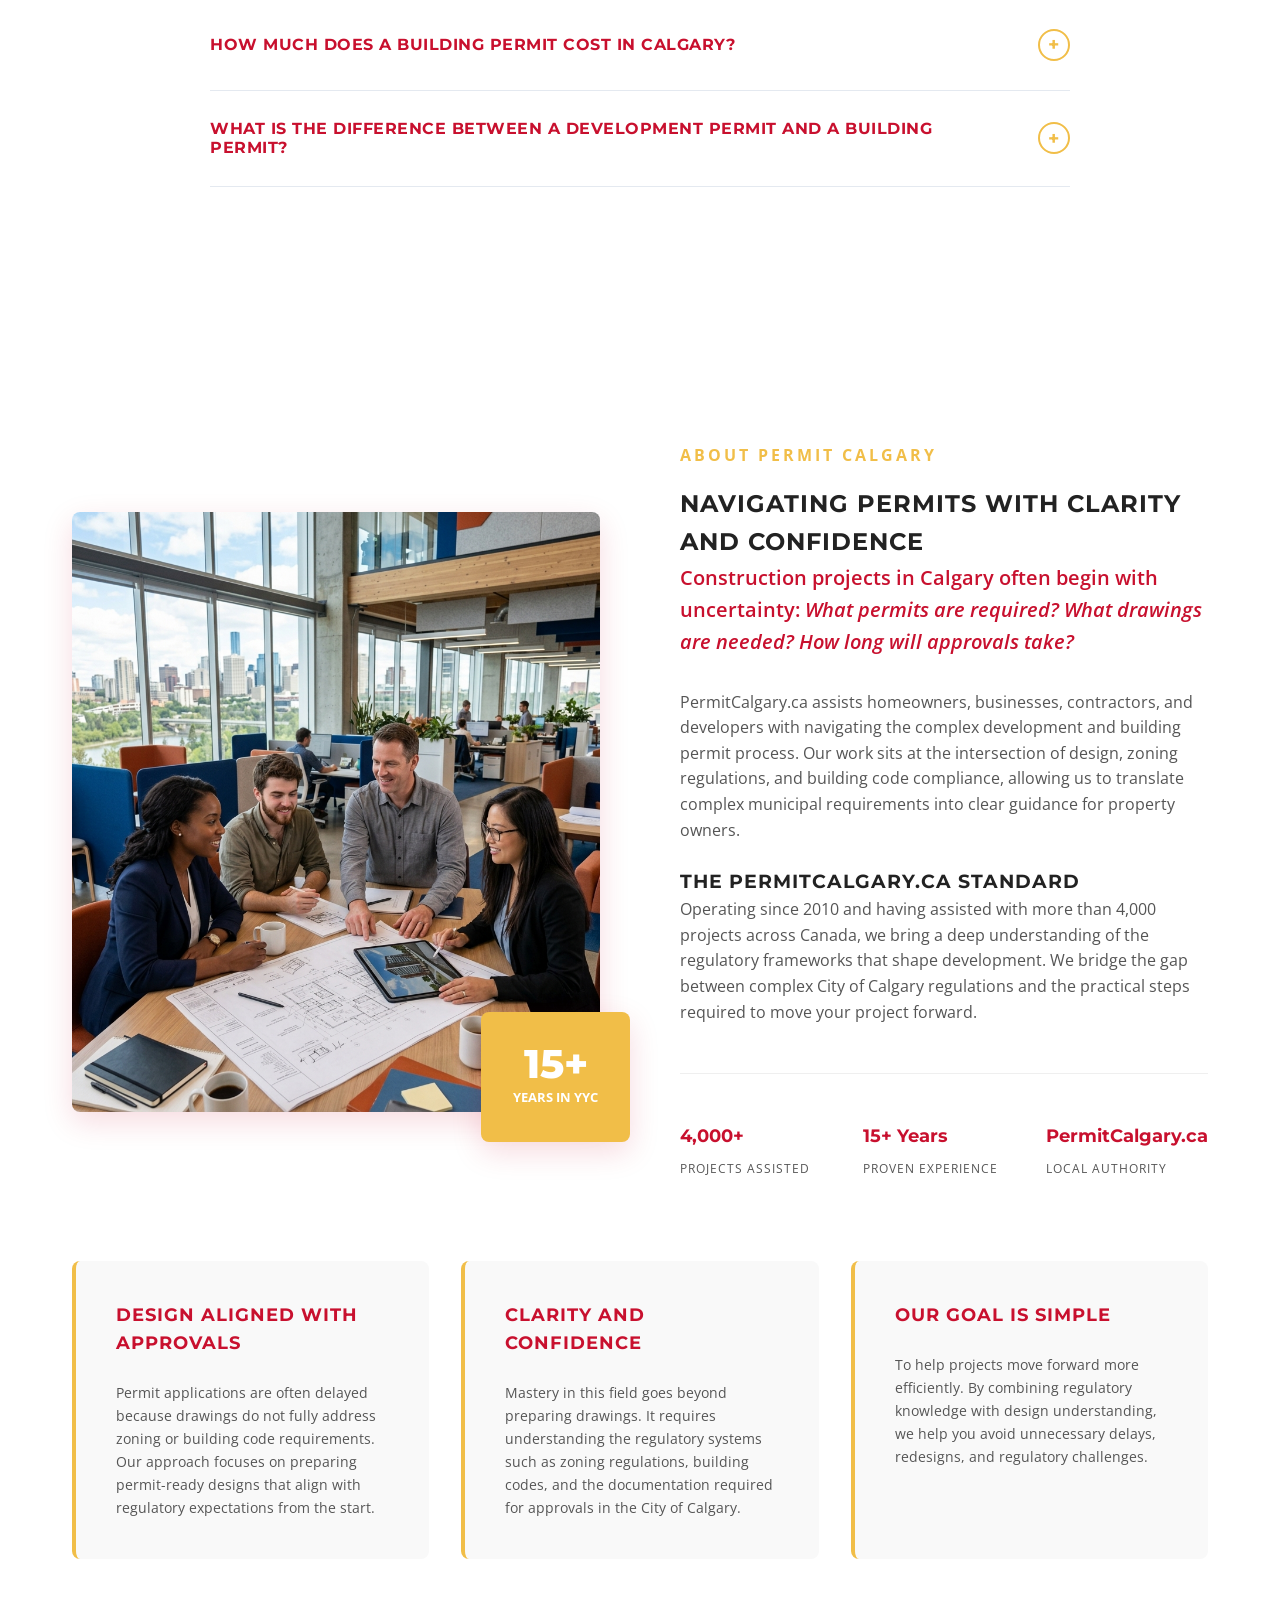
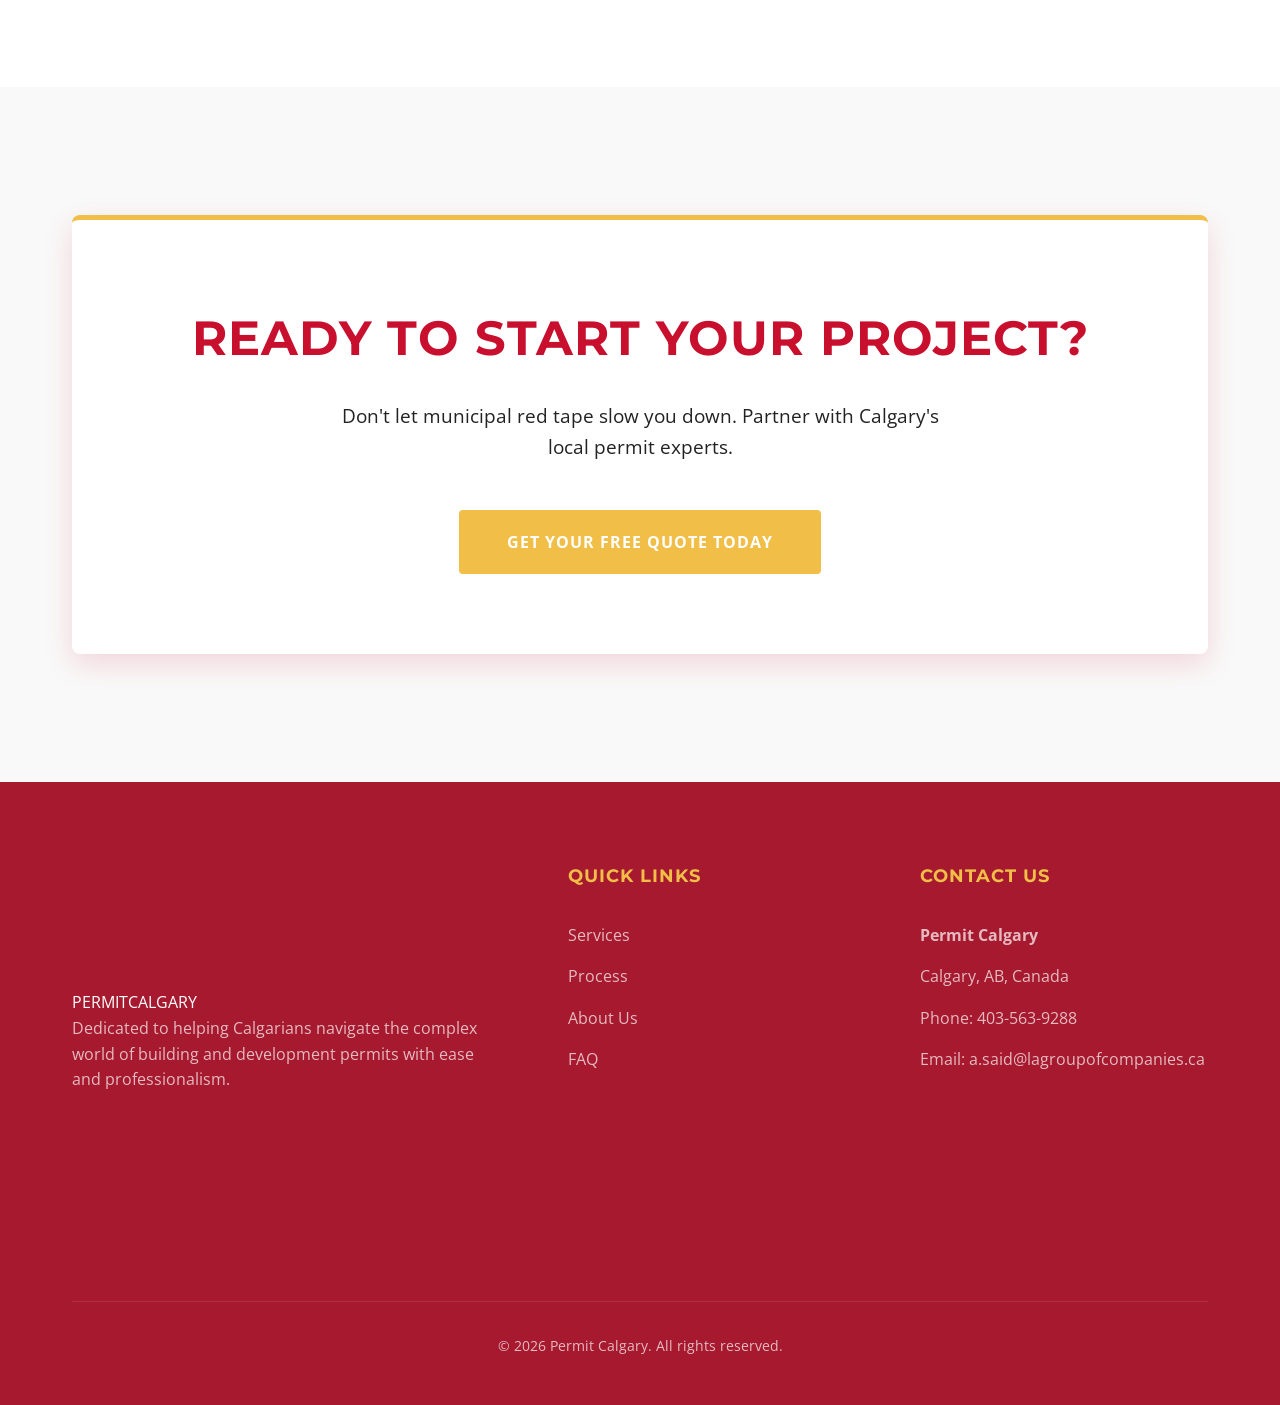
==== commit b3287e8a: "Update phone number to 403-563-9288" ====
--- a/index.html
+++ b/index.html
@@ -34,7 +34,7 @@
           "name": "Permit Calgary",
           "url": "https://permitcalgary.ca",
           "description": "Professional building and development permit services in Calgary, AB. Residential decks, secondary suites, commercial tenant improvements, and zoning consulting.",
-          "telephone": "+14034793285",
+          "telephone": "+14035639288",
           "email": "a.said@lagroupofcompanies.ca",
           "address": {
             "@type": "PostalAddress",
@@ -475,7 +475,7 @@
                     <address>
                         <p><strong>Permit Calgary</strong></p>
                         <p>Calgary, AB, Canada</p>
-                        <p>Phone: <a href="tel:+14034793285">403-479-3285</a></p>
+                        <p>Phone: <a href="tel:+14035639288">403-563-9288</a></p>
                         <p>Email: <a href="mailto:a.said@lagroupofcompanies.ca">a.said@lagroupofcompanies.ca</a></p>
                     </address>
                 </div>
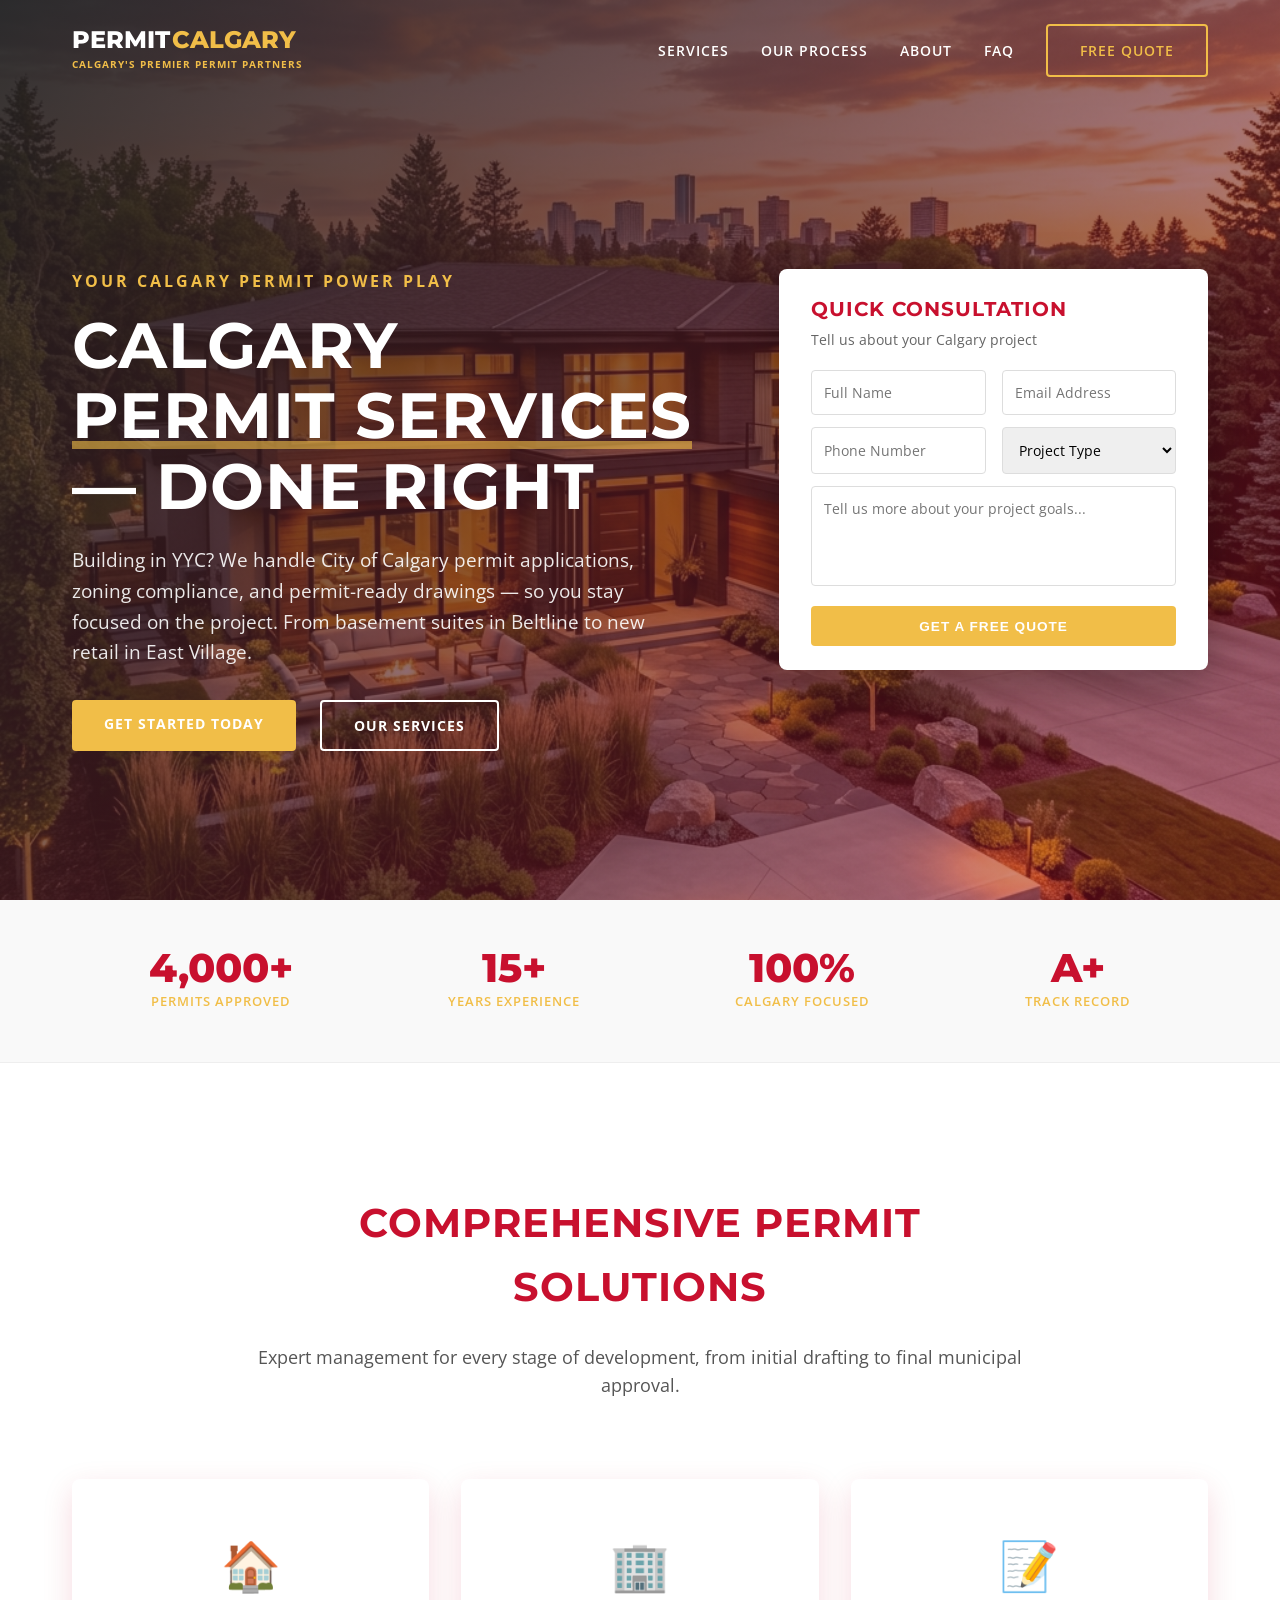
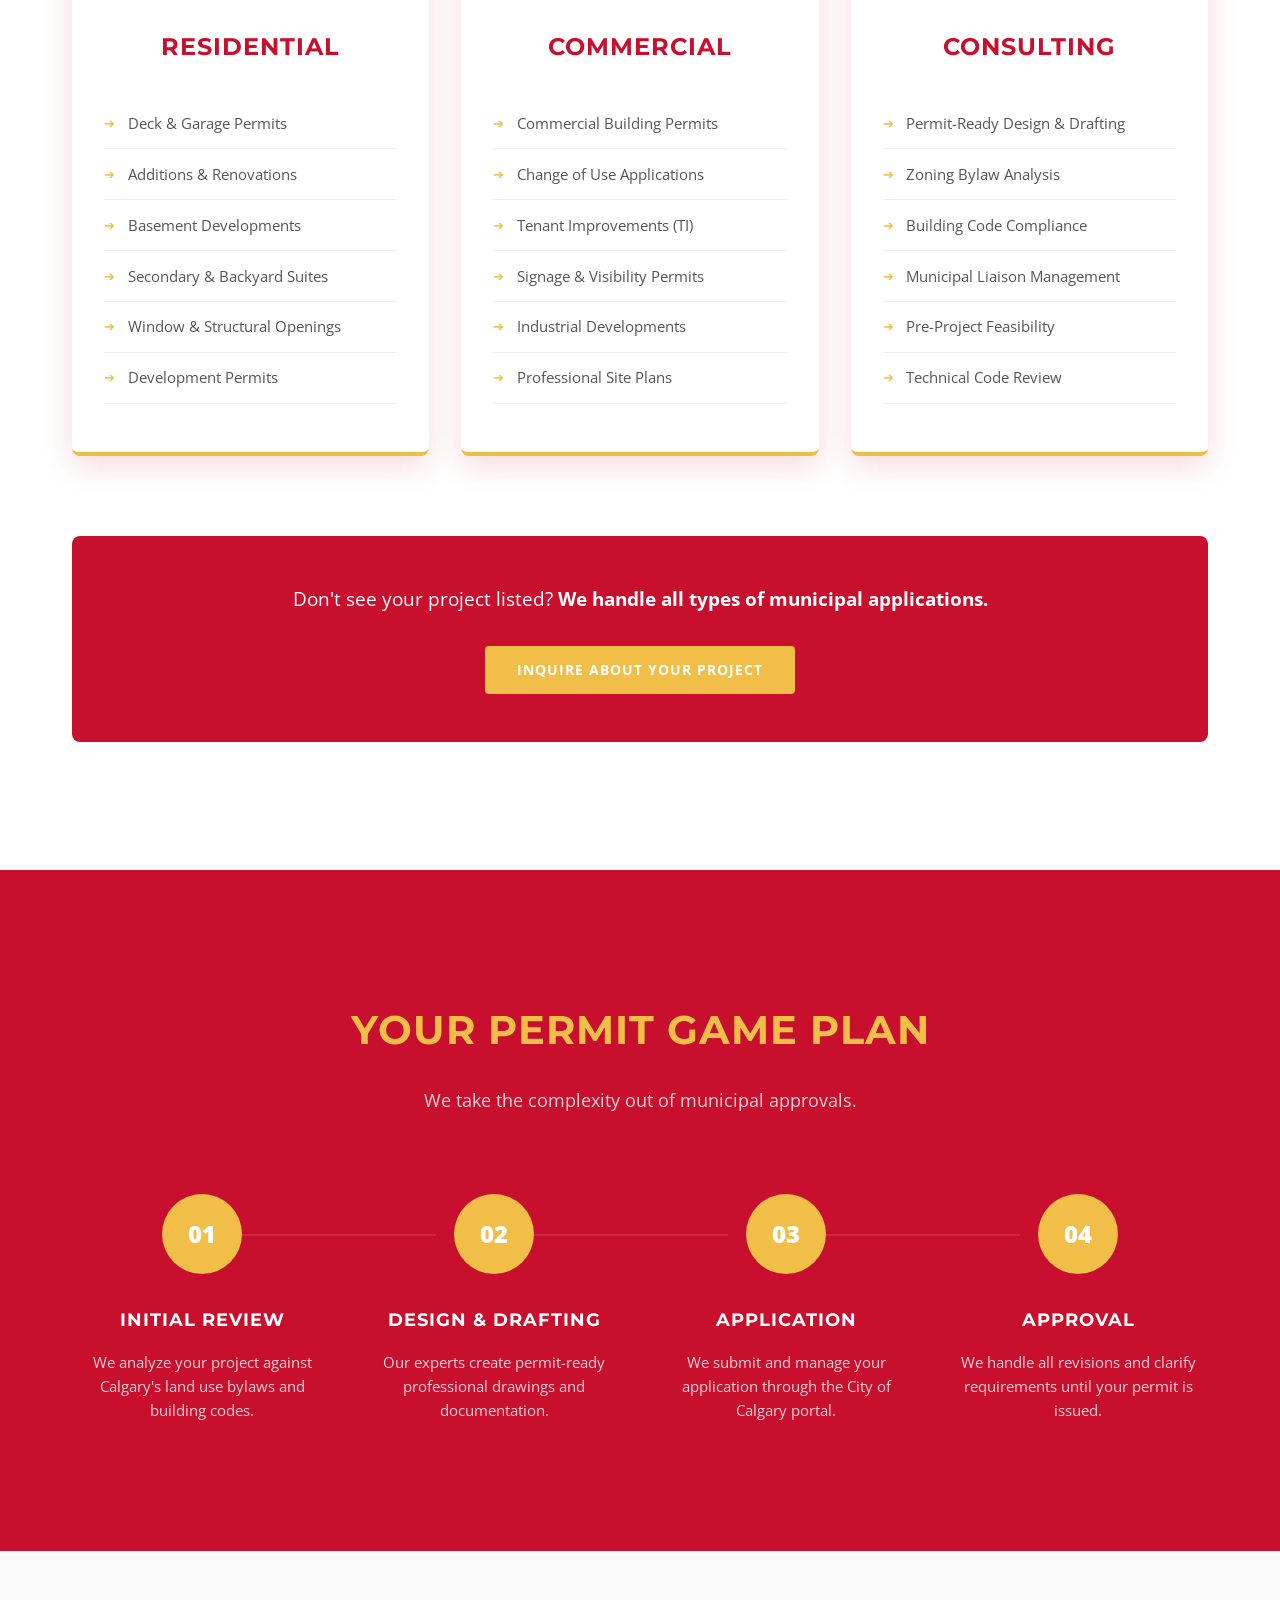
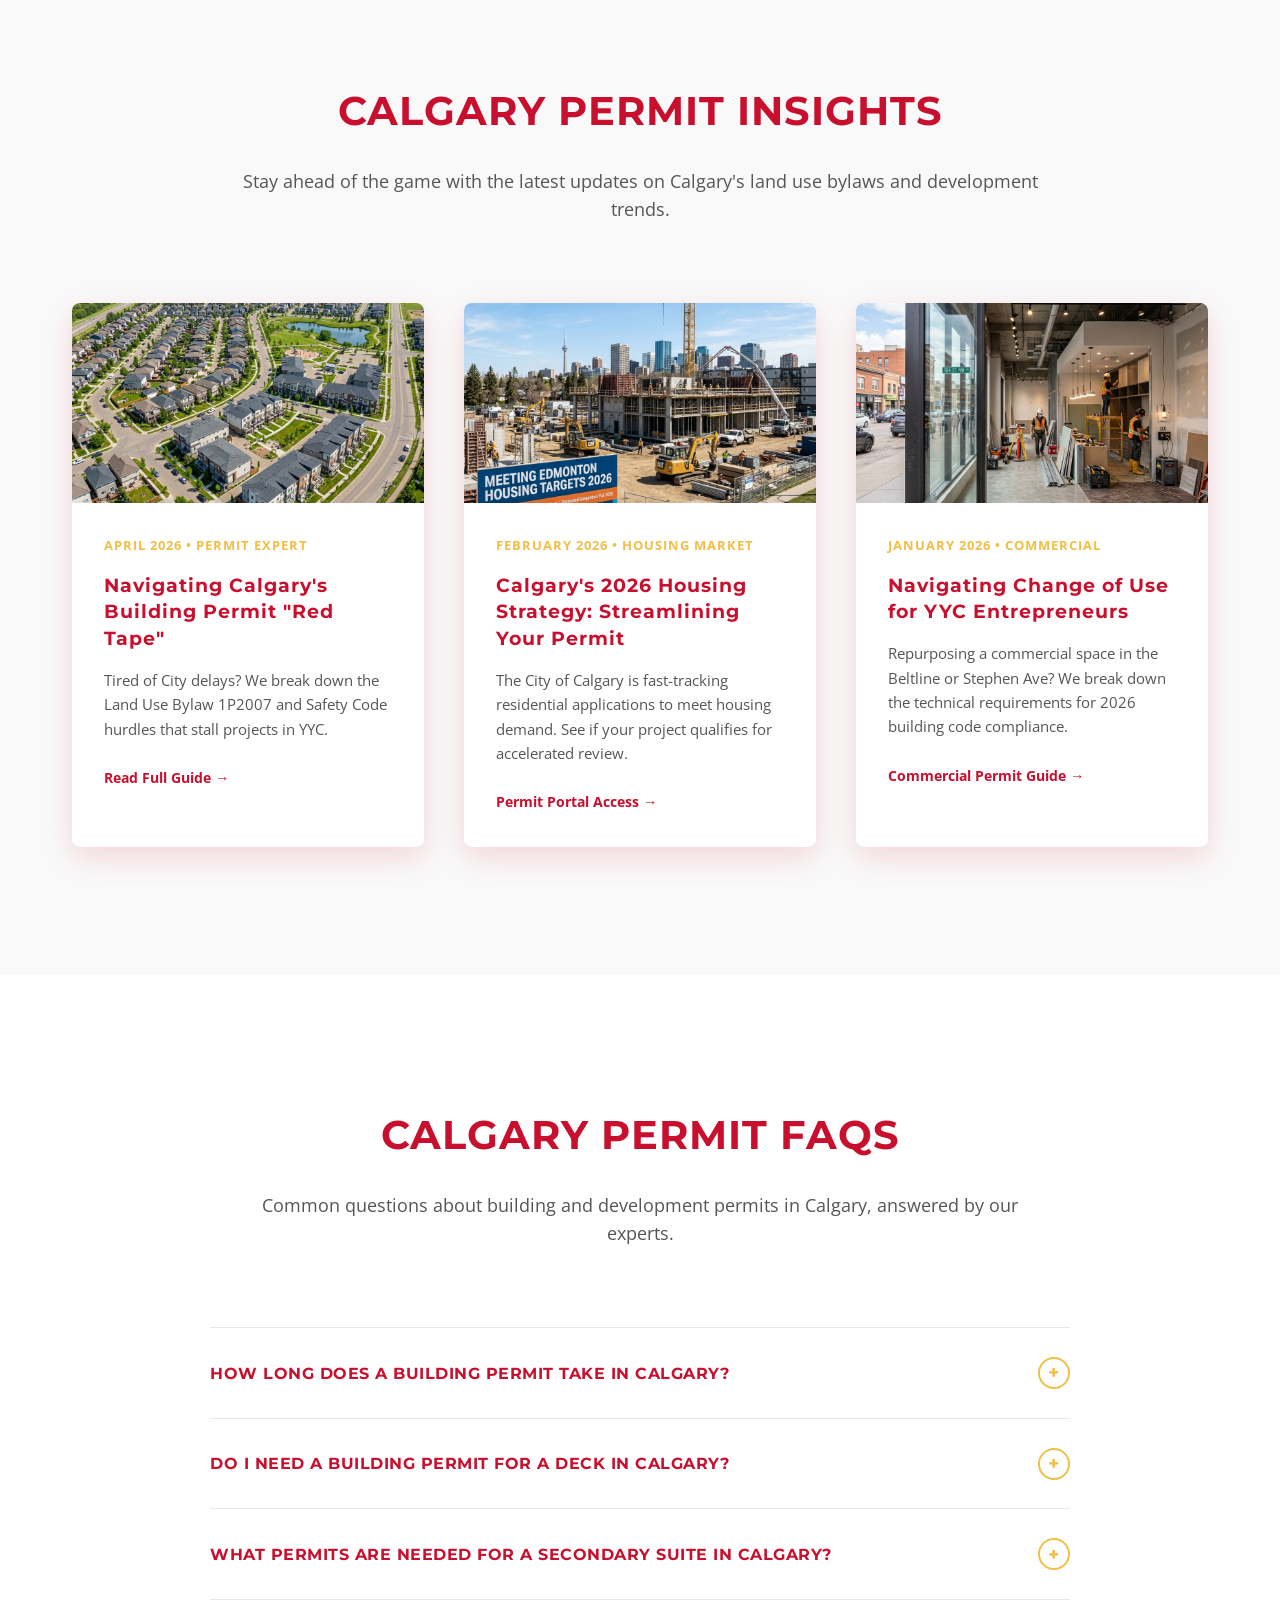
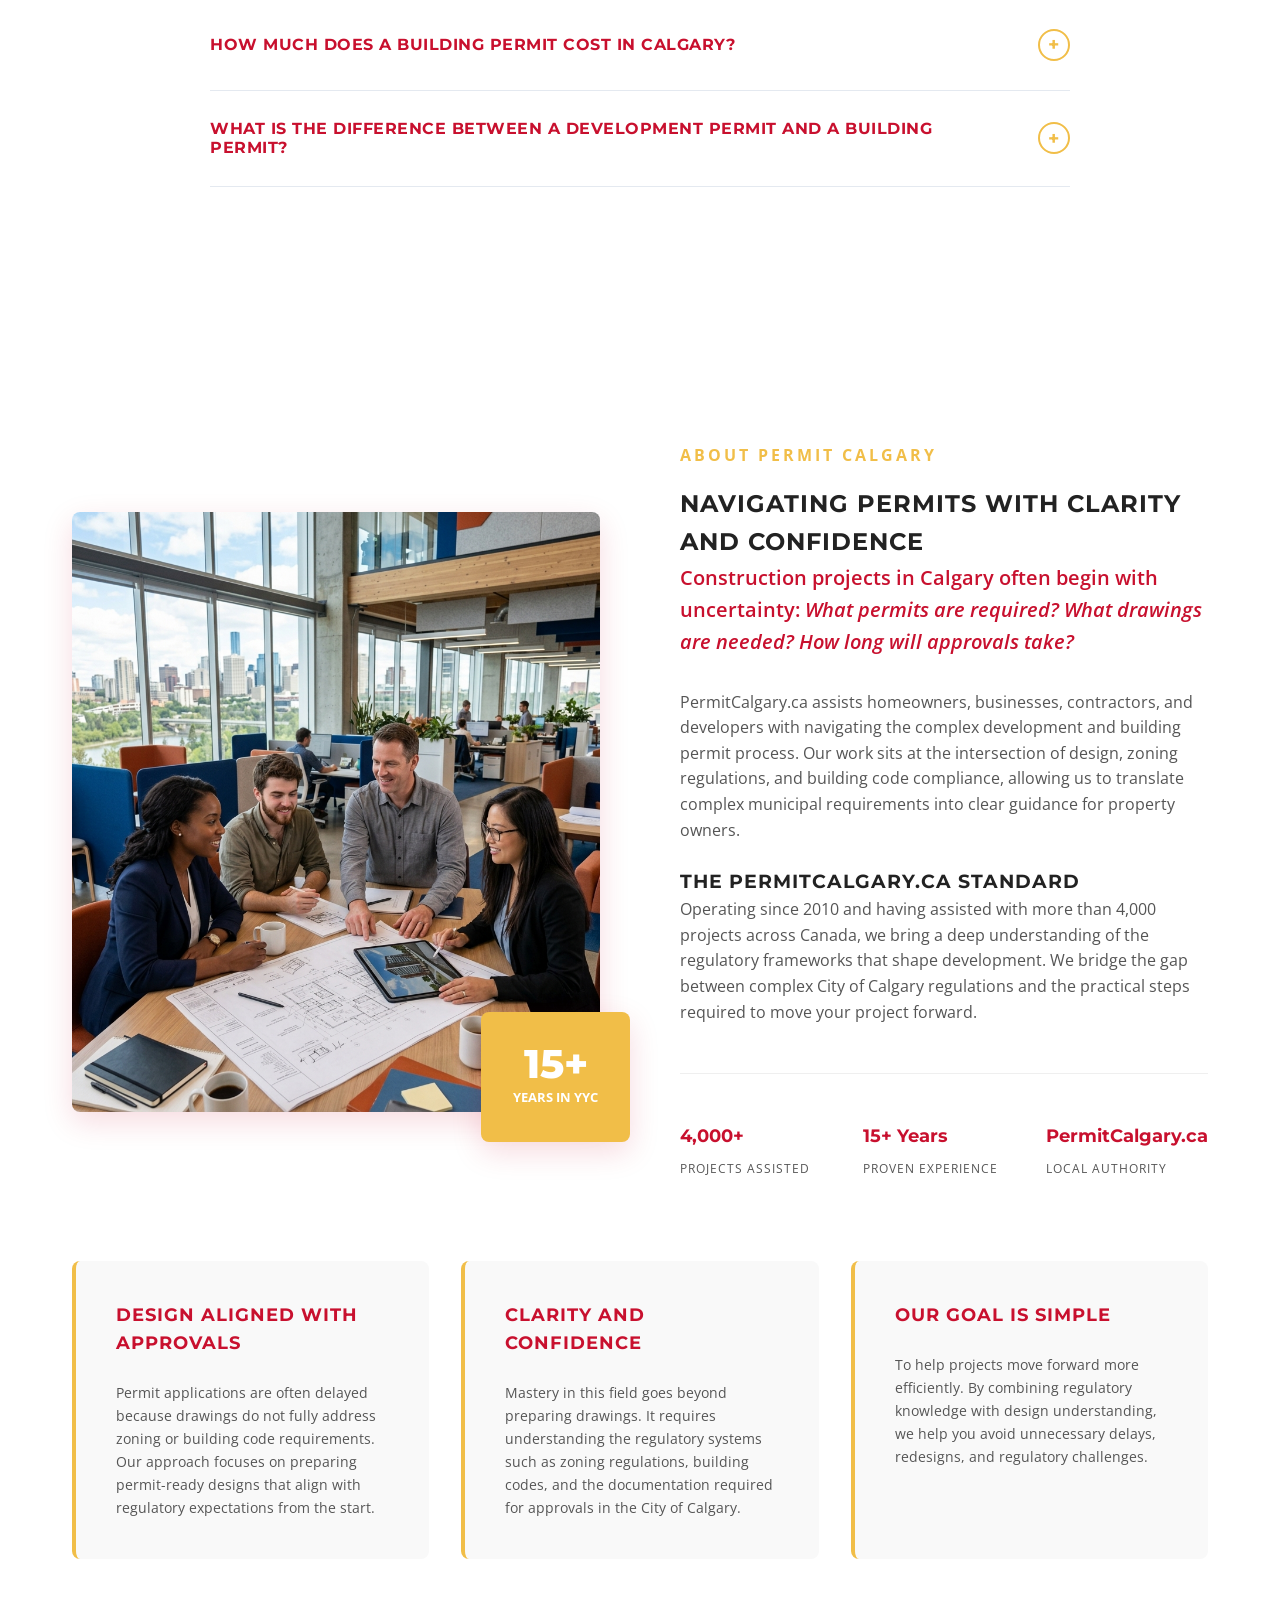
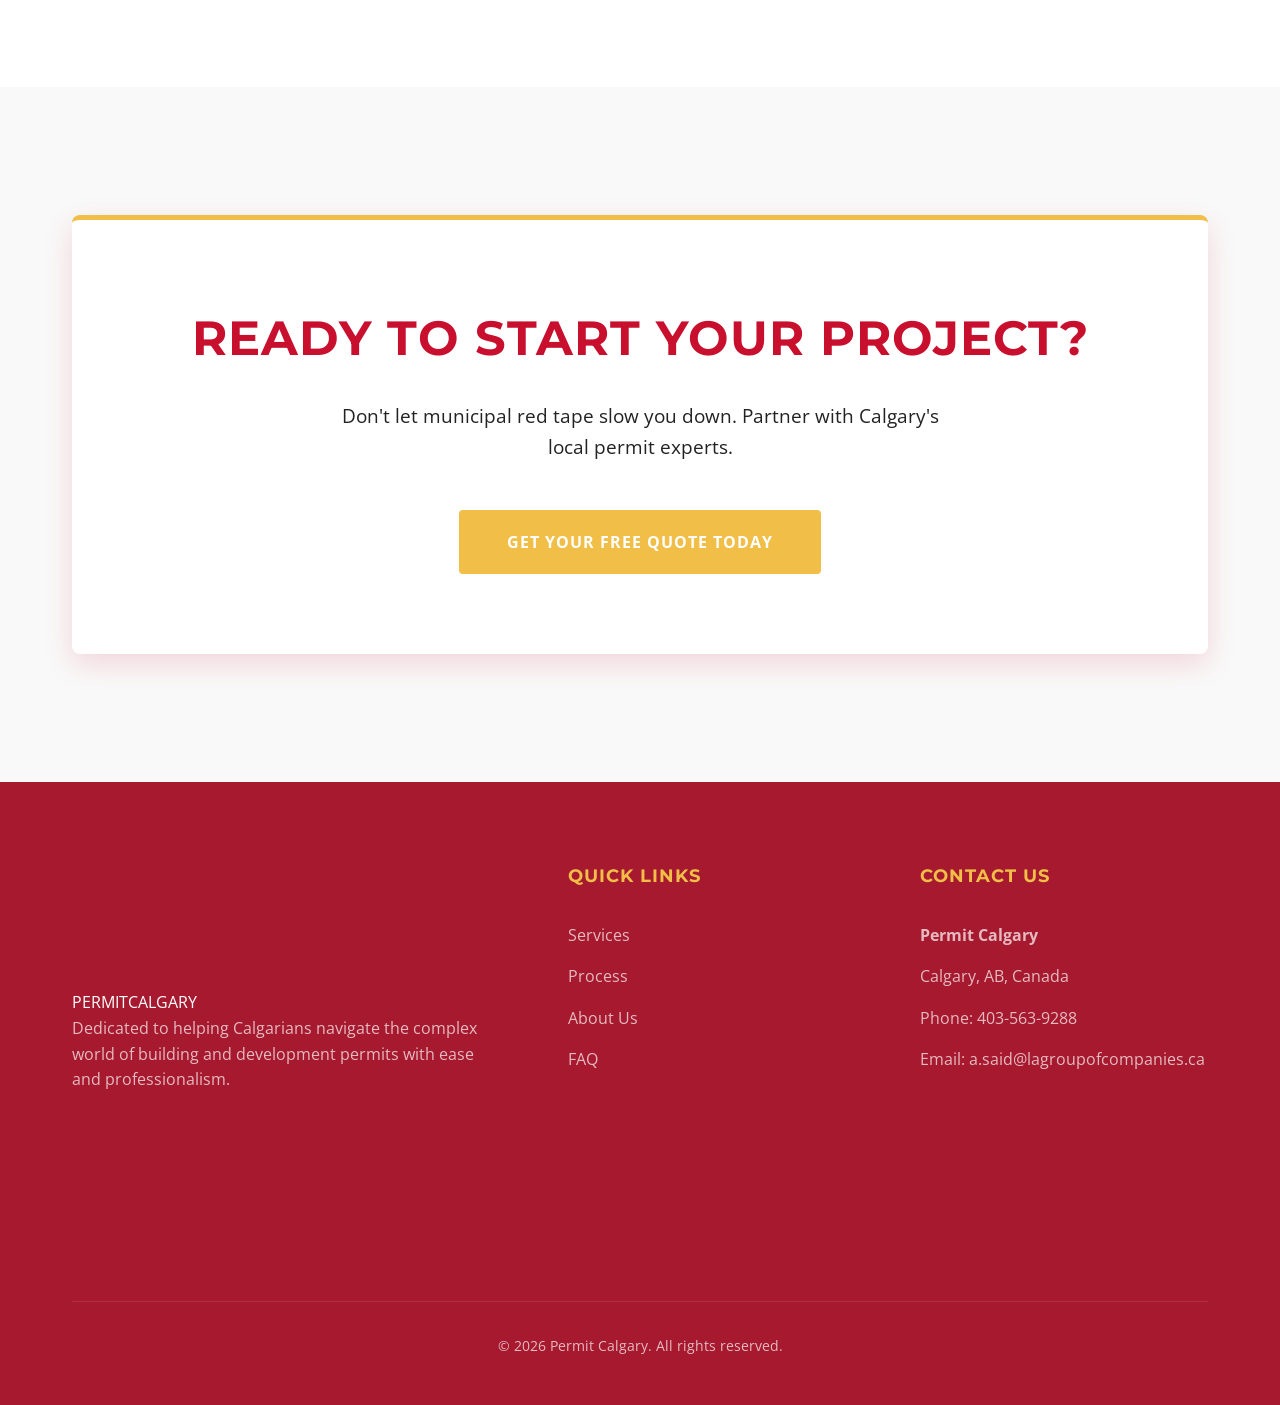
==== commit cd7d531a: "Update home page quick form: add required phone field and style with responsive grid" ====
--- a/index.html
+++ b/index.html
@@ -165,17 +165,22 @@
                         >
                             <input type="hidden" name="access_key" value="ade3380d-0caf-4141-bace-a22c62123580">
                             <input type="hidden" name="subject"    value="New Inquiry — PermitCalgary.ca">
-                            <input type="text"  name="name"  placeholder="Your Name"     required>
-                            <input type="email" name="email" placeholder="Email Address" required>
-                            <select name="project_type" required>
-                                <option value="" disabled selected>Project Type</option>
-                                <option value="deck">Deck / Garage / Backyard Suite</option>
-                                <option value="addition">Addition / Major Renovation</option>
-                                <option value="basement">Basement / Secondary Suite</option>
-                                <option value="commercial">Commercial / Change of Use</option>
-                                <option value="consulting">Zoning &amp; Code Consulting</option>
-                                <option value="other">Other</option>
-                            </select>
+                            <div class="form-row">
+                                <input type="text"  name="name"  placeholder="Full Name"     required>
+                                <input type="email" name="email" placeholder="Email Address" required>
+                            </div>
+                            <div class="form-row">
+                                <input type="tel"   name="phone" placeholder="Phone Number" required>
+                                <select name="project_type" required>
+                                    <option value="" disabled selected>Project Type</option>
+                                    <option value="deck">Deck / Garage / Backyard Suite</option>
+                                    <option value="addition">Addition / Major Renovation</option>
+                                    <option value="basement">Basement / Secondary Suite</option>
+                                    <option value="commercial">Commercial / Change of Use</option>
+                                    <option value="consulting">Zoning &amp; Code Consulting</option>
+                                    <option value="other">Other</option>
+                                </select>
+                            </div>
                             <textarea name="message" placeholder="Tell us more about your project goals..."></textarea>
                             <button type="submit" class="btn btn-gold full-width">Get a Free Quote</button>
                         </form>
--- a/style.css
+++ b/style.css
@@ -288,8 +288,32 @@
 }
 
 .form-card textarea {
-    height: 70px; /* Reduced height */
+    height: 100px; /* Increased from 70px for better user experience */
     resize: none;
+}
+
+.form-row {
+    display: grid;
+    grid-template-columns: 1fr 1fr;
+    gap: 1rem;
+    margin-bottom: 0.75rem;
+}
+
+.form-row input,
+.form-row select {
+    margin-bottom: 0;
+}
+
+@media (max-width: 576px) {
+    .form-row {
+        grid-template-columns: 1fr;
+        gap: 0.75rem;
+    }
+    
+    .form-row input,
+    .form-row select {
+        margin-bottom: 0;
+    }
 }
 
 .full-width {
